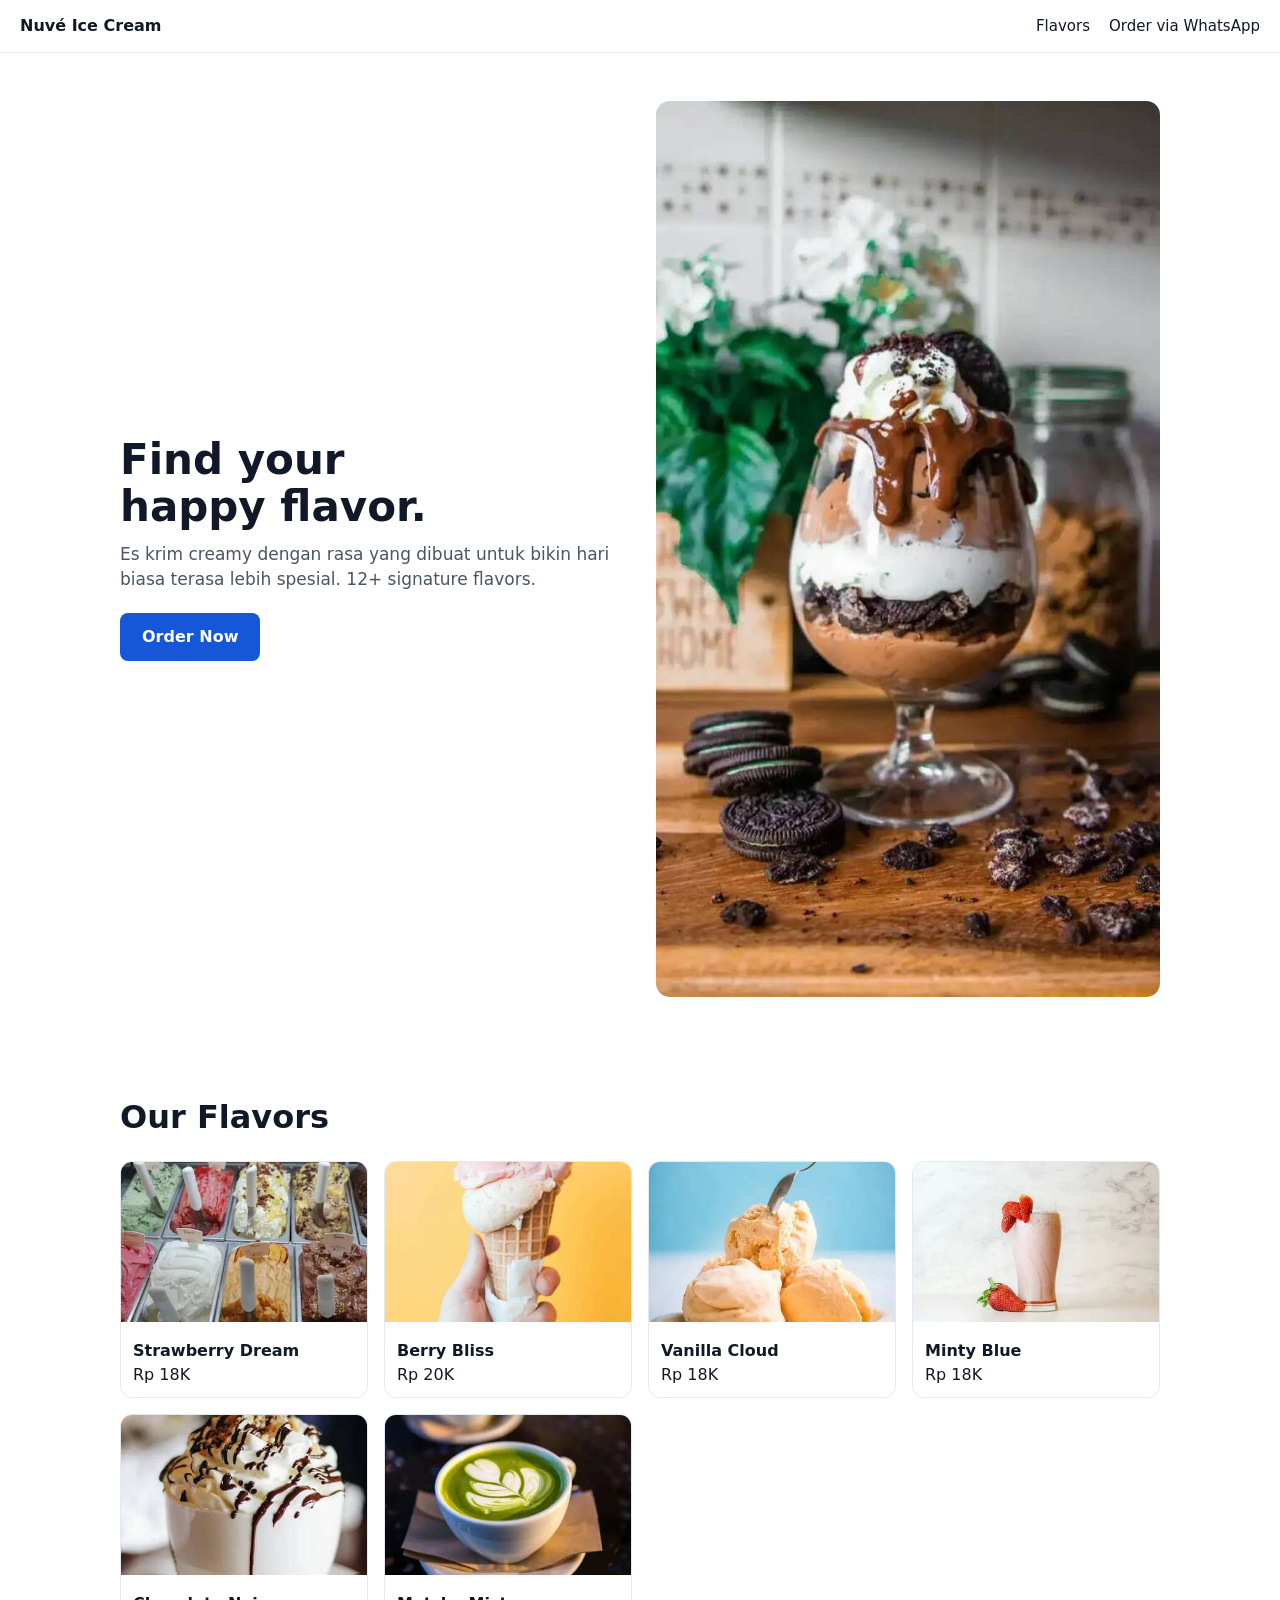
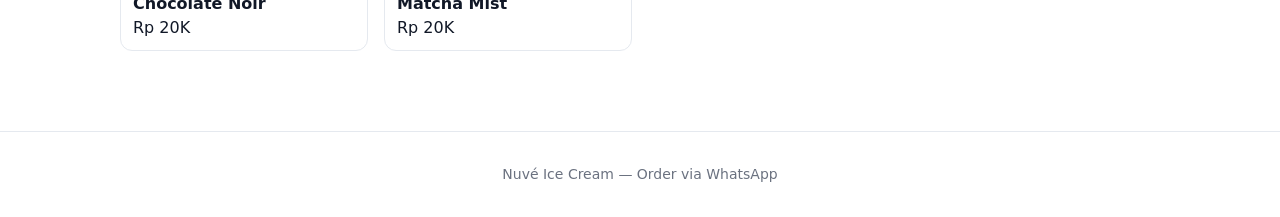
==== index.html @ fbc1fc48 "Add files via upload" ====
<!DOCTYPE html>
<html lang="id">
<head>
  <meta charset="UTF-8">
  <meta name="viewport" content="width=device-width, initial-scale=1.0">
  <title>Nuvé Ice Cream — Es Krim Creamy Segar | Order via WhatsApp</title>
  <meta name="description" content="Nuvé Ice Cream — es krim creamy segar dengan 12+ rasa favorit. Order mudah via WhatsApp. Berry Bliss, Matcha Mist & lainnya.">
  <meta name="google-site-verification" content="kQtLYntbi9b5xg6tQoUX534G31EocvKJ2fSrcaqmLH4" />
  <meta name="msvalidate.01" content="A0274D92A002ECB6A89487C2C5C74A9D" />
  <link rel="canonical" href="https://rnduu.my.id/">
  <link rel="icon" href="/favicon.ico">
  <style>
    *{box-sizing:border-box;margin:0;padding:0}
    body{font-family:system-ui,-apple-system,BlinkMacSystemFont,"Segoe UI",Roboto,sans-serif;color:#111827;background:#fff;line-height:1.5}
    header{padding:14px 20px;display:flex;justify-content:space-between;align-items:center;border-bottom:1px solid #e5e9ef;position:sticky;top:0;background:#fff;z-index:20}
    nav a{margin-left:14px;text-decoration:none;color:#111827;font-weight:500;font-size:15px}
    .hero{display:grid;grid-template-columns:1fr 1fr;gap:32px;padding:48px 20px;max-width:1080px;margin:0 auto;align-items:center}
    .hero h1{font-size:42px;line-height:1.1;margin-bottom:12px}
    .hero p{font-size:17px;color:#4b5563;margin-bottom:20px}
    .btn{display:inline-block;background:#1557d6;color:#fff;padding:12px 22px;border-radius:8px;text-decoration:none;font-weight:600}
    .hero img{width:100%;height:auto;border-radius:14px}
    .flavors{padding:48px 20px;max-width:1080px;margin:0 auto}
    .flavors h2{font-size:32px;margin-bottom:20px}
    .grid{display:grid;grid-template-columns:repeat(auto-fit,minmax(200px,1fr));gap:16px}
    .card{border:1px solid #e5e9ef;border-radius:12px;overflow:hidden;background:#fff}
    .card img{width:100%;height:160px;object-fit:cover}
    .card div{padding:10px 12px}
    footer{text-align:center;padding:32px 16px;color:#6b7280;border-top:1px solid #e5e9ef;margin-top:32px;font-size:14px}
    @media(max-width:680px){.hero{grid-template-columns:1fr;padding:32px 16px}.hero h1{font-size:32px}}
  </style>
</head>
<body>
  <header>
    <strong>Nuvé Ice Cream</strong>
    <nav>
      <a href="#flavors">Flavors</a>
      <a href="https://wa.me/6281234567890" target="_blank" rel="noopener">Order via WhatsApp</a>
    </nav>
  </header>

  <section class="hero">
    <div>
      <h1>Find your<br>happy flavor.</h1>
      <p>Es krim creamy dengan rasa yang dibuat untuk bikin hari biasa terasa lebih spesial. 12+ signature flavors.</p>
      <a class="btn" href="https://wa.me/6281234567890" target="_blank" rel="noopener">Order Now</a>
    </div>
    <img src="/images/hero.jpg" alt="Nuvé Ice Cream" width="600" height="800" fetchpriority="high">
  </section>

  <section class="flavors" id="flavors">
    <h2>Our Flavors</h2>
    <div class="grid">
      <div class="card"><img src="/images/flavor1.jpg" alt="Strawberry Dream" width="400" height="300" loading="lazy"><div><strong>Strawberry Dream</strong><br>Rp 18K</div></div>
      <div class="card"><img src="/images/flavor2.jpg" alt="Berry Bliss" width="400" height="300" loading="lazy"><div><strong>Berry Bliss</strong><br>Rp 20K</div></div>
      <div class="card"><img src="/images/flavor3.jpg" alt="Vanilla Cloud" width="400" height="300" loading="lazy"><div><strong>Vanilla Cloud</strong><br>Rp 18K</div></div>
      <div class="card"><img src="/images/flavor4.jpg" alt="Minty Blue" width="400" height="300" loading="lazy"><div><strong>Minty Blue</strong><br>Rp 18K</div></div>
      <div class="card"><img src="/images/flavor5.jpg" alt="Chocolate Noir" width="400" height="300" loading="lazy"><div><strong>Chocolate Noir</strong><br>Rp 20K</div></div>
      <div class="card"><img src="/images/flavor6.jpg" alt="Matcha Mist" width="400" height="300" loading="lazy"><div><strong>Matcha Mist</strong><br>Rp 20K</div></div>
    </div>
  </section>

  <footer>
    <p>Nuvé Ice Cream — Order via WhatsApp</p>
  </footer>
</body>
</html>
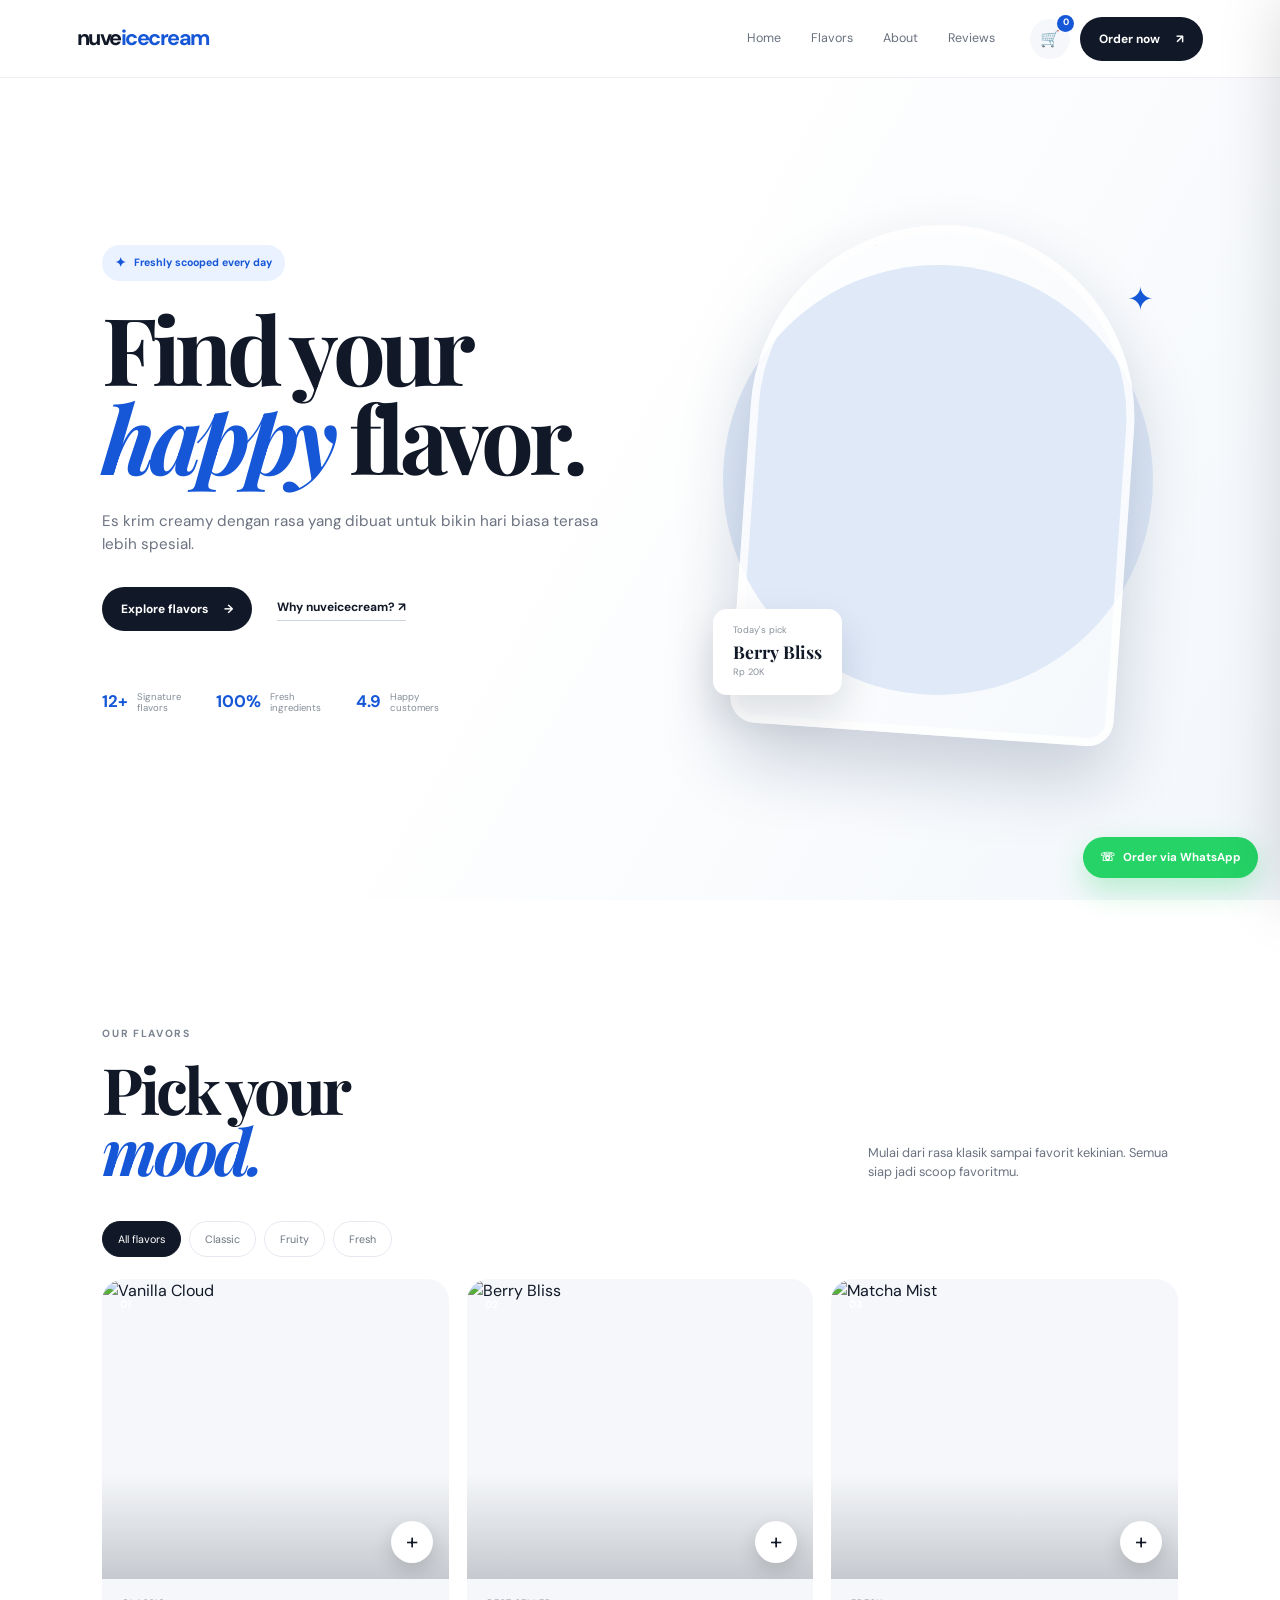
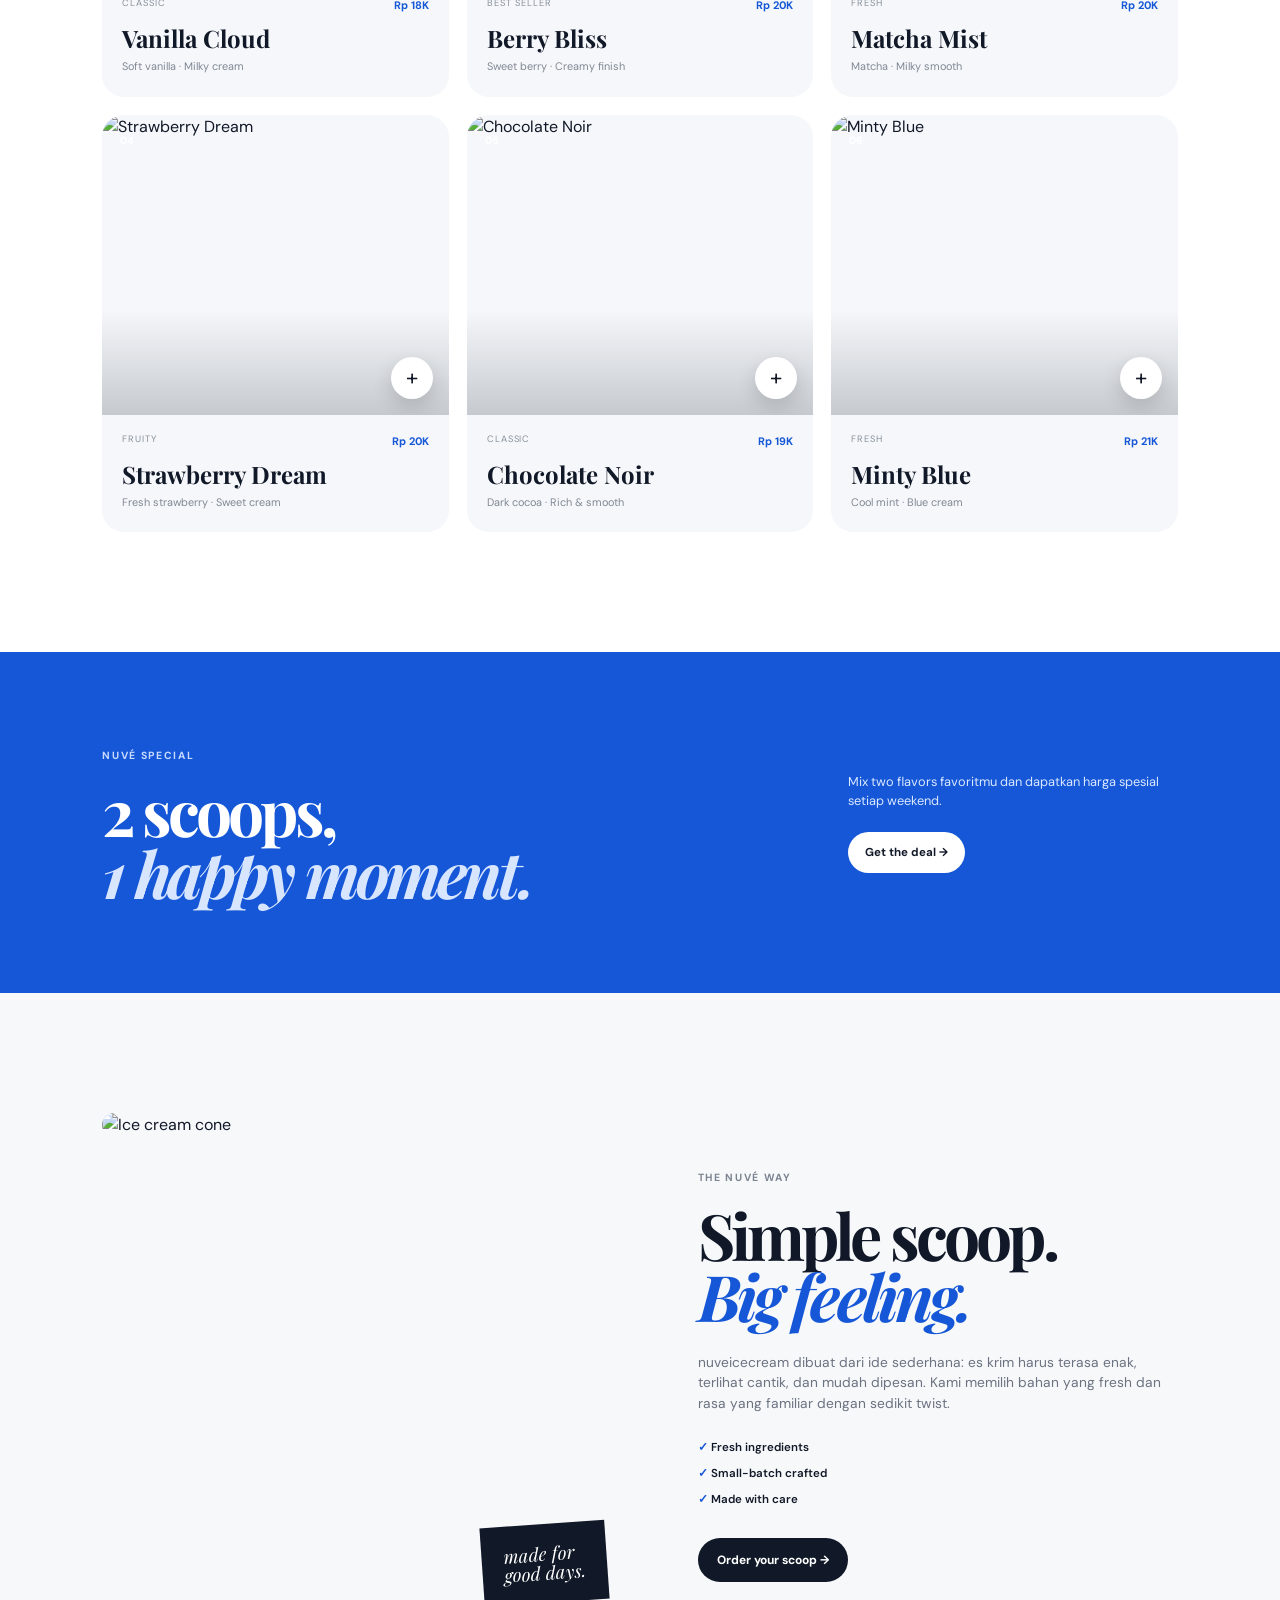
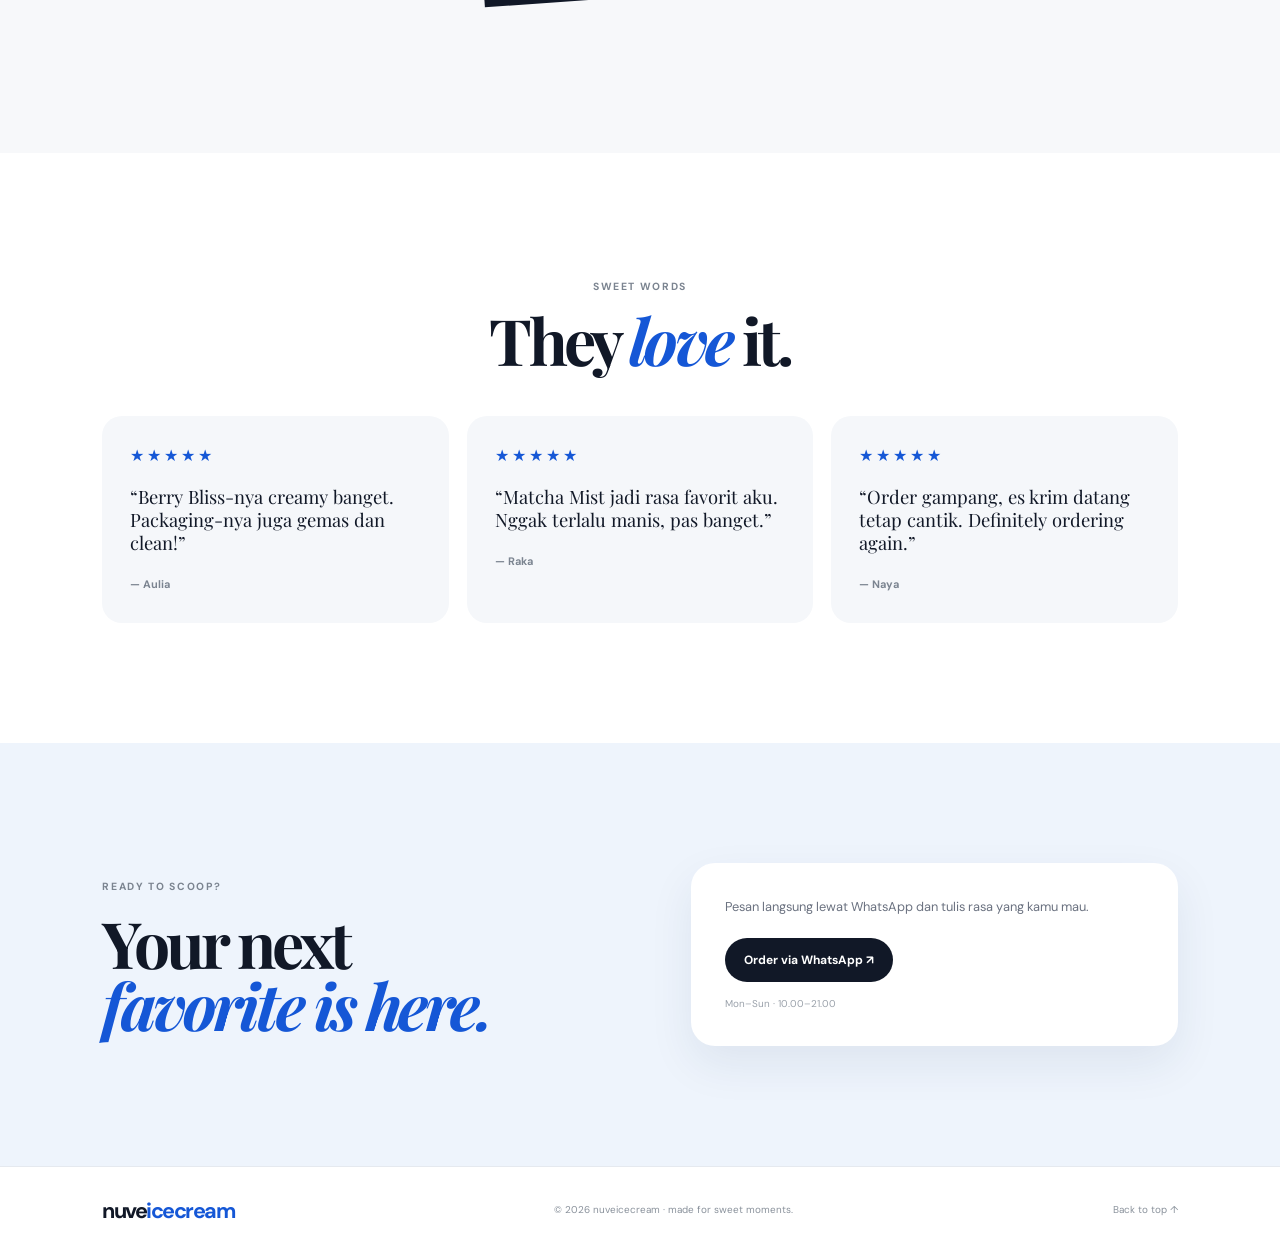
==== commit 2192dbc4: "Add files via upload" ====
--- a/index.html
+++ b/index.html
@@ -3,64 +3,153 @@
 <head>
   <meta charset="UTF-8">
   <meta name="viewport" content="width=device-width, initial-scale=1.0">
-  <title>Nuvé Ice Cream — Es Krim Creamy Segar | Order via WhatsApp</title>
-  <meta name="description" content="Nuvé Ice Cream — es krim creamy segar dengan 12+ rasa favorit. Order mudah via WhatsApp. Berry Bliss, Matcha Mist & lainnya.">
-  <meta name="google-site-verification" content="kQtLYntbi9b5xg6tQoUX534G31EocvKJ2fSrcaqmLH4" />
-  <meta name="msvalidate.01" content="A0274D92A002ECB6A89487C2C5C74A9D" />
-  <link rel="canonical" href="https://rnduu.my.id/">
-  <link rel="icon" href="/favicon.ico">
-  <style>
-    *{box-sizing:border-box;margin:0;padding:0}
-    body{font-family:system-ui,-apple-system,BlinkMacSystemFont,"Segoe UI",Roboto,sans-serif;color:#111827;background:#fff;line-height:1.5}
-    header{padding:14px 20px;display:flex;justify-content:space-between;align-items:center;border-bottom:1px solid #e5e9ef;position:sticky;top:0;background:#fff;z-index:20}
-    nav a{margin-left:14px;text-decoration:none;color:#111827;font-weight:500;font-size:15px}
-    .hero{display:grid;grid-template-columns:1fr 1fr;gap:32px;padding:48px 20px;max-width:1080px;margin:0 auto;align-items:center}
-    .hero h1{font-size:42px;line-height:1.1;margin-bottom:12px}
-    .hero p{font-size:17px;color:#4b5563;margin-bottom:20px}
-    .btn{display:inline-block;background:#1557d6;color:#fff;padding:12px 22px;border-radius:8px;text-decoration:none;font-weight:600}
-    .hero img{width:100%;height:auto;border-radius:14px}
-    .flavors{padding:48px 20px;max-width:1080px;margin:0 auto}
-    .flavors h2{font-size:32px;margin-bottom:20px}
-    .grid{display:grid;grid-template-columns:repeat(auto-fit,minmax(200px,1fr));gap:16px}
-    .card{border:1px solid #e5e9ef;border-radius:12px;overflow:hidden;background:#fff}
-    .card img{width:100%;height:160px;object-fit:cover}
-    .card div{padding:10px 12px}
-    footer{text-align:center;padding:32px 16px;color:#6b7280;border-top:1px solid #e5e9ef;margin-top:32px;font-size:14px}
-    @media(max-width:680px){.hero{grid-template-columns:1fr;padding:32px 16px}.hero h1{font-size:32px}}
-  </style>
+  <meta name="description" content="Nuvé Ice Cream — temukan rasa es krim favoritmu. Es krim creamy dengan rasa yang bikin hari biasa terasa lebih spesial.">
+    <!-- Social sharing / Open Graph -->
+  <meta property="og:type" content="website">
+  <meta property="og:site_name" content="Nuvé Ice Cream">
+  <meta property="og:title" content="Nuvé Ice Cream — Find Your Happy Flavor">
+  <meta property="og:description" content="Temukan rasa es krim favoritmu. Creamy, fresh, dan dibuat untuk bikin hari biasa terasa lebih spesial.">
+  <meta property="og:url" content="https://rnduu.my.id/">
+  <meta property="og:image" content="https://rnduu.my.id/og-image.png">
+  <meta property="og:image:secure_url" content="https://rnduu.my.id/og-image.png">
+  <meta property="og:image:type" content="image/png">
+  <meta property="og:image:width" content="1200">
+  <meta property="og:image:height" content="630">
+  <meta property="og:image:alt" content="Nuvé Ice Cream — Find Your Happy Flavor">
+  <!-- Twitter / X card -->
+  <meta name="twitter:card" content="summary_large_image">
+  <meta name="twitter:title" content="Nuvé Ice Cream — Find Your Happy Flavor">
+  <meta name="twitter:description" content="Temukan rasa es krim favoritmu. Creamy, fresh, dan dibuat untuk bikin hari biasa terasa lebih spesial.">
+  <meta name="twitter:image" content="https://rnduu.my.id/og-image.png">
+<title>nuveicecream — Find Your Flavor</title>
+  <link rel="preconnect" href="https://fonts.googleapis.com">
+  <link rel="preconnect" href="https://fonts.gstatic.com" crossorigin>
+  <link href="https://fonts.googleapis.com/css2?family=DM+Sans:wght@400;500;600;700&family=Playfair+Display:ital,wght@0,600;0,700;1,600&display=swap" rel="stylesheet">
+  <link rel="stylesheet" href="style.css">
 </head>
 <body>
-  <header>
-    <strong>Nuvé Ice Cream</strong>
-    <nav>
-      <a href="#flavors">Flavors</a>
-      <a href="https://wa.me/6281234567890" target="_blank" rel="noopener">Order via WhatsApp</a>
-    </nav>
-  </header>
+<header class="navbar">
+  <a href="#home" class="brand">nuve<span>icecream</span></a>
+  <nav id="nav">
+    <a href="#home">Home</a>
+    <a href="#flavors">Flavors</a>
+    <a href="#about">About</a>
+    <a href="#reviews">Reviews</a>
+  </nav>
+  <div class="nav-actions">
+    <button class="cart-btn" id="cartBtn" aria-label="Keranjang">🛒 <b id="cartCount">0</b></button>
+    <a href="#order" class="order-btn">Order now <span>↗</span></a>
+  </div>
+  <button class="menu-btn" id="menuBtn">☰</button>
+</header>
 
-  <section class="hero">
+<main>
+<section class="hero" id="home">
+  <div class="hero-copy">
+    <div class="pill"><span>✦</span> Freshly scooped every day</div>
+    <h1>Find your<br><em>happy</em> flavor.</h1>
+    <p>Es krim creamy dengan rasa yang dibuat untuk bikin hari biasa terasa lebih spesial.</p>
+    <div class="hero-buttons">
+      <a class="primary-btn" href="#flavors">Explore flavors <span>→</span></a>
+      <a class="secondary-link" href="#about">Why nuveicecream? ↗</a>
+    </div>
+    <div class="stats">
+      <div><strong>12+</strong><small>Signature<br>flavors</small></div>
+      <div><strong>100%</strong><small>Fresh<br>ingredients</small></div>
+      <div><strong>4.9</strong><small>Happy<br>customers</small></div>
+    </div>
+  </div>
+  <div class="hero-photo">
+    <div class="photo-orb"></div>
+    <img src="https://images.unsplash.com/photo-1563805042-7684c019e1cb?auto=format&fit=crop&w=1100&q=85" alt="Es krim cone" fetchpriority="high">
+    <div class="floating-note"><span>Today's pick</span><b>Berry Bliss</b><small>Rp 20K</small></div>
+    <div class="mini-star">✦</div>
+  </div>
+</section>
+
+<section class="flavors section" id="flavors">
+  <div class="section-title">
     <div>
-      <h1>Find your<br>happy flavor.</h1>
-      <p>Es krim creamy dengan rasa yang dibuat untuk bikin hari biasa terasa lebih spesial. 12+ signature flavors.</p>
-      <a class="btn" href="https://wa.me/6281234567890" target="_blank" rel="noopener">Order Now</a>
+      <span class="kicker">OUR FLAVORS</span>
+      <h2>Pick your<br><em>mood.</em></h2>
     </div>
-    <img src="/images/hero.jpg" alt="Nuvé Ice Cream" width="600" height="800" fetchpriority="high">
-  </section>
+    <p>Mulai dari rasa klasik sampai favorit kekinian. Semua siap jadi scoop favoritmu.</p>
+  </div>
+  <div class="filter-row" id="filters">
+    <button class="filter active" data-filter="all">All flavors</button>
+    <button class="filter" data-filter="classic">Classic</button>
+    <button class="filter" data-filter="fruity">Fruity</button>
+    <button class="filter" data-filter="fresh">Fresh</button>
+  </div>
+  <div class="flavor-grid" id="flavorGrid">
+    <article class="flavor-card" data-category="classic">
+      <div class="flavor-image"><img src="https://images.unsplash.com/photo-1570197788417-0e82375c9371?auto=format&fit=crop&w=900&q=85" alt="Vanilla Cloud" loading="lazy"><span>01</span><button class="quick-add" data-name="Vanilla Cloud">+</button></div>
+      <div class="flavor-info"><div><small>CLASSIC</small><b>Rp 18K</b></div><h3>Vanilla Cloud</h3><p>Soft vanilla · Milky cream</p></div>
+    </article>
+    <article class="flavor-card" data-category="fruity">
+      <div class="flavor-image"><img src="https://images.unsplash.com/photo-1497034825429-c343d7c6a68f?auto=format&fit=crop&w=900&q=85" alt="Berry Bliss" loading="lazy"><span>02</span><button class="quick-add" data-name="Berry Bliss">+</button></div>
+      <div class="flavor-info"><div><small>BEST SELLER</small><b>Rp 20K</b></div><h3>Berry Bliss</h3><p>Sweet berry · Creamy finish</p></div>
+    </article>
+    <article class="flavor-card" data-category="fresh">
+      <div class="flavor-image"><img src="https://images.unsplash.com/photo-1515823064-d6e0c04616a7?auto=format&fit=crop&w=900&q=85" alt="Matcha Mist" loading="lazy"><span>03</span><button class="quick-add" data-name="Matcha Mist">+</button></div>
+      <div class="flavor-info"><div><small>FRESH</small><b>Rp 20K</b></div><h3>Matcha Mist</h3><p>Matcha · Milky smooth</p></div>
+    </article>
+    <article class="flavor-card" data-category="fruity">
+      <div class="flavor-image"><img src="https://images.unsplash.com/photo-1567206563064-6f60f40a2b57?auto=format&fit=crop&w=900&q=85" alt="Strawberry Dream" loading="lazy"><span>04</span><button class="quick-add" data-name="Strawberry Dream">+</button></div>
+      <div class="flavor-info"><div><small>FRUITY</small><b>Rp 20K</b></div><h3>Strawberry Dream</h3><p>Fresh strawberry · Sweet cream</p></div>
+    </article>
+    <article class="flavor-card" data-category="classic">
+      <div class="flavor-image"><img src="https://images.unsplash.com/photo-1557142046-c704a3adf364?auto=format&fit=crop&w=900&q=85" alt="Chocolate Noir" loading="lazy"><span>05</span><button class="quick-add" data-name="Chocolate Noir">+</button></div>
+      <div class="flavor-info"><div><small>CLASSIC</small><b>Rp 19K</b></div><h3>Chocolate Noir</h3><p>Dark cocoa · Rich & smooth</p></div>
+    </article>
+    <article class="flavor-card" data-category="fresh">
+      <div class="flavor-image"><img src="https://images.unsplash.com/photo-1579954115545-a95591f28bfc?auto=format&fit=crop&w=900&q=85" alt="Minty Blue" loading="lazy"><span>06</span><button class="quick-add" data-name="Minty Blue">+</button></div>
+      <div class="flavor-info"><div><small>FRESH</small><b>Rp 21K</b></div><h3>Minty Blue</h3><p>Cool mint · Blue cream</p></div>
+    </article>
+  </div>
+</section>
 
-  <section class="flavors" id="flavors">
-    <h2>Our Flavors</h2>
-    <div class="grid">
-      <div class="card"><img src="/images/flavor1.jpg" alt="Strawberry Dream" width="400" height="300" loading="lazy"><div><strong>Strawberry Dream</strong><br>Rp 18K</div></div>
-      <div class="card"><img src="/images/flavor2.jpg" alt="Berry Bliss" width="400" height="300" loading="lazy"><div><strong>Berry Bliss</strong><br>Rp 20K</div></div>
-      <div class="card"><img src="/images/flavor3.jpg" alt="Vanilla Cloud" width="400" height="300" loading="lazy"><div><strong>Vanilla Cloud</strong><br>Rp 18K</div></div>
-      <div class="card"><img src="/images/flavor4.jpg" alt="Minty Blue" width="400" height="300" loading="lazy"><div><strong>Minty Blue</strong><br>Rp 18K</div></div>
-      <div class="card"><img src="/images/flavor5.jpg" alt="Chocolate Noir" width="400" height="300" loading="lazy"><div><strong>Chocolate Noir</strong><br>Rp 20K</div></div>
-      <div class="card"><img src="/images/flavor6.jpg" alt="Matcha Mist" width="400" height="300" loading="lazy"><div><strong>Matcha Mist</strong><br>Rp 20K</div></div>
-    </div>
-  </section>
+<section class="banner">
+  <div><span class="kicker light">NUVÉ SPECIAL</span><h2>2 scoops,<br><em>1 happy moment.</em></h2></div>
+  <div class="banner-right"><p>Mix two flavors favoritmu dan dapatkan harga spesial setiap weekend.</p><a href="#order" class="light-btn">Get the deal →</a></div>
+</section>
 
-  <footer>
-    <p>Nuvé Ice Cream — Order via WhatsApp</p>
-  </footer>
+<section class="about section" id="about">
+  <div class="about-photo"><img src="https://images.unsplash.com/photo-1501443762994-82bd5dace89a?auto=format&fit=crop&w=1100&q=85" alt="Ice cream cone" loading="lazy"><span>made for<br>good days.</span></div>
+  <div class="about-copy">
+    <span class="kicker">THE NUVÉ WAY</span>
+    <h2>Simple scoop.<br><em>Big feeling.</em></h2>
+    <p>nuveicecream dibuat dari ide sederhana: es krim harus terasa enak, terlihat cantik, dan mudah dipesan. Kami memilih bahan yang fresh dan rasa yang familiar dengan sedikit twist.</p>
+    <div class="checks"><span>✓ Fresh ingredients</span><span>✓ Small-batch crafted</span><span>✓ Made with care</span></div>
+    <a href="#order" class="primary-btn">Order your scoop →</a>
+  </div>
+</section>
+
+<section class="reviews section" id="reviews">
+  <div class="center-title"><span class="kicker">SWEET WORDS</span><h2>They <em>love</em> it.</h2></div>
+  <div class="review-grid">
+    <article><div>★★★★★</div><p>“Berry Bliss-nya creamy banget. Packaging-nya juga gemas dan clean!”</p><b>— Aulia</b></article>
+    <article><div>★★★★★</div><p>“Matcha Mist jadi rasa favorit aku. Nggak terlalu manis, pas banget.”</p><b>— Raka</b></article>
+    <article><div>★★★★★</div><p>“Order gampang, es krim datang tetap cantik. Definitely ordering again.”</p><b>— Naya</b></article>
+  </div>
+</section>
+
+<section class="order section" id="order">
+  <div><span class="kicker">READY TO SCOOP?</span><h2>Your next<br><em>favorite is here.</em></h2></div>
+  <div class="order-box"><p>Pesan langsung lewat WhatsApp dan tulis rasa yang kamu mau.</p><a class="primary-btn" href="https://wa.me/6281210719902?text=Halo%20kak%20rindu%20aku%20cek%20di%20website%20kamu%20keren%2C%20mau%20dong%20pesan%20menu%20........." target="_blank" rel="noopener">Order via WhatsApp ↗</a><small>Mon–Sun · 10.00–21.00</small></div>
+</section>
+</main>
+
+<footer><a class="brand" href="#home">nuve<span>icecream</span></a><p>© 2026 nuveicecream · made for sweet moments.</p><a href="#home">Back to top ↑</a></footer>
+
+<div class="cart-drawer" id="cartDrawer">
+  <div class="drawer-head"><h3>Your scoops</h3><button id="closeCart">×</button></div>
+  <div id="cartItems" class="cart-items"><p class="empty">Belum ada scoop. Pilih rasa favoritmu 🍦</p></div>
+  <div class="cart-bottom"><div><span>Total</span><b id="cartTotal">Rp 0</b></div><a id="checkout" class="primary-btn" target="_blank" rel="noopener">Checkout WhatsApp →</a></div>
+</div>
+<div class="drawer-backdrop" id="backdrop"></div>
+<a class="wa-float" href="https://wa.me/6281210719902?text=Halo%20kak%20rindu%20aku%20cek%20di%20website%20kamu%20keren%2C%20mau%20dong%20pesan%20menu%20........." target="_blank" rel="noopener" aria-label="WhatsApp">☏ <span>Order via WhatsApp</span></a>
+
+<script src="script.js"></script>
 </body>
-</html>
+</html>
--- a/style.css
+++ b/style.css
@@ -0,0 +1,25 @@
+:root{--blue:#1557d6;--blue2:#eaf1ff;--ink:#111827;--muted:#6b7280;--soft:#f5f7fa;--line:#e5e9ef;--white:#fff;--green:#25d366}
+*{box-sizing:border-box;margin:0;padding:0}html{scroll-behavior:smooth}body{font-family:"DM Sans",sans-serif;color:var(--ink);background:#fff;line-height:1.5}a{text-decoration:none;color:inherit}button{font:inherit;border:0;cursor:pointer}
+.navbar{height:78px;position:fixed;z-index:90;top:0;left:0;right:0;padding:0 6vw;display:flex;align-items:center;background:rgba(255,255,255,.88);backdrop-filter:blur(16px);border-bottom:1px solid rgba(229,233,239,.7)}
+.brand{font-size:1.35rem;font-weight:700;letter-spacing:-.07em}.brand span{color:var(--blue)}
+nav{display:flex;gap:30px;margin-left:auto;margin-right:35px}nav a{font-size:.78rem;color:#68717e}nav a:hover{color:var(--blue)}
+.nav-actions{display:flex;gap:10px;align-items:center}.cart-btn{background:var(--soft);border-radius:50%;width:40px;height:40px;position:relative}.cart-btn b{position:absolute;top:-4px;right:-4px;background:var(--blue);color:#fff;border-radius:50%;font-size:.58rem;min-width:17px;height:17px;display:grid;place-items:center}
+.order-btn,.primary-btn{display:inline-flex;align-items:center;gap:16px;background:var(--ink);color:#fff;border-radius:999px;padding:13px 19px;font-size:.75rem;font-weight:700;transition:.25s}.order-btn:hover,.primary-btn:hover{background:var(--blue);transform:translateY(-2px)}
+.menu-btn{display:none;background:none;font-size:1.4rem}
+.hero{min-height:100vh;padding:130px 8vw 70px;display:grid;grid-template-columns:1fr .9fr;gap:5vw;align-items:center;background:linear-gradient(120deg,#fff 45%,#f2f6fb)}
+.pill{display:inline-flex;gap:8px;align-items:center;background:var(--blue2);color:var(--blue);padding:8px 13px;border-radius:999px;font-size:.66rem;font-weight:700}.pill span{font-size:.8rem}
+h1,h2{font-family:"Playfair Display",serif;letter-spacing:-.06em;line-height:.96}h1{font-size:clamp(4rem,7.3vw,7.2rem);margin:22px 0 28px}h1 em,h2 em{color:var(--blue);font-style:italic}h2{font-size:clamp(3rem,5vw,5rem)}
+.hero-copy>p:not(.pill){max-width:500px;color:var(--muted);font-size:.95rem}.hero-buttons{display:flex;align-items:center;gap:25px;margin-top:32px}.secondary-link{font-size:.75rem;font-weight:700;border-bottom:1px solid #cfd5dc;padding-bottom:4px}.stats{display:flex;gap:35px;margin-top:58px}.stats div{display:flex;align-items:center;gap:9px}.stats strong{color:var(--blue);font-size:1.05rem}.stats small{font-size:.6rem;line-height:1.2;color:#858e99}
+.hero-photo{height:570px;position:relative;display:grid;place-items:center}.photo-orb{position:absolute;width:430px;height:430px;background:#dfe9f8;border-radius:50%}.hero-photo img{position:relative;width:min(30vw,390px);height:510px;object-fit:cover;border-radius:210px 210px 28px 28px;box-shadow:0 35px 70px rgba(17,40,80,.2);border:8px solid rgba(255,255,255,.8);transform:rotate(4deg)}.floating-note{position:absolute;z-index:3;left:3%;bottom:70px;background:#fff;padding:15px 20px;border-radius:14px;box-shadow:0 18px 40px rgba(17,24,39,.13);display:grid;gap:1px}.floating-note span,.floating-note small{font-size:.58rem;color:#89919b}.floating-note b{font-family:"Playfair Display";font-size:1.1rem}.mini-star{position:absolute;right:5%;top:80px;color:var(--blue);font-size:2rem}
+.section{padding:120px 8vw}.section-title{display:flex;justify-content:space-between;align-items:end;margin-bottom:40px}.section-title>p{max-width:310px;color:var(--muted);font-size:.8rem}.kicker{font-size:.65rem;letter-spacing:.16em;font-weight:700;color:#7b8490}.kicker.light{color:#c9dcff}.section-title h2{margin-top:14px}
+.filter-row{display:flex;gap:8px;margin-bottom:22px}.filter{padding:9px 15px;border:1px solid var(--line);border-radius:999px;background:#fff;color:#6d7580;font-size:.67rem}.filter.active,.filter:hover{background:var(--ink);color:#fff;border-color:var(--ink)}
+.flavor-grid{display:grid;grid-template-columns:repeat(3,1fr);gap:18px}.flavor-card{background:var(--soft);border-radius:22px;overflow:hidden;transition:.3s}.flavor-card:hover{transform:translateY(-7px);box-shadow:0 22px 50px rgba(17,35,60,.1)}.flavor-card.hidden{display:none}.flavor-image{height:300px;position:relative;overflow:hidden}.flavor-image img{width:100%;height:100%;object-fit:cover;display:block;transition:.5s}.flavor-card:hover .flavor-image img{transform:scale(1.06)}.flavor-image:after{content:"";position:absolute;inset:0;background:linear-gradient(180deg,transparent 65%,rgba(10,20,35,.2))}.flavor-image>span{position:absolute;z-index:2;left:18px;top:18px;color:#fff;font-size:.65rem;font-weight:700}.quick-add{position:absolute;z-index:4;right:16px;bottom:16px;width:42px;height:42px;border-radius:50%;background:#fff;color:var(--ink);font-size:1.4rem;box-shadow:0 8px 20px rgba(0,0,0,.15);transition:.2s}.quick-add:hover{background:var(--blue);color:#fff}.flavor-info{padding:18px 20px 22px}.flavor-info>div{display:flex;justify-content:space-between}.flavor-info small{font-size:.58rem;letter-spacing:.1em;color:#87909b}.flavor-info b{font-size:.68rem;color:var(--blue)}.flavor-info h3{font-family:"Playfair Display";font-size:1.5rem;margin:7px 0 2px}.flavor-info p{font-size:.68rem;color:#808894}
+.banner{padding:90px 8vw;display:flex;justify-content:space-between;align-items:center;background:var(--blue);color:#fff}.banner h2{margin-top:14px}.banner h2 em{color:#d7e5ff}.banner-right{max-width:330px}.banner-right p{font-size:.8rem;color:#dce8ff;margin-bottom:22px}.light-btn{display:inline-flex;padding:12px 17px;background:#fff;color:var(--ink);border-radius:999px;font-size:.72rem;font-weight:700}
+.about{display:grid;grid-template-columns:1fr 1fr;gap:9vw;align-items:center;background:#f7f8fa}.about-photo{height:520px;position:relative}.about-photo img{width:100%;height:100%;object-fit:cover;border-radius:28px}.about-photo span{position:absolute;right:-25px;bottom:30px;background:var(--ink);color:#fff;padding:20px 22px;font-family:"Playfair Display";font-style:italic;font-size:1.15rem;line-height:1.05;transform:rotate(-4deg)}.about-copy h2{margin:16px 0 25px}.about-copy>p{max-width:480px;color:var(--muted);font-size:.86rem}.checks{display:grid;gap:9px;margin:25px 0 30px}.checks span{font-size:.72rem;font-weight:600}.checks span::first-letter{color:var(--blue)}
+.center-title{text-align:center}.center-title h2{margin-top:12px}.review-grid{display:grid;grid-template-columns:repeat(3,1fr);gap:18px;margin-top:45px}.review-grid article{padding:28px;background:var(--soft);border-radius:20px}.review-grid article div{color:var(--blue);letter-spacing:3px}.review-grid p{font-family:"Playfair Display";font-size:1.15rem;line-height:1.25;margin:17px 0}.review-grid b{font-size:.68rem;color:#7b8490}
+.order{display:grid;grid-template-columns:1fr 1fr;gap:8vw;align-items:center;background:#eef4fc}.order h2{margin-top:15px}.order-box{background:#fff;padding:34px;border-radius:24px;box-shadow:0 18px 45px rgba(20,50,90,.08)}.order-box p{color:var(--muted);font-size:.8rem;margin-bottom:22px}.order-box small{display:block;color:#9aa1aa;font-size:.62rem;margin-top:15px}
+footer{padding:28px 8vw;border-top:1px solid var(--line);display:flex;justify-content:space-between;align-items:center}footer p,footer>a:last-child{font-size:.62rem;color:#89919b}
+.cart-drawer{position:fixed;z-index:120;top:0;right:-420px;width:min(400px,92vw);height:100vh;background:#fff;padding:25px;box-shadow:-20px 0 60px rgba(0,0,0,.15);transition:.35s;display:flex;flex-direction:column}.cart-drawer.open{right:0}.drawer-head{display:flex;justify-content:space-between;align-items:center}.drawer-head h3{font-family:"Playfair Display";font-size:1.5rem}.drawer-head button{background:var(--soft);width:35px;height:35px;border-radius:50%;font-size:1.3rem}.cart-items{flex:1;padding:25px 0}.empty{color:#89919b;font-size:.78rem;text-align:center;padding-top:50px}.cart-item{display:flex;justify-content:space-between;padding:14px 0;border-bottom:1px solid var(--line);font-size:.78rem}.cart-item b{color:var(--blue)}.cart-bottom{border-top:1px solid var(--line);padding-top:20px}.cart-bottom>div{display:flex;justify-content:space-between;margin-bottom:15px;font-size:.8rem}.cart-bottom .primary-btn{width:100%;justify-content:center}.drawer-backdrop{position:fixed;inset:0;background:rgba(10,20,35,.35);z-index:110;opacity:0;visibility:hidden;transition:.3s}.drawer-backdrop.open{opacity:1;visibility:visible}
+.wa-float{position:fixed;right:22px;bottom:22px;z-index:100;display:flex;align-items:center;gap:8px;background:#25d366;color:#fff;border-radius:999px;padding:12px 17px;font-size:.72rem;font-weight:700;box-shadow:0 12px 30px rgba(37,211,102,.3);transition:.25s}.wa-float:hover{transform:translateY(-4px)}
+@media(max-width:850px){nav{position:absolute;top:78px;left:0;right:0;background:#fff;padding:22px 6vw;display:none;flex-direction:column;margin:0;gap:18px;border-bottom:1px solid var(--line)}nav.open{display:flex}.menu-btn{display:block;margin-left:8px}.nav-actions .order-btn{display:none}.hero{grid-template-columns:1fr;padding-top:115px}.hero-photo{height:470px}.hero-photo img{width:310px;height:430px}.photo-orb{width:350px;height:350px}.flavor-grid,.review-grid{grid-template-columns:repeat(2,1fr)}.about,.order{grid-template-columns:1fr}.about-photo{height:430px}.banner{gap:35px}.section{padding:90px 6vw}}
+@media(max-width:560px){.navbar{padding:0 5vw}.hero{padding-left:6vw;padding-right:6vw}h1{font-size:3.8rem}.hero-buttons{flex-wrap:wrap}.stats{gap:17px}.hero-photo{transform:scale(.9);margin:-20px -7%}.section-title,.banner{display:block}.section-title>p,.banner-right{margin-top:22px}.flavor-grid,.review-grid{grid-template-columns:1fr}.flavor-image{height:290px}.banner{padding:75px 6vw}.about-photo span{right:10px}.order-box{margin-top:25px}footer{flex-wrap:wrap;gap:12px}.wa-float{right:15px;bottom:15px;width:52px;height:52px;padding:0;justify-content:center}.wa-float span{display:none}}
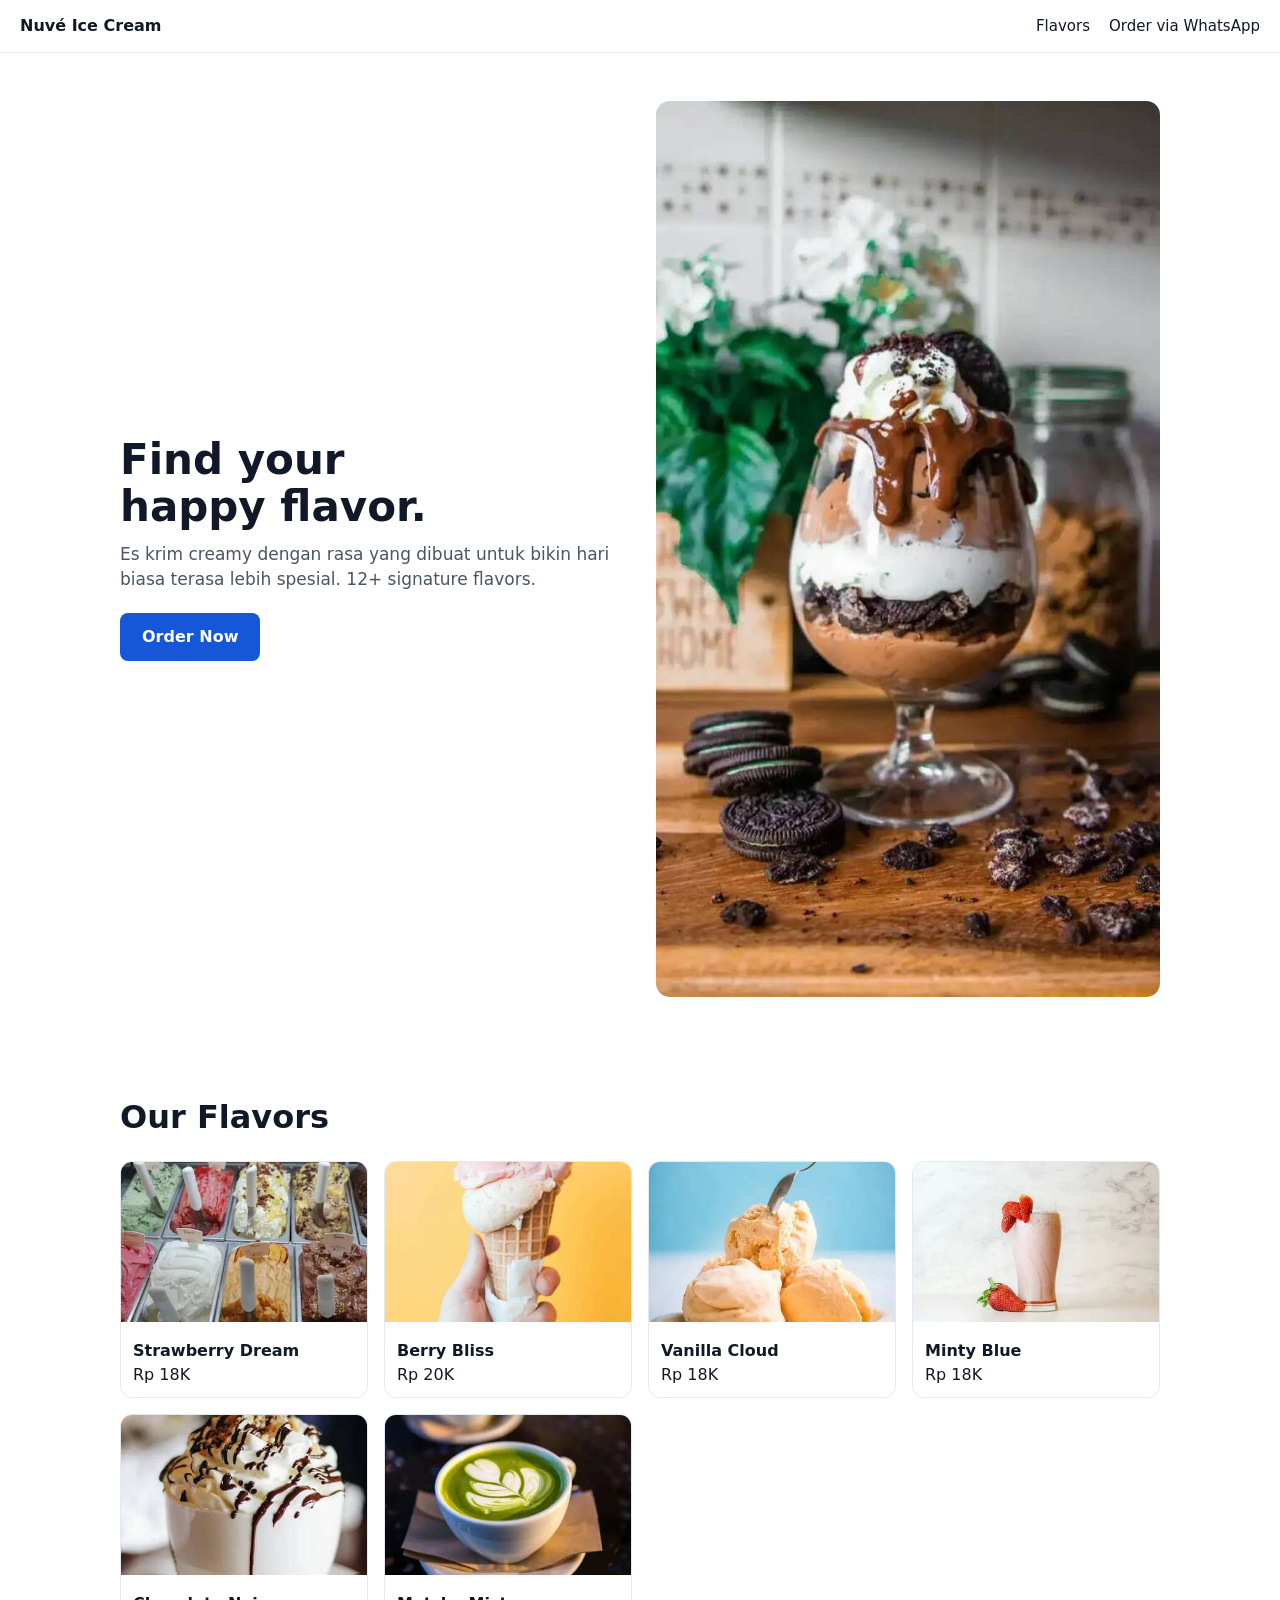
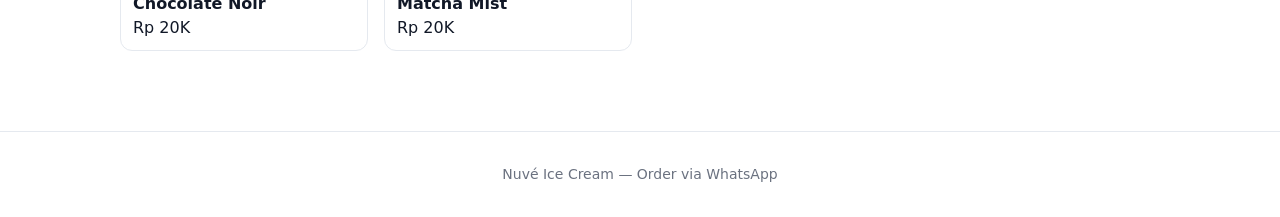
==== commit 9edcf6b3: "Add files via upload" ====
--- a/index.html
+++ b/index.html
@@ -3,153 +3,64 @@
 <head>
   <meta charset="UTF-8">
   <meta name="viewport" content="width=device-width, initial-scale=1.0">
-  <meta name="description" content="Nuvé Ice Cream — temukan rasa es krim favoritmu. Es krim creamy dengan rasa yang bikin hari biasa terasa lebih spesial.">
-    <!-- Social sharing / Open Graph -->
-  <meta property="og:type" content="website">
-  <meta property="og:site_name" content="Nuvé Ice Cream">
-  <meta property="og:title" content="Nuvé Ice Cream — Find Your Happy Flavor">
-  <meta property="og:description" content="Temukan rasa es krim favoritmu. Creamy, fresh, dan dibuat untuk bikin hari biasa terasa lebih spesial.">
-  <meta property="og:url" content="https://rnduu.my.id/">
-  <meta property="og:image" content="https://rnduu.my.id/og-image.png">
-  <meta property="og:image:secure_url" content="https://rnduu.my.id/og-image.png">
-  <meta property="og:image:type" content="image/png">
-  <meta property="og:image:width" content="1200">
-  <meta property="og:image:height" content="630">
-  <meta property="og:image:alt" content="Nuvé Ice Cream — Find Your Happy Flavor">
-  <!-- Twitter / X card -->
-  <meta name="twitter:card" content="summary_large_image">
-  <meta name="twitter:title" content="Nuvé Ice Cream — Find Your Happy Flavor">
-  <meta name="twitter:description" content="Temukan rasa es krim favoritmu. Creamy, fresh, dan dibuat untuk bikin hari biasa terasa lebih spesial.">
-  <meta name="twitter:image" content="https://rnduu.my.id/og-image.png">
-<title>nuveicecream — Find Your Flavor</title>
-  <link rel="preconnect" href="https://fonts.googleapis.com">
-  <link rel="preconnect" href="https://fonts.gstatic.com" crossorigin>
-  <link href="https://fonts.googleapis.com/css2?family=DM+Sans:wght@400;500;600;700&family=Playfair+Display:ital,wght@0,600;0,700;1,600&display=swap" rel="stylesheet">
-  <link rel="stylesheet" href="style.css">
+  <title>Nuvé Ice Cream — Es Krim Creamy Segar | Order via WhatsApp</title>
+  <meta name="description" content="Nuvé Ice Cream — es krim creamy segar dengan 12+ rasa favorit. Order mudah via WhatsApp. Berry Bliss, Matcha Mist & lainnya.">
+  <meta name="google-site-verification" content="kQtLYntbi9b5xg6tQoUX534G31EocvKJ2fSrcaqmLH4" />
+  <meta name="msvalidate.01" content="A0274D92A002ECB6A89487C2C5C74A9D" />
+  <link rel="canonical" href="https://rnduu.my.id/">
+  <link rel="icon" href="/favicon.ico">
+  <style>
+    *{box-sizing:border-box;margin:0;padding:0}
+    body{font-family:system-ui,-apple-system,BlinkMacSystemFont,"Segoe UI",Roboto,sans-serif;color:#111827;background:#fff;line-height:1.5}
+    header{padding:14px 20px;display:flex;justify-content:space-between;align-items:center;border-bottom:1px solid #e5e9ef;position:sticky;top:0;background:#fff;z-index:20}
+    nav a{margin-left:14px;text-decoration:none;color:#111827;font-weight:500;font-size:15px}
+    .hero{display:grid;grid-template-columns:1fr 1fr;gap:32px;padding:48px 20px;max-width:1080px;margin:0 auto;align-items:center}
+    .hero h1{font-size:42px;line-height:1.1;margin-bottom:12px}
+    .hero p{font-size:17px;color:#4b5563;margin-bottom:20px}
+    .btn{display:inline-block;background:#1557d6;color:#fff;padding:12px 22px;border-radius:8px;text-decoration:none;font-weight:600}
+    .hero img{width:100%;height:auto;border-radius:14px}
+    .flavors{padding:48px 20px;max-width:1080px;margin:0 auto}
+    .flavors h2{font-size:32px;margin-bottom:20px}
+    .grid{display:grid;grid-template-columns:repeat(auto-fit,minmax(200px,1fr));gap:16px}
+    .card{border:1px solid #e5e9ef;border-radius:12px;overflow:hidden;background:#fff}
+    .card img{width:100%;height:160px;object-fit:cover}
+    .card div{padding:10px 12px}
+    footer{text-align:center;padding:32px 16px;color:#6b7280;border-top:1px solid #e5e9ef;margin-top:32px;font-size:14px}
+    @media(max-width:680px){.hero{grid-template-columns:1fr;padding:32px 16px}.hero h1{font-size:32px}}
+  </style>
 </head>
 <body>
-<header class="navbar">
-  <a href="#home" class="brand">nuve<span>icecream</span></a>
-  <nav id="nav">
-    <a href="#home">Home</a>
-    <a href="#flavors">Flavors</a>
-    <a href="#about">About</a>
-    <a href="#reviews">Reviews</a>
-  </nav>
-  <div class="nav-actions">
-    <button class="cart-btn" id="cartBtn" aria-label="Keranjang">🛒 <b id="cartCount">0</b></button>
-    <a href="#order" class="order-btn">Order now <span>↗</span></a>
-  </div>
-  <button class="menu-btn" id="menuBtn">☰</button>
-</header>
+  <header>
+    <strong>Nuvé Ice Cream</strong>
+    <nav>
+      <a href="#flavors">Flavors</a>
+      <a href="https://wa.me/6281234567890" target="_blank" rel="noopener">Order via WhatsApp</a>
+    </nav>
+  </header>
 
-<main>
-<section class="hero" id="home">
-  <div class="hero-copy">
-    <div class="pill"><span>✦</span> Freshly scooped every day</div>
-    <h1>Find your<br><em>happy</em> flavor.</h1>
-    <p>Es krim creamy dengan rasa yang dibuat untuk bikin hari biasa terasa lebih spesial.</p>
-    <div class="hero-buttons">
-      <a class="primary-btn" href="#flavors">Explore flavors <span>→</span></a>
-      <a class="secondary-link" href="#about">Why nuveicecream? ↗</a>
+  <section class="hero">
+    <div>
+      <h1>Find your<br>happy flavor.</h1>
+      <p>Es krim creamy dengan rasa yang dibuat untuk bikin hari biasa terasa lebih spesial. 12+ signature flavors.</p>
+      <a class="btn" href="https://wa.me/6281234567890" target="_blank" rel="noopener">Order Now</a>
     </div>
-    <div class="stats">
-      <div><strong>12+</strong><small>Signature<br>flavors</small></div>
-      <div><strong>100%</strong><small>Fresh<br>ingredients</small></div>
-      <div><strong>4.9</strong><small>Happy<br>customers</small></div>
+    <img src="/images/hero.jpg" alt="Nuvé Ice Cream" width="600" height="800" fetchpriority="high">
+  </section>
+
+  <section class="flavors" id="flavors">
+    <h2>Our Flavors</h2>
+    <div class="grid">
+      <div class="card"><img src="/images/flavor1.jpg" alt="Strawberry Dream" width="400" height="300" loading="lazy"><div><strong>Strawberry Dream</strong><br>Rp 18K</div></div>
+      <div class="card"><img src="/images/flavor2.jpg" alt="Berry Bliss" width="400" height="300" loading="lazy"><div><strong>Berry Bliss</strong><br>Rp 20K</div></div>
+      <div class="card"><img src="/images/flavor3.jpg" alt="Vanilla Cloud" width="400" height="300" loading="lazy"><div><strong>Vanilla Cloud</strong><br>Rp 18K</div></div>
+      <div class="card"><img src="/images/flavor4.jpg" alt="Minty Blue" width="400" height="300" loading="lazy"><div><strong>Minty Blue</strong><br>Rp 18K</div></div>
+      <div class="card"><img src="/images/flavor5.jpg" alt="Chocolate Noir" width="400" height="300" loading="lazy"><div><strong>Chocolate Noir</strong><br>Rp 20K</div></div>
+      <div class="card"><img src="/images/flavor6.jpg" alt="Matcha Mist" width="400" height="300" loading="lazy"><div><strong>Matcha Mist</strong><br>Rp 20K</div></div>
     </div>
-  </div>
-  <div class="hero-photo">
-    <div class="photo-orb"></div>
-    <img src="https://images.unsplash.com/photo-1563805042-7684c019e1cb?auto=format&fit=crop&w=1100&q=85" alt="Es krim cone" fetchpriority="high">
-    <div class="floating-note"><span>Today's pick</span><b>Berry Bliss</b><small>Rp 20K</small></div>
-    <div class="mini-star">✦</div>
-  </div>
-</section>
+  </section>
 
-<section class="flavors section" id="flavors">
-  <div class="section-title">
-    <div>
-      <span class="kicker">OUR FLAVORS</span>
-      <h2>Pick your<br><em>mood.</em></h2>
-    </div>
-    <p>Mulai dari rasa klasik sampai favorit kekinian. Semua siap jadi scoop favoritmu.</p>
-  </div>
-  <div class="filter-row" id="filters">
-    <button class="filter active" data-filter="all">All flavors</button>
-    <button class="filter" data-filter="classic">Classic</button>
-    <button class="filter" data-filter="fruity">Fruity</button>
-    <button class="filter" data-filter="fresh">Fresh</button>
-  </div>
-  <div class="flavor-grid" id="flavorGrid">
-    <article class="flavor-card" data-category="classic">
-      <div class="flavor-image"><img src="https://images.unsplash.com/photo-1570197788417-0e82375c9371?auto=format&fit=crop&w=900&q=85" alt="Vanilla Cloud" loading="lazy"><span>01</span><button class="quick-add" data-name="Vanilla Cloud">+</button></div>
-      <div class="flavor-info"><div><small>CLASSIC</small><b>Rp 18K</b></div><h3>Vanilla Cloud</h3><p>Soft vanilla · Milky cream</p></div>
-    </article>
-    <article class="flavor-card" data-category="fruity">
-      <div class="flavor-image"><img src="https://images.unsplash.com/photo-1497034825429-c343d7c6a68f?auto=format&fit=crop&w=900&q=85" alt="Berry Bliss" loading="lazy"><span>02</span><button class="quick-add" data-name="Berry Bliss">+</button></div>
-      <div class="flavor-info"><div><small>BEST SELLER</small><b>Rp 20K</b></div><h3>Berry Bliss</h3><p>Sweet berry · Creamy finish</p></div>
-    </article>
-    <article class="flavor-card" data-category="fresh">
-      <div class="flavor-image"><img src="https://images.unsplash.com/photo-1515823064-d6e0c04616a7?auto=format&fit=crop&w=900&q=85" alt="Matcha Mist" loading="lazy"><span>03</span><button class="quick-add" data-name="Matcha Mist">+</button></div>
-      <div class="flavor-info"><div><small>FRESH</small><b>Rp 20K</b></div><h3>Matcha Mist</h3><p>Matcha · Milky smooth</p></div>
-    </article>
-    <article class="flavor-card" data-category="fruity">
-      <div class="flavor-image"><img src="https://images.unsplash.com/photo-1567206563064-6f60f40a2b57?auto=format&fit=crop&w=900&q=85" alt="Strawberry Dream" loading="lazy"><span>04</span><button class="quick-add" data-name="Strawberry Dream">+</button></div>
-      <div class="flavor-info"><div><small>FRUITY</small><b>Rp 20K</b></div><h3>Strawberry Dream</h3><p>Fresh strawberry · Sweet cream</p></div>
-    </article>
-    <article class="flavor-card" data-category="classic">
-      <div class="flavor-image"><img src="https://images.unsplash.com/photo-1557142046-c704a3adf364?auto=format&fit=crop&w=900&q=85" alt="Chocolate Noir" loading="lazy"><span>05</span><button class="quick-add" data-name="Chocolate Noir">+</button></div>
-      <div class="flavor-info"><div><small>CLASSIC</small><b>Rp 19K</b></div><h3>Chocolate Noir</h3><p>Dark cocoa · Rich & smooth</p></div>
-    </article>
-    <article class="flavor-card" data-category="fresh">
-      <div class="flavor-image"><img src="https://images.unsplash.com/photo-1579954115545-a95591f28bfc?auto=format&fit=crop&w=900&q=85" alt="Minty Blue" loading="lazy"><span>06</span><button class="quick-add" data-name="Minty Blue">+</button></div>
-      <div class="flavor-info"><div><small>FRESH</small><b>Rp 21K</b></div><h3>Minty Blue</h3><p>Cool mint · Blue cream</p></div>
-    </article>
-  </div>
-</section>
-
-<section class="banner">
-  <div><span class="kicker light">NUVÉ SPECIAL</span><h2>2 scoops,<br><em>1 happy moment.</em></h2></div>
-  <div class="banner-right"><p>Mix two flavors favoritmu dan dapatkan harga spesial setiap weekend.</p><a href="#order" class="light-btn">Get the deal →</a></div>
-</section>
-
-<section class="about section" id="about">
-  <div class="about-photo"><img src="https://images.unsplash.com/photo-1501443762994-82bd5dace89a?auto=format&fit=crop&w=1100&q=85" alt="Ice cream cone" loading="lazy"><span>made for<br>good days.</span></div>
-  <div class="about-copy">
-    <span class="kicker">THE NUVÉ WAY</span>
-    <h2>Simple scoop.<br><em>Big feeling.</em></h2>
-    <p>nuveicecream dibuat dari ide sederhana: es krim harus terasa enak, terlihat cantik, dan mudah dipesan. Kami memilih bahan yang fresh dan rasa yang familiar dengan sedikit twist.</p>
-    <div class="checks"><span>✓ Fresh ingredients</span><span>✓ Small-batch crafted</span><span>✓ Made with care</span></div>
-    <a href="#order" class="primary-btn">Order your scoop →</a>
-  </div>
-</section>
-
-<section class="reviews section" id="reviews">
-  <div class="center-title"><span class="kicker">SWEET WORDS</span><h2>They <em>love</em> it.</h2></div>
-  <div class="review-grid">
-    <article><div>★★★★★</div><p>“Berry Bliss-nya creamy banget. Packaging-nya juga gemas dan clean!”</p><b>— Aulia</b></article>
-    <article><div>★★★★★</div><p>“Matcha Mist jadi rasa favorit aku. Nggak terlalu manis, pas banget.”</p><b>— Raka</b></article>
-    <article><div>★★★★★</div><p>“Order gampang, es krim datang tetap cantik. Definitely ordering again.”</p><b>— Naya</b></article>
-  </div>
-</section>
-
-<section class="order section" id="order">
-  <div><span class="kicker">READY TO SCOOP?</span><h2>Your next<br><em>favorite is here.</em></h2></div>
-  <div class="order-box"><p>Pesan langsung lewat WhatsApp dan tulis rasa yang kamu mau.</p><a class="primary-btn" href="https://wa.me/6281210719902?text=Halo%20kak%20rindu%20aku%20cek%20di%20website%20kamu%20keren%2C%20mau%20dong%20pesan%20menu%20........." target="_blank" rel="noopener">Order via WhatsApp ↗</a><small>Mon–Sun · 10.00–21.00</small></div>
-</section>
-</main>
-
-<footer><a class="brand" href="#home">nuve<span>icecream</span></a><p>© 2026 nuveicecream · made for sweet moments.</p><a href="#home">Back to top ↑</a></footer>
-
-<div class="cart-drawer" id="cartDrawer">
-  <div class="drawer-head"><h3>Your scoops</h3><button id="closeCart">×</button></div>
-  <div id="cartItems" class="cart-items"><p class="empty">Belum ada scoop. Pilih rasa favoritmu 🍦</p></div>
-  <div class="cart-bottom"><div><span>Total</span><b id="cartTotal">Rp 0</b></div><a id="checkout" class="primary-btn" target="_blank" rel="noopener">Checkout WhatsApp →</a></div>
-</div>
-<div class="drawer-backdrop" id="backdrop"></div>
-<a class="wa-float" href="https://wa.me/6281210719902?text=Halo%20kak%20rindu%20aku%20cek%20di%20website%20kamu%20keren%2C%20mau%20dong%20pesan%20menu%20........." target="_blank" rel="noopener" aria-label="WhatsApp">☏ <span>Order via WhatsApp</span></a>
-
-<script src="script.js"></script>
+  <footer>
+    <p>Nuvé Ice Cream — Order via WhatsApp</p>
+  </footer>
 </body>
-</html>+</html>
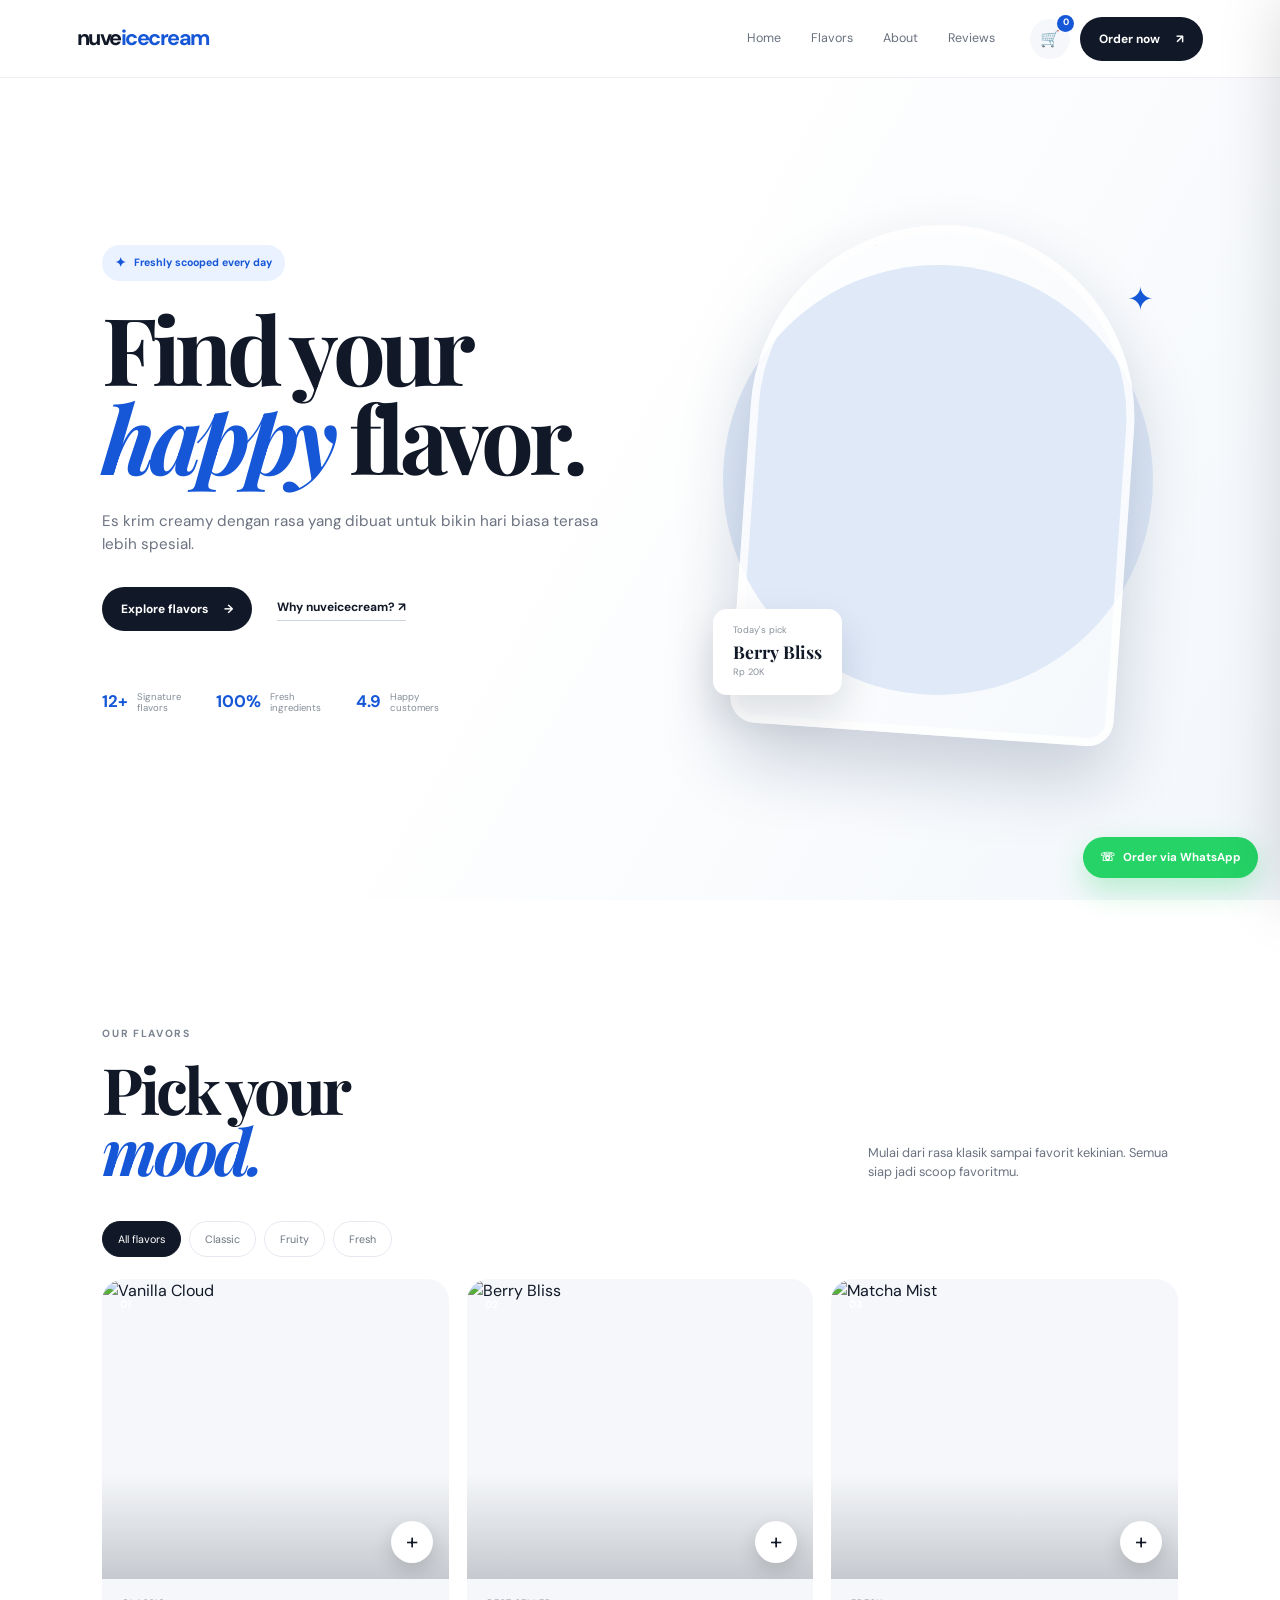
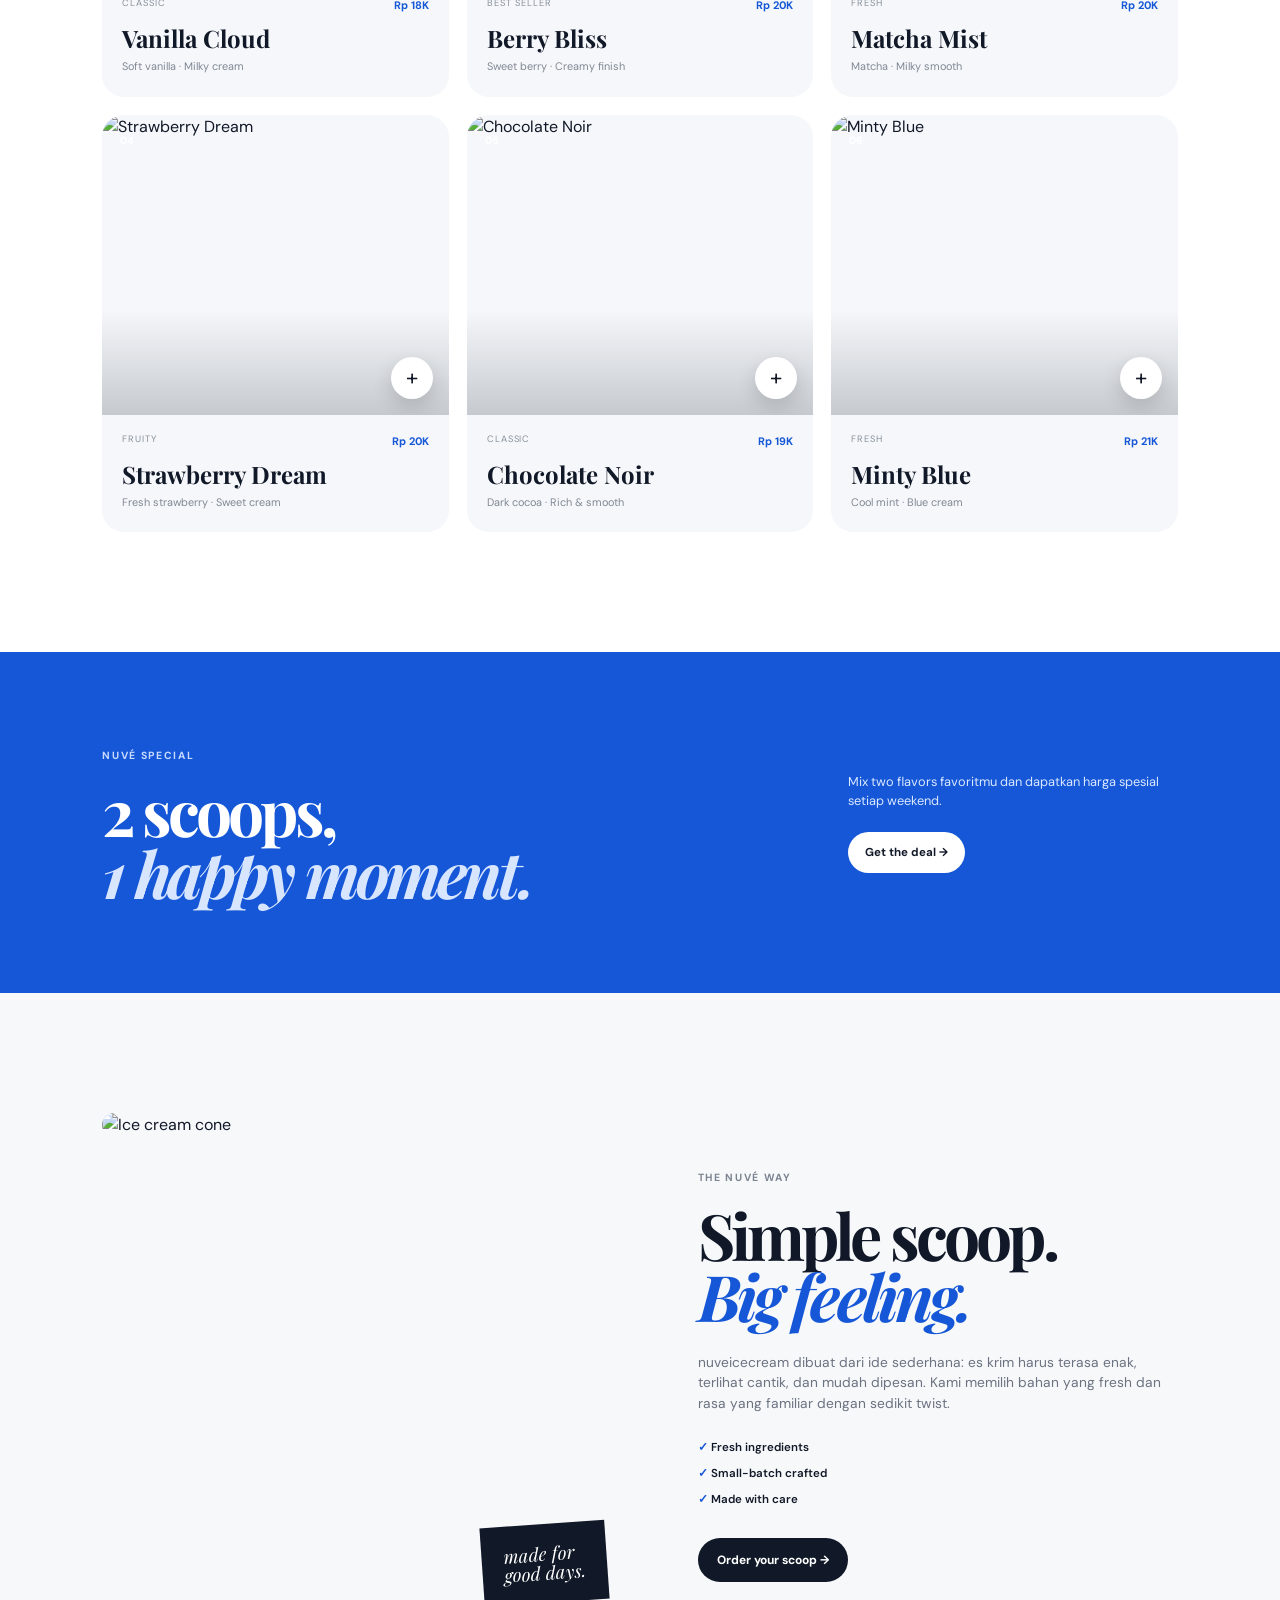
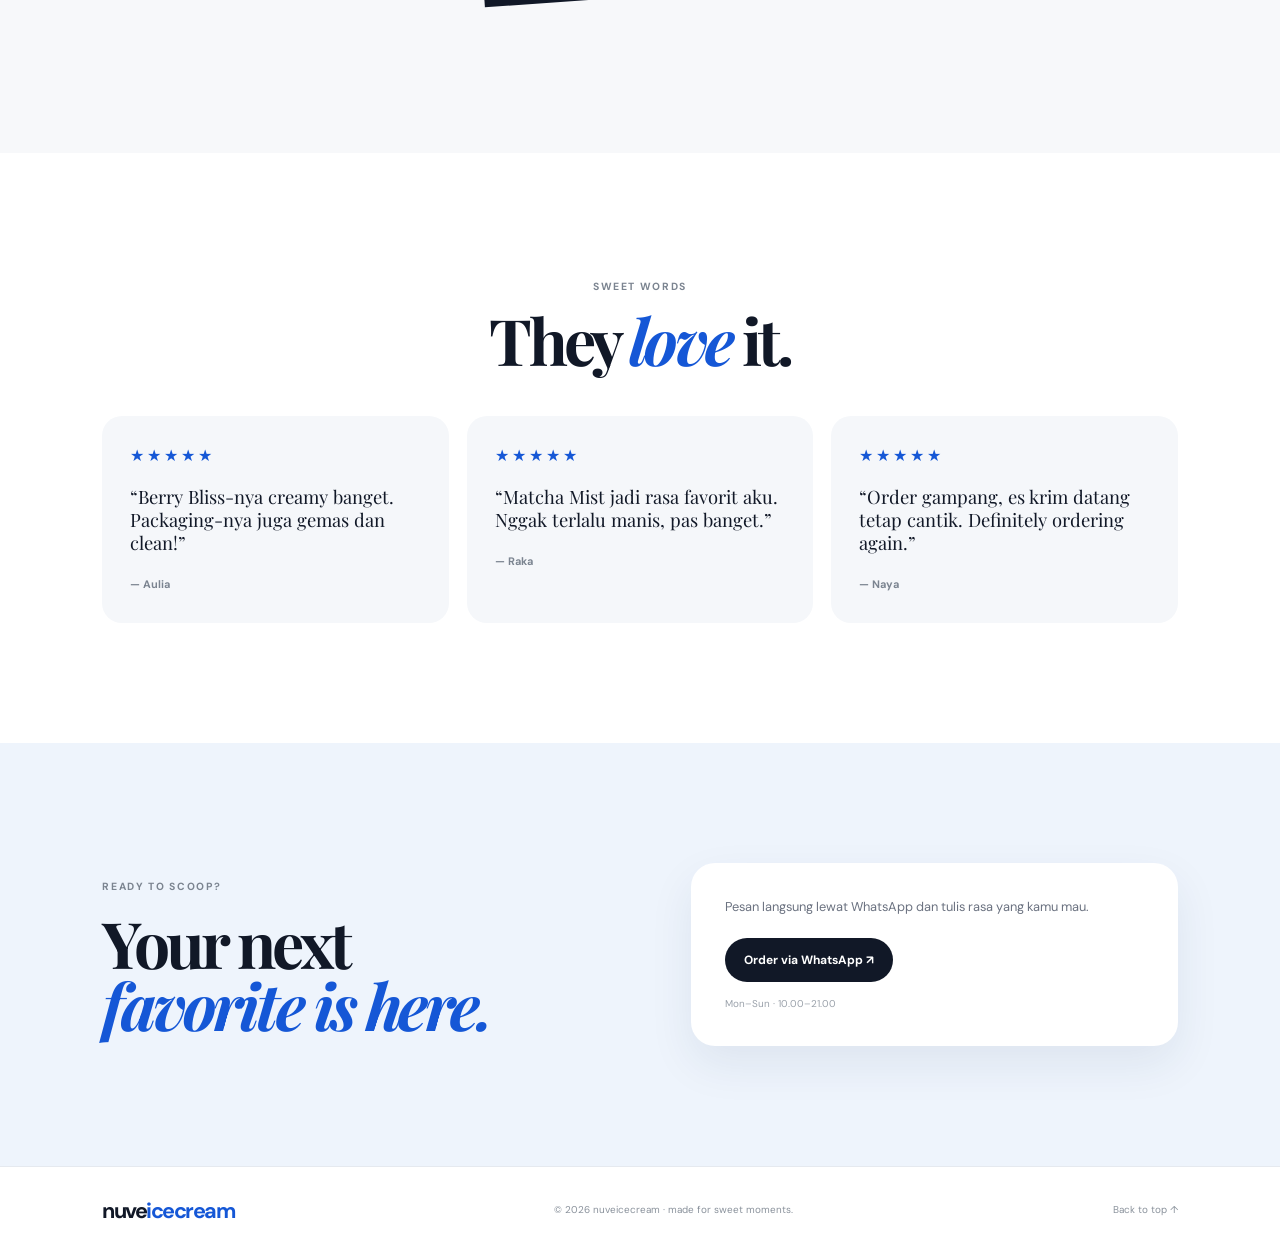
==== commit dbf4546d: "Add files via upload" ====
--- a/index.html
+++ b/index.html
@@ -3,64 +3,164 @@
 <head>
   <meta charset="UTF-8">
   <meta name="viewport" content="width=device-width, initial-scale=1.0">
-  <title>Nuvé Ice Cream — Es Krim Creamy Segar | Order via WhatsApp</title>
-  <meta name="description" content="Nuvé Ice Cream — es krim creamy segar dengan 12+ rasa favorit. Order mudah via WhatsApp. Berry Bliss, Matcha Mist & lainnya.">
-  <meta name="google-site-verification" content="kQtLYntbi9b5xg6tQoUX534G31EocvKJ2fSrcaqmLH4" />
-  <meta name="msvalidate.01" content="A0274D92A002ECB6A89487C2C5C74A9D" />
-  <link rel="canonical" href="https://rnduu.my.id/">
-  <link rel="icon" href="/favicon.ico">
-  <style>
-    *{box-sizing:border-box;margin:0;padding:0}
-    body{font-family:system-ui,-apple-system,BlinkMacSystemFont,"Segoe UI",Roboto,sans-serif;color:#111827;background:#fff;line-height:1.5}
-    header{padding:14px 20px;display:flex;justify-content:space-between;align-items:center;border-bottom:1px solid #e5e9ef;position:sticky;top:0;background:#fff;z-index:20}
-    nav a{margin-left:14px;text-decoration:none;color:#111827;font-weight:500;font-size:15px}
-    .hero{display:grid;grid-template-columns:1fr 1fr;gap:32px;padding:48px 20px;max-width:1080px;margin:0 auto;align-items:center}
-    .hero h1{font-size:42px;line-height:1.1;margin-bottom:12px}
-    .hero p{font-size:17px;color:#4b5563;margin-bottom:20px}
-    .btn{display:inline-block;background:#1557d6;color:#fff;padding:12px 22px;border-radius:8px;text-decoration:none;font-weight:600}
-    .hero img{width:100%;height:auto;border-radius:14px}
-    .flavors{padding:48px 20px;max-width:1080px;margin:0 auto}
-    .flavors h2{font-size:32px;margin-bottom:20px}
-    .grid{display:grid;grid-template-columns:repeat(auto-fit,minmax(200px,1fr));gap:16px}
-    .card{border:1px solid #e5e9ef;border-radius:12px;overflow:hidden;background:#fff}
-    .card img{width:100%;height:160px;object-fit:cover}
-    .card div{padding:10px 12px}
-    footer{text-align:center;padding:32px 16px;color:#6b7280;border-top:1px solid #e5e9ef;margin-top:32px;font-size:14px}
-    @media(max-width:680px){.hero{grid-template-columns:1fr;padding:32px 16px}.hero h1{font-size:32px}}
-  </style>
+  <meta name="description" content="Nuvé Ice Cream — temukan rasa es krim favoritmu. Es krim creamy dengan rasa yang bikin hari biasa terasa lebih spesial.">
+    <!-- Social sharing / Open Graph -->
+  <meta property="og:type" content="website">
+  <meta property="og:site_name" content="Nuvé Ice Cream">
+  <meta property="og:title" content="Nuvé Ice Cream — Find Your Happy Flavor">
+  <meta property="og:description" content="Temukan rasa es krim favoritmu. Creamy, fresh, dan dibuat untuk bikin hari biasa terasa lebih spesial.">
+  <meta property="og:url" content="https://rnduu.my.id/">
+  <meta property="og:image" content="https://rnduu.my.id/og-image.png">
+  <meta property="og:image:secure_url" content="https://rnduu.my.id/og-image.png">
+  <meta property="og:image:type" content="image/png">
+  <meta property="og:image:width" content="1200">
+  <meta property="og:image:height" content="630">
+  <meta property="og:image:alt" content="Nuvé Ice Cream — Find Your Happy Flavor">
+  <!-- Twitter / X card -->
+  <meta name="twitter:card" content="summary_large_image">
+  <meta name="twitter:title" content="Nuvé Ice Cream — Find Your Happy Flavor">
+  <meta name="twitter:description" content="Temukan rasa es krim favoritmu. Creamy, fresh, dan dibuat untuk bikin hari biasa terasa lebih spesial.">
+  <meta name="twitter:image" content="https://rnduu.my.id/og-image.png">
+<title>nuveicecream — Find Your Flavor</title>
+  <link rel="preconnect" href="https://fonts.googleapis.com">
+  <link rel="preconnect" href="https://fonts.gstatic.com" crossorigin>
+  <link href="https://fonts.googleapis.com/css2?family=DM+Sans:wght@400;500;600;700&family=Playfair+Display:ital,wght@0,600;0,700;1,600&display=swap" rel="stylesheet">
+  <link rel="stylesheet" href="style.css">
 </head>
 <body>
-  <header>
-    <strong>Nuvé Ice Cream</strong>
-    <nav>
-      <a href="#flavors">Flavors</a>
-      <a href="https://wa.me/6281234567890" target="_blank" rel="noopener">Order via WhatsApp</a>
-    </nav>
-  </header>
+<header class="navbar">
+  <a href="#home" class="brand">nuve<span>icecream</span></a>
+  <nav id="nav">
+    <a href="#home">Home</a>
+    <a href="#flavors">Flavors</a>
+    <a href="#about">About</a>
+    <a href="#reviews">Reviews</a>
+  </nav>
+  <div class="nav-actions">
+    <button class="cart-btn" id="cartBtn" aria-label="Keranjang">🛒 <b id="cartCount">0</b></button>
+    <a href="#order" class="order-btn">Order now <span>↗</span></a>
+  </div>
+  <button class="menu-btn" id="menuBtn">☰</button>
+</header>
 
-  <section class="hero">
+<main>
+<section class="hero" id="home">
+  <div class="hero-copy">
+    <div class="pill"><span>✦</span> Freshly scooped every day</div>
+    <h1>Find your<br><em>happy</em> flavor.</h1>
+    <p>Es krim creamy dengan rasa yang dibuat untuk bikin hari biasa terasa lebih spesial.</p>
+    <div class="hero-buttons">
+      <a class="primary-btn" href="#flavors">Explore flavors <span>→</span></a>
+      <a class="secondary-link" href="#about">Why nuveicecream? ↗</a>
+    </div>
+    <div class="stats">
+      <div><strong>12+</strong><small>Signature<br>flavors</small></div>
+      <div><strong>100%</strong><small>Fresh<br>ingredients</small></div>
+      <div><strong>4.9</strong><small>Happy<br>customers</small></div>
+    </div>
+  </div>
+  <div class="hero-photo">
+    <div class="photo-orb"></div>
+    <img src="https://images.unsplash.com/photo-1563805042-7684c019e1cb?auto=format&fit=crop&w=1100&q=85" alt="Es krim cone" fetchpriority="high">
+    <div class="floating-note"><span>Today's pick</span><b>Berry Bliss</b><small>Rp 20K</small></div>
+    <div class="mini-star">✦</div>
+  </div>
+</section>
+
+<section class="flavors section" id="flavors">
+  <div class="section-title">
     <div>
-      <h1>Find your<br>happy flavor.</h1>
-      <p>Es krim creamy dengan rasa yang dibuat untuk bikin hari biasa terasa lebih spesial. 12+ signature flavors.</p>
-      <a class="btn" href="https://wa.me/6281234567890" target="_blank" rel="noopener">Order Now</a>
+      <span class="kicker">OUR FLAVORS</span>
+      <h2>Pick your<br><em>mood.</em></h2>
     </div>
-    <img src="/images/hero.jpg" alt="Nuvé Ice Cream" width="600" height="800" fetchpriority="high">
-  </section>
+    <p>Mulai dari rasa klasik sampai favorit kekinian. Semua siap jadi scoop favoritmu.</p>
+  </div>
+  <div class="filter-row" id="filters">
+    <button class="filter active" data-filter="all">All flavors</button>
+    <button class="filter" data-filter="classic">Classic</button>
+    <button class="filter" data-filter="fruity">Fruity</button>
+    <button class="filter" data-filter="fresh">Fresh</button>
+  </div>
+  <div class="flavor-grid" id="flavorGrid">
+    <article class="flavor-card" data-category="classic">
+      <div class="flavor-image"><img src="https://images.unsplash.com/photo-1570197788417-0e82375c9371?auto=format&fit=crop&w=900&q=85" alt="Vanilla Cloud" loading="lazy"><span>01</span><button class="quick-add" data-name="Vanilla Cloud">+</button></div>
+      <div class="flavor-info"><div><small>CLASSIC</small><b>Rp 18K</b></div><h3>Vanilla Cloud</h3><p>Soft vanilla · Milky cream</p></div>
+    </article>
+    <article class="flavor-card" data-category="fruity">
+      <div class="flavor-image"><img src="https://images.unsplash.com/photo-1497034825429-c343d7c6a68f?auto=format&fit=crop&w=900&q=85" alt="Berry Bliss" loading="lazy"><span>02</span><button class="quick-add" data-name="Berry Bliss">+</button></div>
+      <div class="flavor-info"><div><small>BEST SELLER</small><b>Rp 20K</b></div><h3>Berry Bliss</h3><p>Sweet berry · Creamy finish</p></div>
+    </article>
+    <article class="flavor-card" data-category="fresh">
+      <div class="flavor-image"><img src="https://images.unsplash.com/photo-1515823064-d6e0c04616a7?auto=format&fit=crop&w=900&q=85" alt="Matcha Mist" loading="lazy"><span>03</span><button class="quick-add" data-name="Matcha Mist">+</button></div>
+      <div class="flavor-info"><div><small>FRESH</small><b>Rp 20K</b></div><h3>Matcha Mist</h3><p>Matcha · Milky smooth</p></div>
+    </article>
+    <article class="flavor-card" data-category="fruity">
+      <div class="flavor-image"><img src="https://images.unsplash.com/photo-1567206563064-6f60f40a2b57?auto=format&fit=crop&w=900&q=85" alt="Strawberry Dream" loading="lazy"><span>04</span><button class="quick-add" data-name="Strawberry Dream">+</button></div>
+      <div class="flavor-info"><div><small>FRUITY</small><b>Rp 20K</b></div><h3>Strawberry Dream</h3><p>Fresh strawberry · Sweet cream</p></div>
+    </article>
+    <article class="flavor-card" data-category="classic">
+      <div class="flavor-image"><img src="https://images.unsplash.com/photo-1557142046-c704a3adf364?auto=format&fit=crop&w=900&q=85" alt="Chocolate Noir" loading="lazy"><span>05</span><button class="quick-add" data-name="Chocolate Noir">+</button></div>
+      <div class="flavor-info"><div><small>CLASSIC</small><b>Rp 19K</b></div><h3>Chocolate Noir</h3><p>Dark cocoa · Rich & smooth</p></div>
+    </article>
+    <article class="flavor-card" data-category="fresh">
+      <div class="flavor-image"><img src="https://images.unsplash.com/photo-1579954115545-a95591f28bfc?auto=format&fit=crop&w=900&q=85" alt="Minty Blue" loading="lazy"><span>06</span><button class="quick-add" data-name="Minty Blue">+</button></div>
+      <div class="flavor-info"><div><small>FRESH</small><b>Rp 21K</b></div><h3>Minty Blue</h3><p>Cool mint · Blue cream</p></div>
+    </article>
+  </div>
+</section>
 
-  <section class="flavors" id="flavors">
-    <h2>Our Flavors</h2>
-    <div class="grid">
-      <div class="card"><img src="/images/flavor1.jpg" alt="Strawberry Dream" width="400" height="300" loading="lazy"><div><strong>Strawberry Dream</strong><br>Rp 18K</div></div>
-      <div class="card"><img src="/images/flavor2.jpg" alt="Berry Bliss" width="400" height="300" loading="lazy"><div><strong>Berry Bliss</strong><br>Rp 20K</div></div>
-      <div class="card"><img src="/images/flavor3.jpg" alt="Vanilla Cloud" width="400" height="300" loading="lazy"><div><strong>Vanilla Cloud</strong><br>Rp 18K</div></div>
-      <div class="card"><img src="/images/flavor4.jpg" alt="Minty Blue" width="400" height="300" loading="lazy"><div><strong>Minty Blue</strong><br>Rp 18K</div></div>
-      <div class="card"><img src="/images/flavor5.jpg" alt="Chocolate Noir" width="400" height="300" loading="lazy"><div><strong>Chocolate Noir</strong><br>Rp 20K</div></div>
-      <div class="card"><img src="/images/flavor6.jpg" alt="Matcha Mist" width="400" height="300" loading="lazy"><div><strong>Matcha Mist</strong><br>Rp 20K</div></div>
-    </div>
-  </section>
+<section class="banner">
+  <div><span class="kicker light">NUVÉ SPECIAL</span><h2>2 scoops,<br><em>1 happy moment.</em></h2></div>
+  <div class="banner-right"><p>Mix two flavors favoritmu dan dapatkan harga spesial setiap weekend.</p><a href="#order" class="light-btn">Get the deal →</a></div>
+</section>
 
-  <footer>
-    <p>Nuvé Ice Cream — Order via WhatsApp</p>
-  </footer>
+<section class="about section" id="about">
+  <div class="about-photo"><img src="https://images.unsplash.com/photo-1501443762994-82bd5dace89a?auto=format&fit=crop&w=1100&q=85" alt="Ice cream cone" loading="lazy"><span>made for<br>good days.</span></div>
+  <div class="about-copy">
+    <span class="kicker">THE NUVÉ WAY</span>
+    <h2>Simple scoop.<br><em>Big feeling.</em></h2>
+    <p>nuveicecream dibuat dari ide sederhana: es krim harus terasa enak, terlihat cantik, dan mudah dipesan. Kami memilih bahan yang fresh dan rasa yang familiar dengan sedikit twist.</p>
+    <div class="checks"><span>✓ Fresh ingredients</span><span>✓ Small-batch crafted</span><span>✓ Made with care</span></div>
+    <a href="#order" class="primary-btn">Order your scoop →</a>
+  </div>
+</section>
+
+<section class="reviews section" id="reviews">
+  <div class="center-title"><span class="kicker">SWEET WORDS</span><h2>They <em>love</em> it.</h2></div>
+  <div class="review-grid">
+    <article><div>★★★★★</div><p>“Berry Bliss-nya creamy banget. Packaging-nya juga gemas dan clean!”</p><b>— Aulia</b></article>
+    <article><div>★★★★★</div><p>“Matcha Mist jadi rasa favorit aku. Nggak terlalu manis, pas banget.”</p><b>— Raka</b></article>
+    <article><div>★★★★★</div><p>“Order gampang, es krim datang tetap cantik. Definitely ordering again.”</p><b>— Naya</b></article>
+  </div>
+</section>
+
+<section class="order section" id="order">
+  <div><span class="kicker">READY TO SCOOP?</span><h2>Your next<br><em>favorite is here.</em></h2></div>
+  <div class="order-box"><p>Pesan langsung lewat WhatsApp dan tulis rasa yang kamu mau.</p><a class="primary-btn" href="https://wa.me/6281210719902?text=Halo%20kak%20rindu%20aku%20cek%20di%20website%20kamu%20keren%2C%20mau%20dong%20pesan%20menu%20........." target="_blank" rel="noopener">Order via WhatsApp ↗</a><small>Mon–Sun · 10.00–21.00</small></div>
+</section>
+</main>
+
+<footer><a class="brand" href="#home">nuve<span>icecream</span></a><p>© 2026 nuveicecream · made for sweet moments.</p><a href="#home">Back to top ↑</a></footer>
+
+<div class="cart-drawer" id="cartDrawer">
+  <div class="drawer-head"><h3>Your scoops</h3><button id="closeCart">×</button></div>
+  <div id="cartItems" class="cart-items"><p class="empty">Belum ada scoop. Pilih rasa favoritmu 🍦</p></div>
+  <form id="orderForm" class="drawer-order-form" hidden>
+    <label for="customerName">Nama pelanggan</label>
+    <input id="customerName" name="customerName" type="text" maxlength="80" placeholder="Nama kamu" required>
+    <label for="customerWhatsApp">Nomor WhatsApp</label>
+    <input id="customerWhatsApp" name="customerWhatsApp" type="tel" maxlength="20" placeholder="Contoh: 081234567890" required>
+    <label for="orderNotes">Catatan (opsional)</label>
+    <textarea id="orderNotes" name="notes" rows="2" maxlength="300" placeholder="Catatan pesanan"></textarea>
+    <p id="orderMessage" class="order-message" role="status" aria-live="polite"></p>
+    <button class="primary-btn order-submit" type="submit" id="submitOrder">Kirim pesanan →</button>
+  </form>
+  <div class="cart-bottom"><div><span>Total</span><b id="cartTotal">Rp 0</b></div><button id="checkout" class="primary-btn" type="button">Lanjut checkout →</button></div>
+</div>
+<div class="drawer-backdrop" id="backdrop"></div>
+<a class="wa-float" href="https://wa.me/6281210719902?text=Halo%20kak%20rindu%20aku%20cek%20di%20website%20kamu%20keren%2C%20mau%20dong%20pesan%20menu%20........." target="_blank" rel="noopener" aria-label="WhatsApp">☏ <span>Order via WhatsApp</span></a>
+
+<script src="config.js"></script>
+<script src="script.js"></script>
 </body>
-</html>
+</html>
--- a/style.css
+++ b/style.css
@@ -0,0 +1,40 @@
+:root{--blue:#1557d6;--blue2:#eaf1ff;--ink:#111827;--muted:#6b7280;--soft:#f5f7fa;--line:#e5e9ef;--white:#fff;--green:#25d366}
+*{box-sizing:border-box;margin:0;padding:0}html{scroll-behavior:smooth}body{font-family:"DM Sans",sans-serif;color:var(--ink);background:#fff;line-height:1.5}a{text-decoration:none;color:inherit}button{font:inherit;border:0;cursor:pointer}
+.navbar{height:78px;position:fixed;z-index:90;top:0;left:0;right:0;padding:0 6vw;display:flex;align-items:center;background:rgba(255,255,255,.88);backdrop-filter:blur(16px);border-bottom:1px solid rgba(229,233,239,.7)}
+.brand{font-size:1.35rem;font-weight:700;letter-spacing:-.07em}.brand span{color:var(--blue)}
+nav{display:flex;gap:30px;margin-left:auto;margin-right:35px}nav a{font-size:.78rem;color:#68717e}nav a:hover{color:var(--blue)}
+.nav-actions{display:flex;gap:10px;align-items:center}.cart-btn{background:var(--soft);border-radius:50%;width:40px;height:40px;position:relative}.cart-btn b{position:absolute;top:-4px;right:-4px;background:var(--blue);color:#fff;border-radius:50%;font-size:.58rem;min-width:17px;height:17px;display:grid;place-items:center}
+.order-btn,.primary-btn{display:inline-flex;align-items:center;gap:16px;background:var(--ink);color:#fff;border-radius:999px;padding:13px 19px;font-size:.75rem;font-weight:700;transition:.25s}.order-btn:hover,.primary-btn:hover{background:var(--blue);transform:translateY(-2px)}
+.menu-btn{display:none;background:none;font-size:1.4rem}
+.hero{min-height:100vh;padding:130px 8vw 70px;display:grid;grid-template-columns:1fr .9fr;gap:5vw;align-items:center;background:linear-gradient(120deg,#fff 45%,#f2f6fb)}
+.pill{display:inline-flex;gap:8px;align-items:center;background:var(--blue2);color:var(--blue);padding:8px 13px;border-radius:999px;font-size:.66rem;font-weight:700}.pill span{font-size:.8rem}
+h1,h2{font-family:"Playfair Display",serif;letter-spacing:-.06em;line-height:.96}h1{font-size:clamp(4rem,7.3vw,7.2rem);margin:22px 0 28px}h1 em,h2 em{color:var(--blue);font-style:italic}h2{font-size:clamp(3rem,5vw,5rem)}
+.hero-copy>p:not(.pill){max-width:500px;color:var(--muted);font-size:.95rem}.hero-buttons{display:flex;align-items:center;gap:25px;margin-top:32px}.secondary-link{font-size:.75rem;font-weight:700;border-bottom:1px solid #cfd5dc;padding-bottom:4px}.stats{display:flex;gap:35px;margin-top:58px}.stats div{display:flex;align-items:center;gap:9px}.stats strong{color:var(--blue);font-size:1.05rem}.stats small{font-size:.6rem;line-height:1.2;color:#858e99}
+.hero-photo{height:570px;position:relative;display:grid;place-items:center}.photo-orb{position:absolute;width:430px;height:430px;background:#dfe9f8;border-radius:50%}.hero-photo img{position:relative;width:min(30vw,390px);height:510px;object-fit:cover;border-radius:210px 210px 28px 28px;box-shadow:0 35px 70px rgba(17,40,80,.2);border:8px solid rgba(255,255,255,.8);transform:rotate(4deg)}.floating-note{position:absolute;z-index:3;left:3%;bottom:70px;background:#fff;padding:15px 20px;border-radius:14px;box-shadow:0 18px 40px rgba(17,24,39,.13);display:grid;gap:1px}.floating-note span,.floating-note small{font-size:.58rem;color:#89919b}.floating-note b{font-family:"Playfair Display";font-size:1.1rem}.mini-star{position:absolute;right:5%;top:80px;color:var(--blue);font-size:2rem}
+.section{padding:120px 8vw}.section-title{display:flex;justify-content:space-between;align-items:end;margin-bottom:40px}.section-title>p{max-width:310px;color:var(--muted);font-size:.8rem}.kicker{font-size:.65rem;letter-spacing:.16em;font-weight:700;color:#7b8490}.kicker.light{color:#c9dcff}.section-title h2{margin-top:14px}
+.filter-row{display:flex;gap:8px;margin-bottom:22px}.filter{padding:9px 15px;border:1px solid var(--line);border-radius:999px;background:#fff;color:#6d7580;font-size:.67rem}.filter.active,.filter:hover{background:var(--ink);color:#fff;border-color:var(--ink)}
+.flavor-grid{display:grid;grid-template-columns:repeat(3,1fr);gap:18px}.flavor-card{background:var(--soft);border-radius:22px;overflow:hidden;transition:.3s}.flavor-card:hover{transform:translateY(-7px);box-shadow:0 22px 50px rgba(17,35,60,.1)}.flavor-card.hidden{display:none}.flavor-image{height:300px;position:relative;overflow:hidden}.flavor-image img{width:100%;height:100%;object-fit:cover;display:block;transition:.5s}.flavor-card:hover .flavor-image img{transform:scale(1.06)}.flavor-image:after{content:"";position:absolute;inset:0;background:linear-gradient(180deg,transparent 65%,rgba(10,20,35,.2))}.flavor-image>span{position:absolute;z-index:2;left:18px;top:18px;color:#fff;font-size:.65rem;font-weight:700}.quick-add{position:absolute;z-index:4;right:16px;bottom:16px;width:42px;height:42px;border-radius:50%;background:#fff;color:var(--ink);font-size:1.4rem;box-shadow:0 8px 20px rgba(0,0,0,.15);transition:.2s}.quick-add:hover{background:var(--blue);color:#fff}.flavor-info{padding:18px 20px 22px}.flavor-info>div{display:flex;justify-content:space-between}.flavor-info small{font-size:.58rem;letter-spacing:.1em;color:#87909b}.flavor-info b{font-size:.68rem;color:var(--blue)}.flavor-info h3{font-family:"Playfair Display";font-size:1.5rem;margin:7px 0 2px}.flavor-info p{font-size:.68rem;color:#808894}
+.banner{padding:90px 8vw;display:flex;justify-content:space-between;align-items:center;background:var(--blue);color:#fff}.banner h2{margin-top:14px}.banner h2 em{color:#d7e5ff}.banner-right{max-width:330px}.banner-right p{font-size:.8rem;color:#dce8ff;margin-bottom:22px}.light-btn{display:inline-flex;padding:12px 17px;background:#fff;color:var(--ink);border-radius:999px;font-size:.72rem;font-weight:700}
+.about{display:grid;grid-template-columns:1fr 1fr;gap:9vw;align-items:center;background:#f7f8fa}.about-photo{height:520px;position:relative}.about-photo img{width:100%;height:100%;object-fit:cover;border-radius:28px}.about-photo span{position:absolute;right:-25px;bottom:30px;background:var(--ink);color:#fff;padding:20px 22px;font-family:"Playfair Display";font-style:italic;font-size:1.15rem;line-height:1.05;transform:rotate(-4deg)}.about-copy h2{margin:16px 0 25px}.about-copy>p{max-width:480px;color:var(--muted);font-size:.86rem}.checks{display:grid;gap:9px;margin:25px 0 30px}.checks span{font-size:.72rem;font-weight:600}.checks span::first-letter{color:var(--blue)}
+.center-title{text-align:center}.center-title h2{margin-top:12px}.review-grid{display:grid;grid-template-columns:repeat(3,1fr);gap:18px;margin-top:45px}.review-grid article{padding:28px;background:var(--soft);border-radius:20px}.review-grid article div{color:var(--blue);letter-spacing:3px}.review-grid p{font-family:"Playfair Display";font-size:1.15rem;line-height:1.25;margin:17px 0}.review-grid b{font-size:.68rem;color:#7b8490}
+.order{display:grid;grid-template-columns:1fr 1fr;gap:8vw;align-items:center;background:#eef4fc}.order h2{margin-top:15px}.order-box{background:#fff;padding:34px;border-radius:24px;box-shadow:0 18px 45px rgba(20,50,90,.08)}.order-box p{color:var(--muted);font-size:.8rem;margin-bottom:22px}.order-box small{display:block;color:#9aa1aa;font-size:.62rem;margin-top:15px}
+footer{padding:28px 8vw;border-top:1px solid var(--line);display:flex;justify-content:space-between;align-items:center}footer p,footer>a:last-child{font-size:.62rem;color:#89919b}
+.cart-drawer{position:fixed;z-index:120;top:0;right:-420px;width:min(400px,92vw);height:100vh;background:#fff;padding:25px;box-shadow:-20px 0 60px rgba(0,0,0,.15);transition:.35s;display:flex;flex-direction:column}.cart-drawer.open{right:0}.drawer-head{display:flex;justify-content:space-between;align-items:center}.drawer-head h3{font-family:"Playfair Display";font-size:1.5rem}.drawer-head button{background:var(--soft);width:35px;height:35px;border-radius:50%;font-size:1.3rem}.cart-items{flex:1;padding:25px 0}.empty{color:#89919b;font-size:.78rem;text-align:center;padding-top:50px}.cart-item{display:flex;justify-content:space-between;padding:14px 0;border-bottom:1px solid var(--line);font-size:.78rem}.cart-item b{color:var(--blue)}.cart-bottom{border-top:1px solid var(--line);padding-top:20px}.cart-bottom>div{display:flex;justify-content:space-between;margin-bottom:15px;font-size:.8rem}.cart-bottom .primary-btn{width:100%;justify-content:center}.drawer-backdrop{position:fixed;inset:0;background:rgba(10,20,35,.35);z-index:110;opacity:0;visibility:hidden;transition:.3s}.drawer-backdrop.open{opacity:1;visibility:visible}
+.wa-float{position:fixed;right:22px;bottom:22px;z-index:100;display:flex;align-items:center;gap:8px;background:#25d366;color:#fff;border-radius:999px;padding:12px 17px;font-size:.72rem;font-weight:700;box-shadow:0 12px 30px rgba(37,211,102,.3);transition:.25s}.wa-float:hover{transform:translateY(-4px)}
+@media(max-width:850px){nav{position:absolute;top:78px;left:0;right:0;background:#fff;padding:22px 6vw;display:none;flex-direction:column;margin:0;gap:18px;border-bottom:1px solid var(--line)}nav.open{display:flex}.menu-btn{display:block;margin-left:8px}.nav-actions .order-btn{display:none}.hero{grid-template-columns:1fr;padding-top:115px}.hero-photo{height:470px}.hero-photo img{width:310px;height:430px}.photo-orb{width:350px;height:350px}.flavor-grid,.review-grid{grid-template-columns:repeat(2,1fr)}.about,.order{grid-template-columns:1fr}.about-photo{height:430px}.banner{gap:35px}.section{padding:90px 6vw}}
+@media(max-width:560px){.navbar{padding:0 5vw}.hero{padding-left:6vw;padding-right:6vw}h1{font-size:3.8rem}.hero-buttons{flex-wrap:wrap}.stats{gap:17px}.hero-photo{transform:scale(.9);margin:-20px -7%}.section-title,.banner{display:block}.section-title>p,.banner-right{margin-top:22px}.flavor-grid,.review-grid{grid-template-columns:1fr}.flavor-image{height:290px}.banner{padding:75px 6vw}.about-photo span{right:10px}.order-box{margin-top:25px}footer{flex-wrap:wrap;gap:12px}.wa-float{right:15px;bottom:15px;width:52px;height:52px;padding:0;justify-content:center}.wa-float span{display:none}}
+
+
+/* Form checkout dalam drawer — mempertahankan desain biru-putih Nuvé. */
+.drawer-order-form{border-top:1px solid var(--line);padding:16px 0;display:flex;flex-direction:column;gap:8px;max-height:42vh;overflow:auto}
+.drawer-order-form[hidden]{display:none}
+.drawer-order-form label{font-size:.75rem;font-weight:700;color:var(--ink);margin-top:4px}
+.drawer-order-form input,.drawer-order-form textarea{width:100%;border:1px solid var(--line);border-radius:10px;padding:11px 12px;font:inherit;font-size:.82rem;color:var(--ink);background:#fff;outline:none}
+.drawer-order-form input:focus,.drawer-order-form textarea:focus{border-color:var(--blue)}
+.drawer-order-form .primary-btn{width:100%;justify-content:center;cursor:pointer}
+.drawer-order-form button:disabled{opacity:.6;cursor:wait}
+.order-message{font-size:.75rem;line-height:1.5;margin:4px 0}
+.order-message.success{color:#16834a}
+.order-message.error{color:#c0392b}
+.cart-bottom #checkout{cursor:pointer}
+.cart-bottom #checkout:disabled{opacity:.55;cursor:not-allowed}
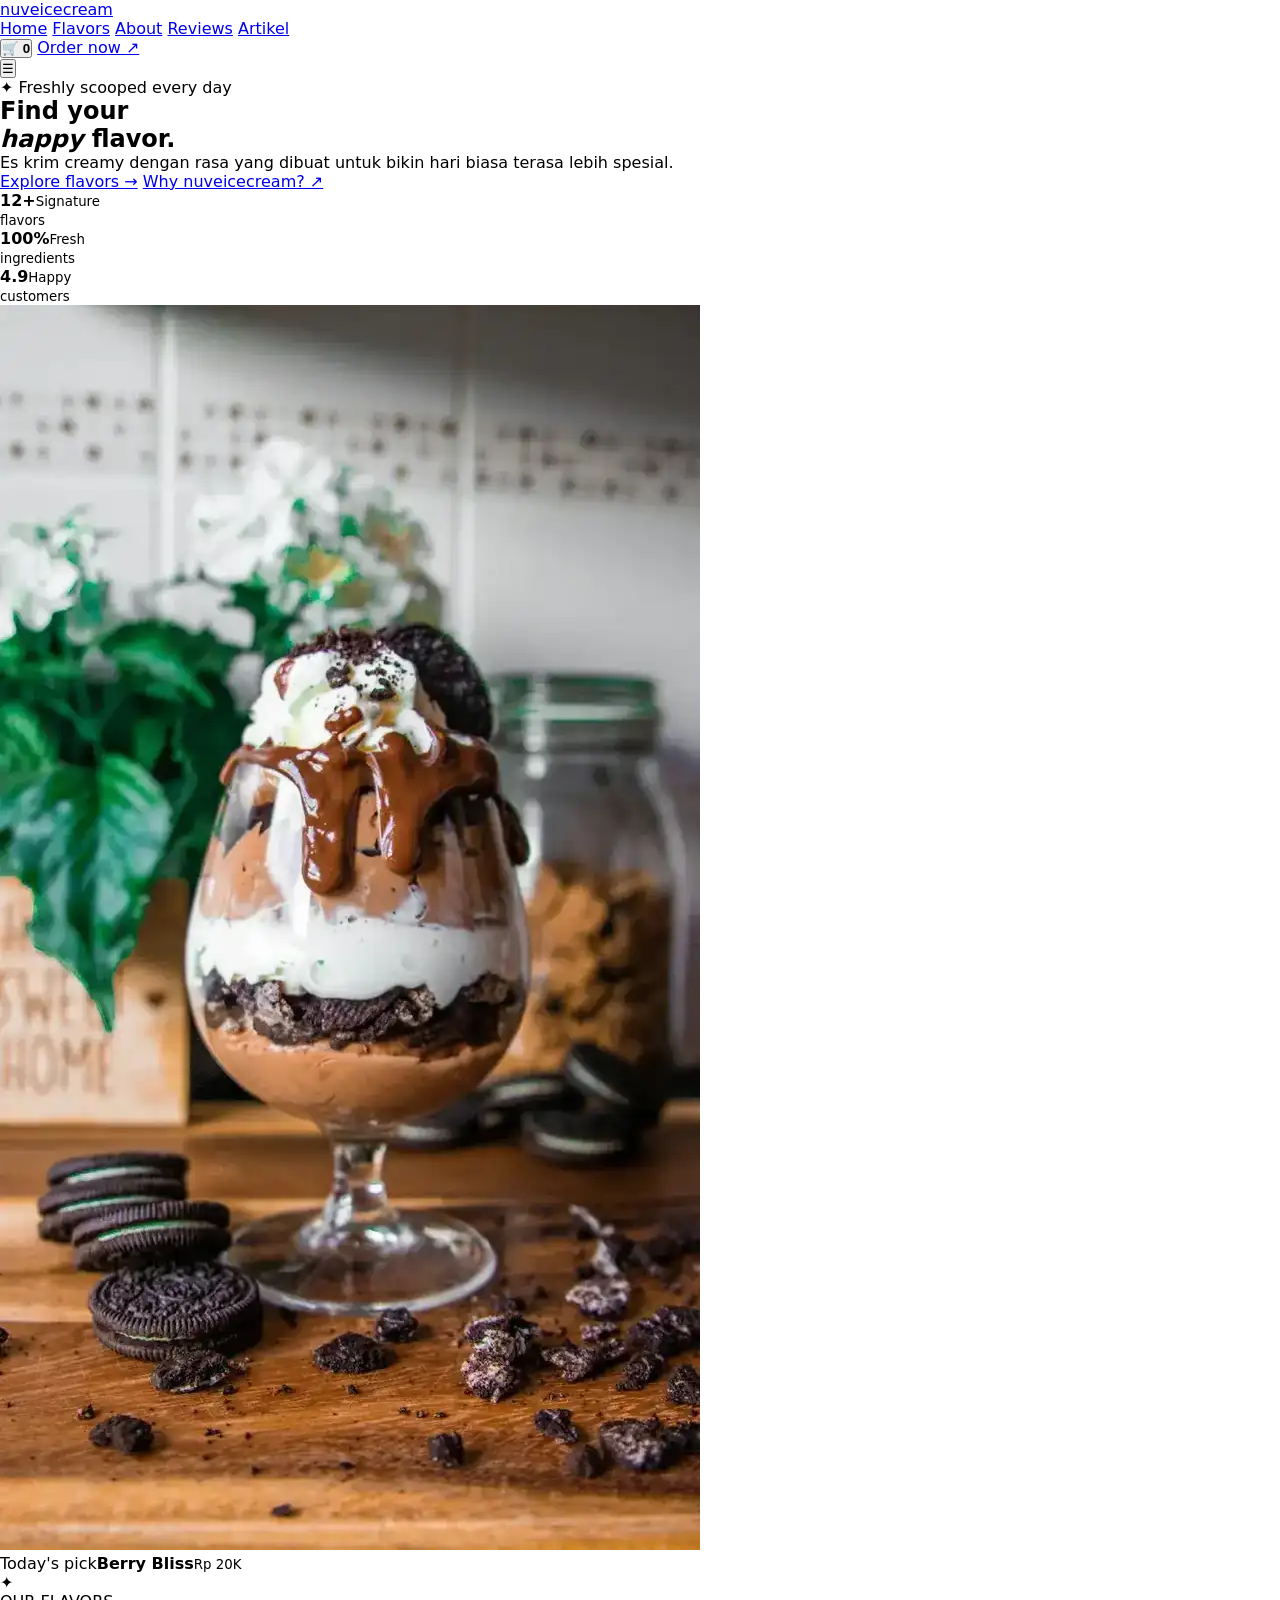
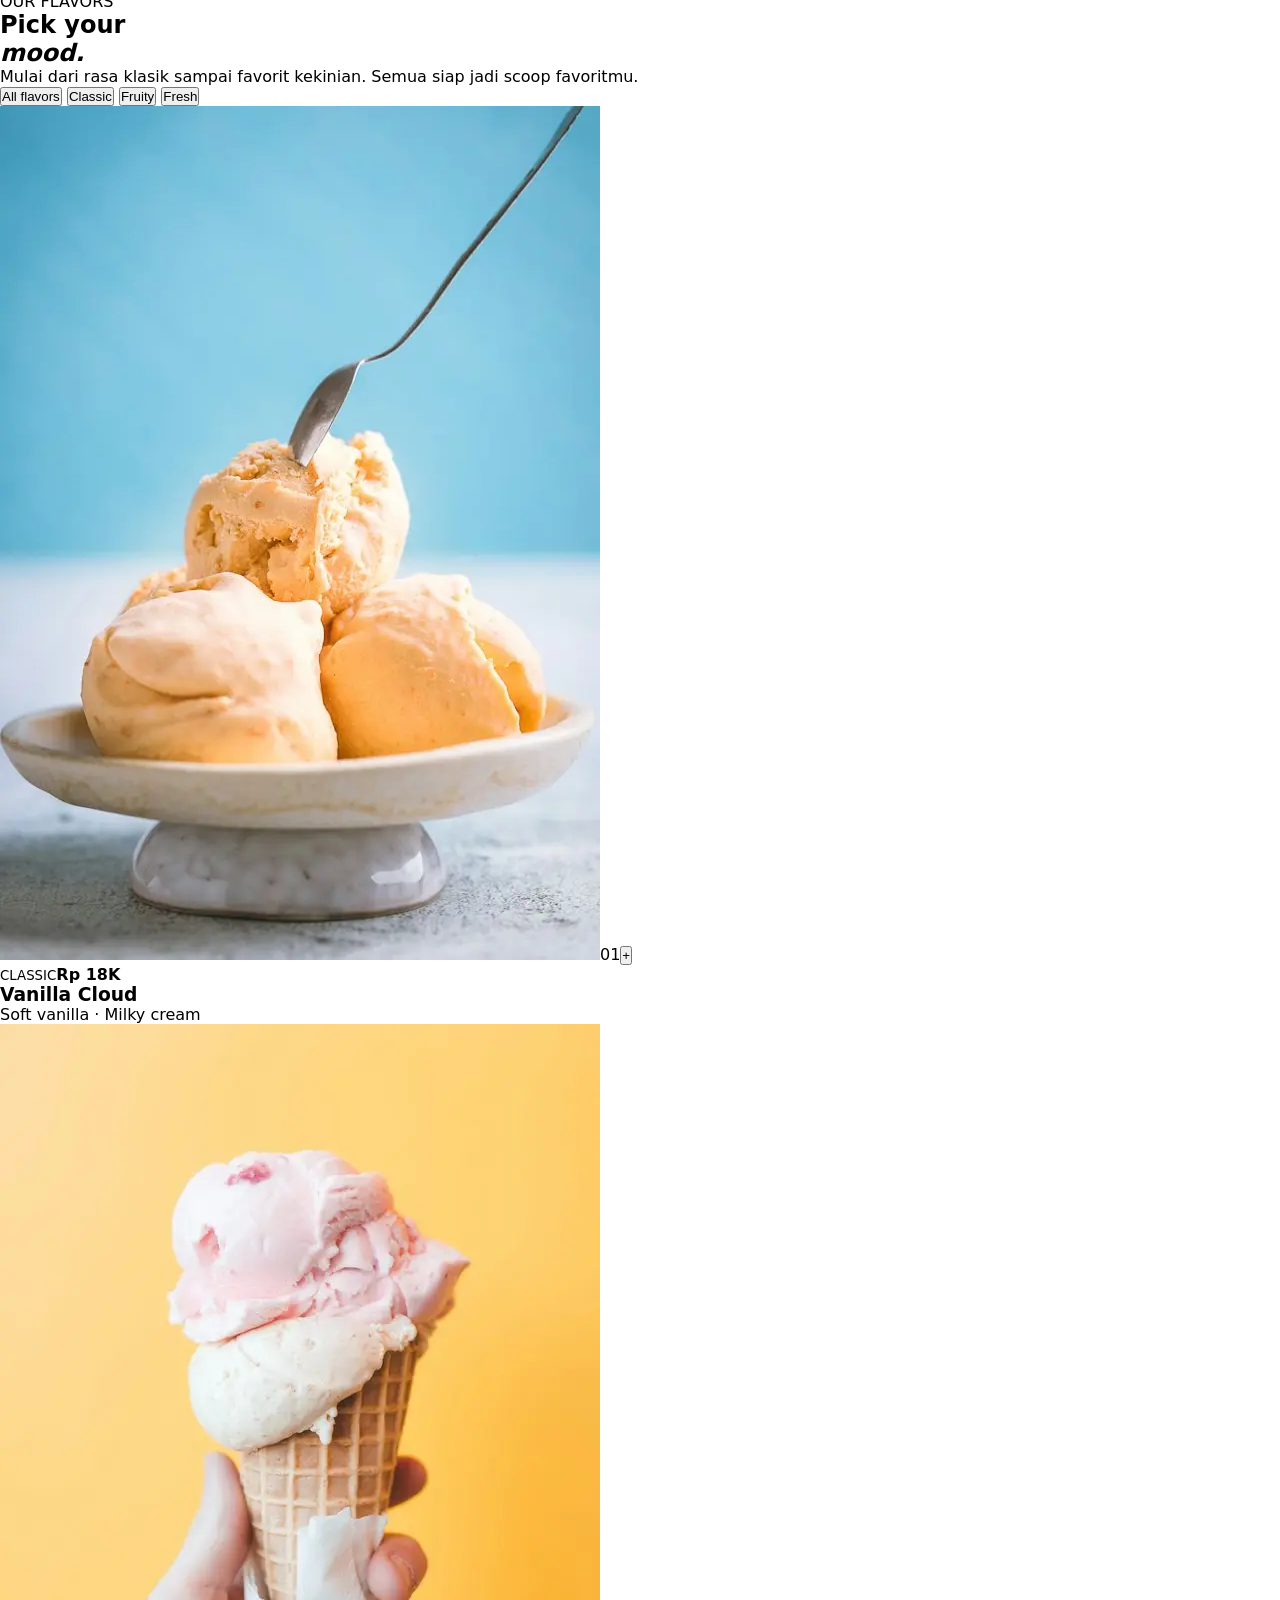
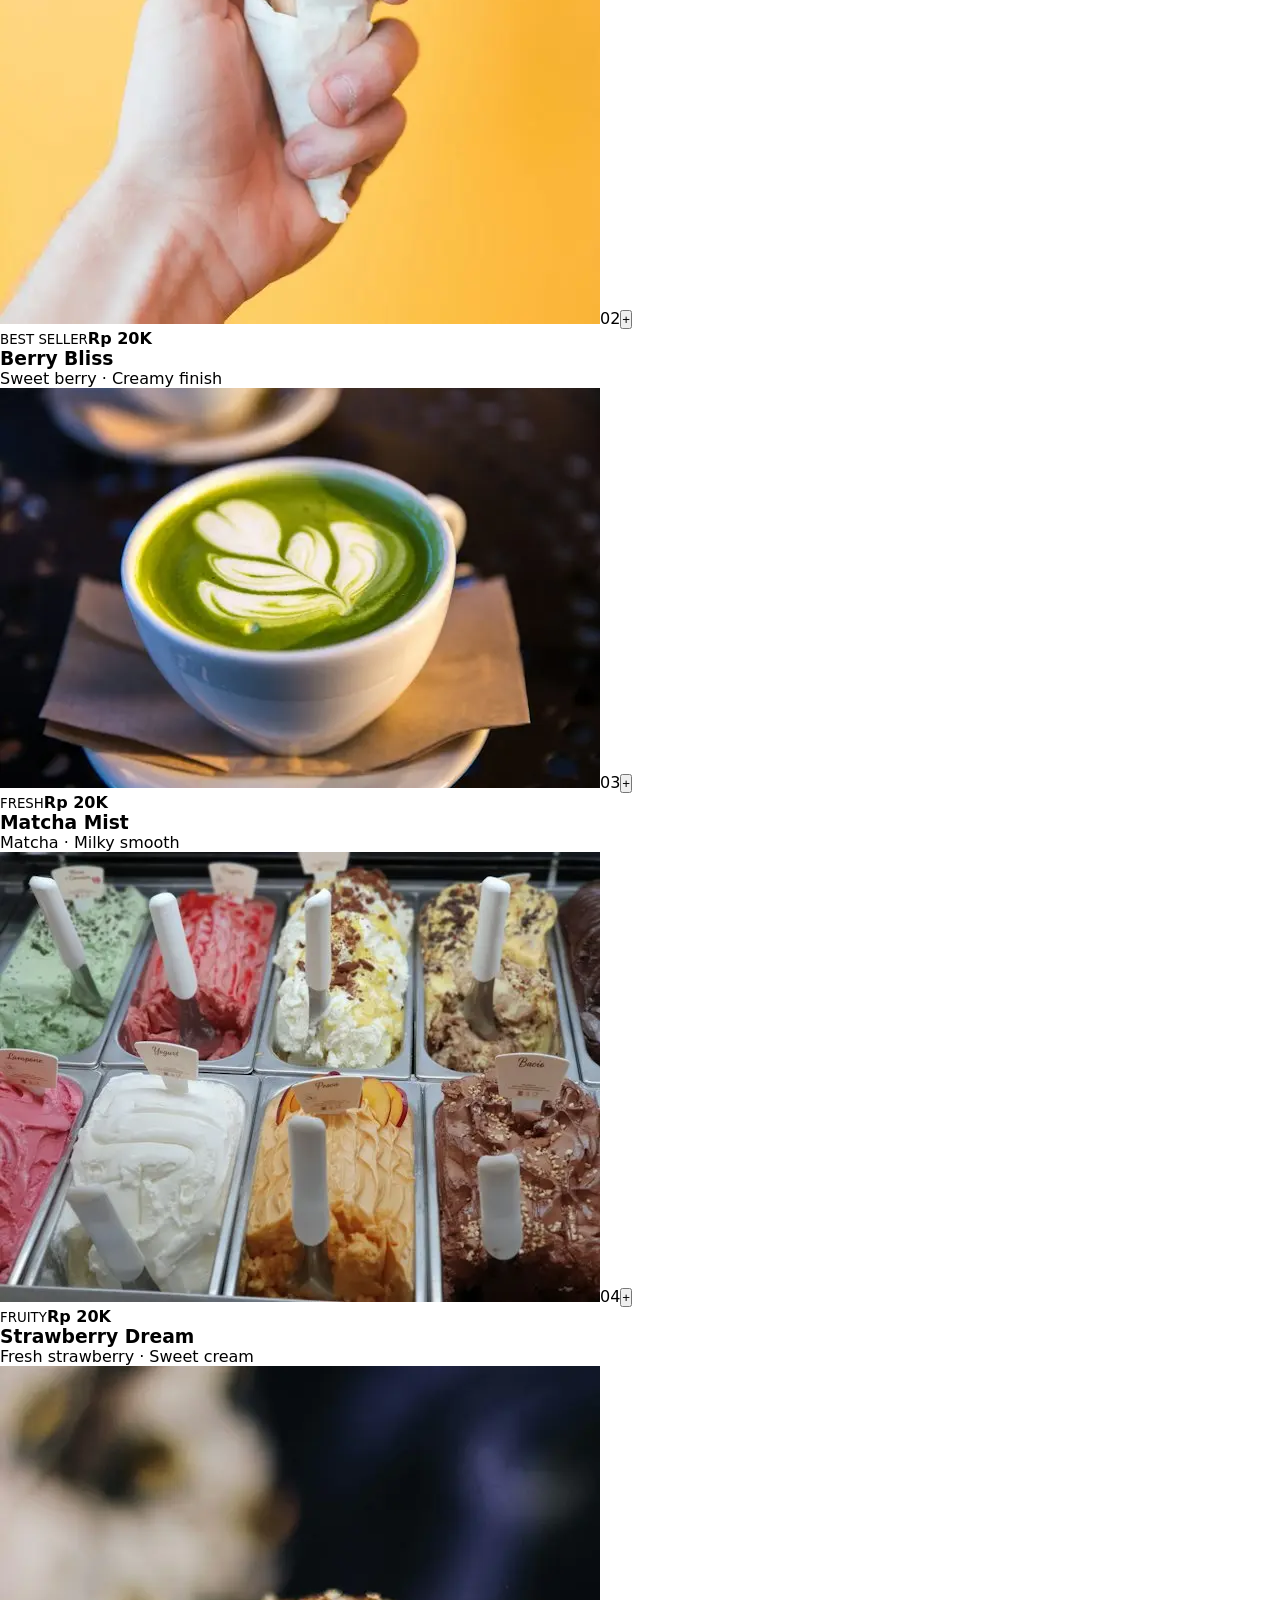
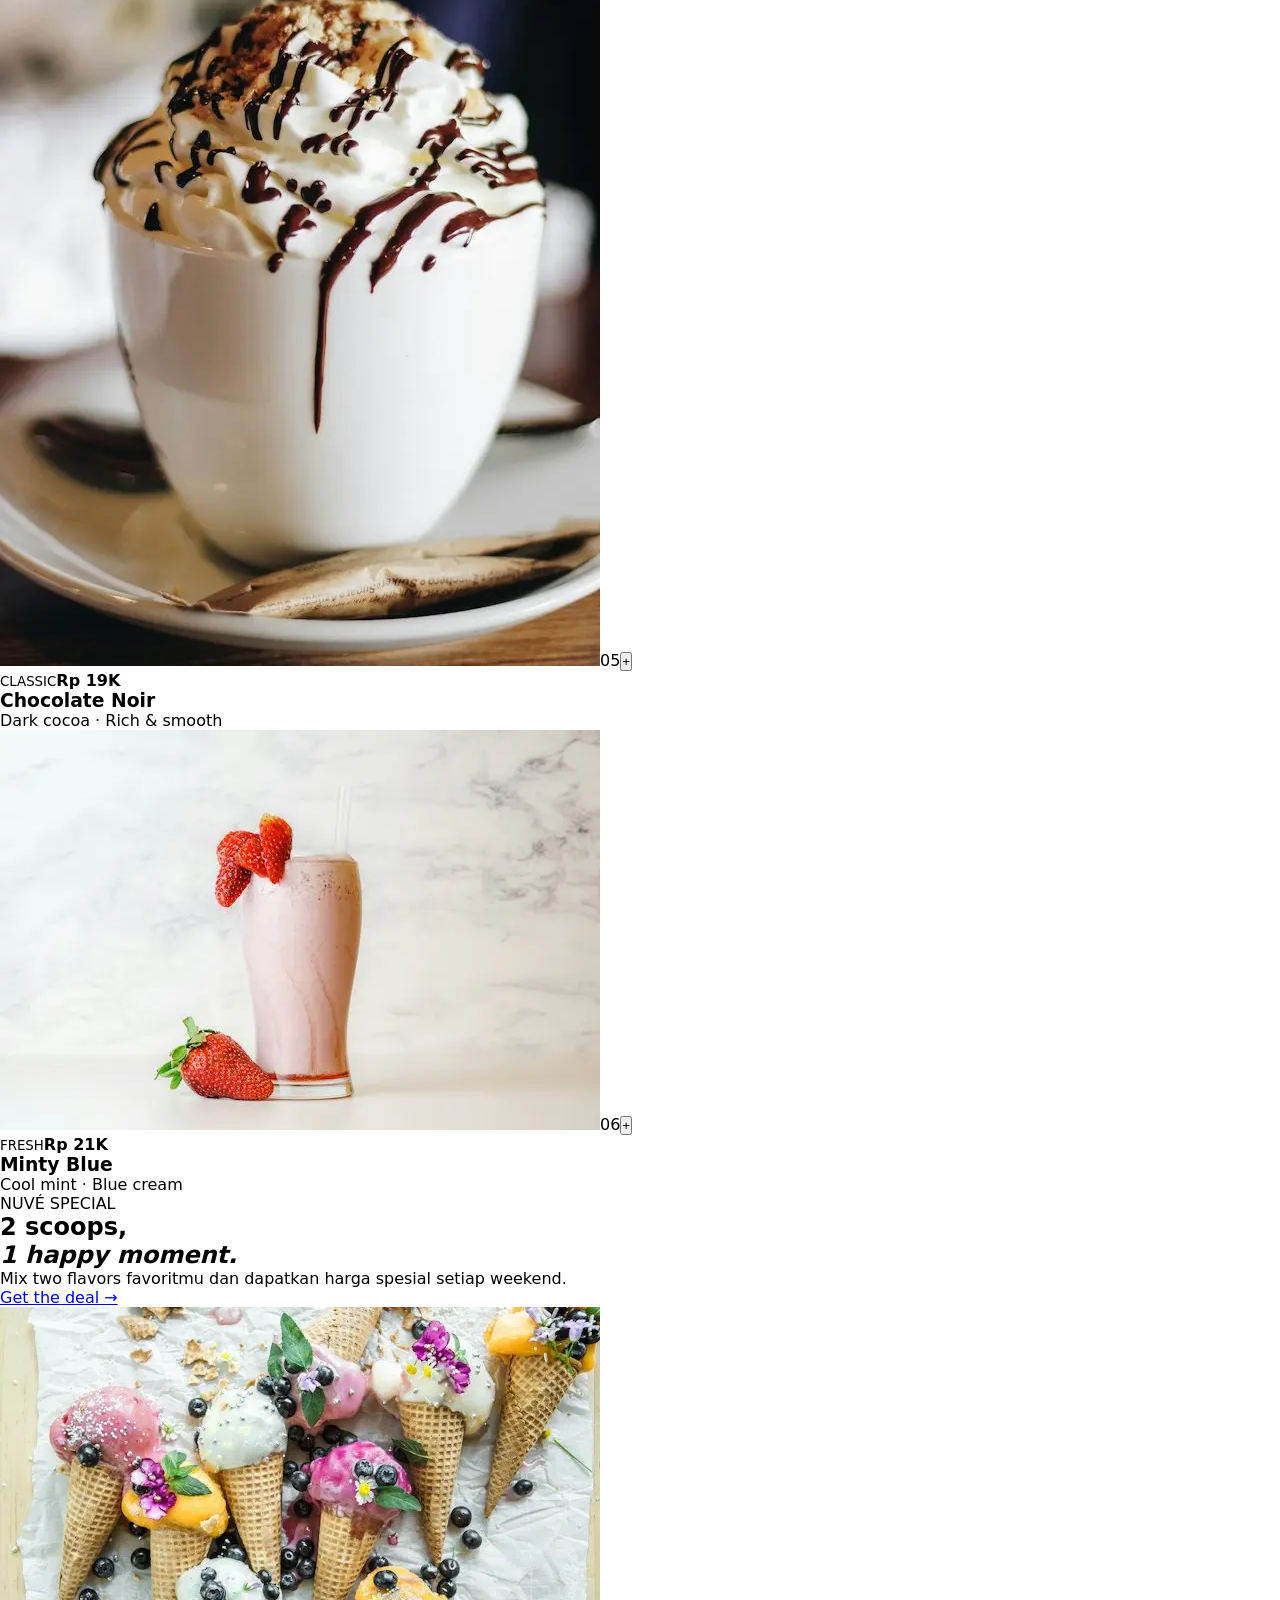
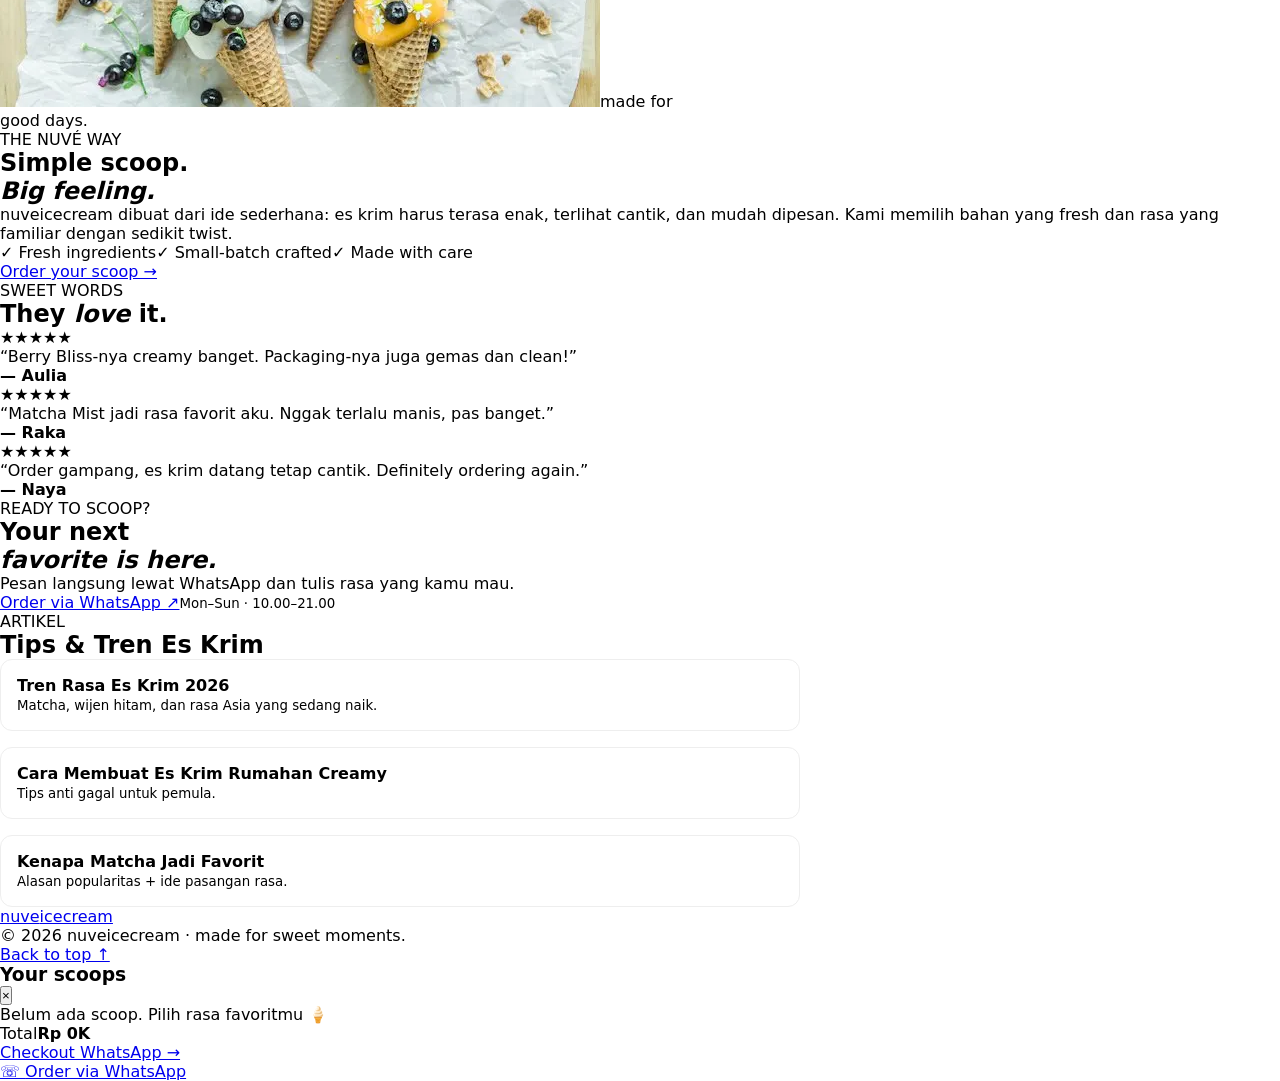
==== commit 117957c1: "Add files via upload" ====
--- a/index.html
+++ b/index.html
@@ -3,12 +3,32 @@
 <head>
   <meta charset="UTF-8">
   <meta name="viewport" content="width=device-width, initial-scale=1.0">
-  <meta name="description" content="Nuvé Ice Cream — temukan rasa es krim favoritmu. Es krim creamy dengan rasa yang bikin hari biasa terasa lebih spesial.">
-    <!-- Social sharing / Open Graph -->
+  
+  <!-- Primary Meta Tags -->
+  <title>Nuvé Ice Cream — Es Krim Creamy Segar | Order via WhatsApp</title>
+  <meta name="title" content="Nuvé Ice Cream — Es Krim Creamy Segar | Order via WhatsApp">
+  <meta name="description" content="Nuvé Ice Cream — es krim creamy segar dengan 12+ rasa favorit. Order mudah via WhatsApp. Coba Berry Bliss, Matcha Mist & lainnya.">
+  <meta name="keywords" content="es krim, ice cream, nuvé, nuve ice cream, es krim creamy, order es krim, es krim whatsapp, rasa es krim, berry bliss, matcha ice cream">
+  <meta name="robots" content="index, follow">
+  <meta name="google-site-verification" content="kQtLYntbi9b5xg6tQoUX534G31EocvKJ2fSrcaqmLH4" />
+  <meta name="msvalidate.01" content="A0274D92A002ECB6A89487C2C5C74A9D" />
+  <meta name="language" content="Indonesian">
+  <meta name="author" content="Nuvé Ice Cream">
+  <link rel="canonical" href="https://rnduu.my.id/">
+  
+  <!-- Favicon & Icons -->
+  <link rel="icon" type="image/x-icon" href="/favicon.ico">
+  <link rel="icon" type="image/png" sizes="32x32" href="/favicon.png">
+  <link rel="icon" type="image/png" sizes="192x192" href="/favicon-192.png">
+  <link rel="apple-touch-icon" sizes="180x180" href="/apple-touch-icon.png">
+  <link rel="manifest" href="/site.webmanifest">
+  <meta name="theme-color" content="#e8b4b8">
+  
+  <!-- Open Graph / Facebook -->
   <meta property="og:type" content="website">
   <meta property="og:site_name" content="Nuvé Ice Cream">
   <meta property="og:title" content="Nuvé Ice Cream — Find Your Happy Flavor">
-  <meta property="og:description" content="Temukan rasa es krim favoritmu. Creamy, fresh, dan dibuat untuk bikin hari biasa terasa lebih spesial.">
+  <meta property="og:description" content="Temukan rasa es krim favoritmu. Creamy, fresh, dan dibuat untuk bikin hari biasa terasa lebih spesial. Order via WhatsApp!">
   <meta property="og:url" content="https://rnduu.my.id/">
   <meta property="og:image" content="https://rnduu.my.id/og-image.png">
   <meta property="og:image:secure_url" content="https://rnduu.my.id/og-image.png">
@@ -16,16 +36,36 @@
   <meta property="og:image:width" content="1200">
   <meta property="og:image:height" content="630">
   <meta property="og:image:alt" content="Nuvé Ice Cream — Find Your Happy Flavor">
-  <!-- Twitter / X card -->
+  <meta property="og:locale" content="id_ID">
+  
+  <!-- Twitter / X -->
   <meta name="twitter:card" content="summary_large_image">
   <meta name="twitter:title" content="Nuvé Ice Cream — Find Your Happy Flavor">
   <meta name="twitter:description" content="Temukan rasa es krim favoritmu. Creamy, fresh, dan dibuat untuk bikin hari biasa terasa lebih spesial.">
   <meta name="twitter:image" content="https://rnduu.my.id/og-image.png">
-<title>nuveicecream — Find Your Flavor</title>
-  <link rel="preconnect" href="https://fonts.googleapis.com">
-  <link rel="preconnect" href="https://fonts.gstatic.com" crossorigin>
-  <link href="https://fonts.googleapis.com/css2?family=DM+Sans:wght@400;500;600;700&family=Playfair+Display:ital,wght@0,600;0,700;1,600&display=swap" rel="stylesheet">
-  <link rel="stylesheet" href="style.css">
+  
+  <!-- Structured Data -->
+  <script type="application/ld+json">
+  {
+    "@context": "https://schema.org",
+    "@type": "IceCreamShop",
+    "name": "Nuvé Ice Cream",
+    "description": "Es krim creamy dengan rasa yang bikin hari biasa terasa lebih spesial. 12+ signature flavors.",
+    "url": "https://rnduu.my.id/",
+    "image": "https://rnduu.my.id/og-image.png",
+    "telephone": "+6281210719902",
+    "servesCuisine": "Ice Cream",
+    "priceRange": "Rp 18.000 - Rp 25.000",
+    "openingHours": "Mo-Su 10:00-21:00",
+    "hasMenu": "https://rnduu.my.id/#flavors",
+    "potentialAction": {
+      "@type": "OrderAction",
+      "target": "https://wa.me/6281210719902"
+    }
+  }
+  </script>
+<link rel="preload" href="style.min.css" as="style" onload="this.onload=null;this.rel='stylesheet'">
+  <noscript><link rel="stylesheet" href="style.min.css"></noscript>
 </head>
 <body>
 <header class="navbar">
@@ -35,6 +75,7 @@
     <a href="#flavors">Flavors</a>
     <a href="#about">About</a>
     <a href="#reviews">Reviews</a>
+    <a href="/artikel/">Artikel</a>
   </nav>
   <div class="nav-actions">
     <button class="cart-btn" id="cartBtn" aria-label="Keranjang">🛒 <b id="cartCount">0</b></button>
@@ -61,7 +102,7 @@
   </div>
   <div class="hero-photo">
     <div class="photo-orb"></div>
-    <img src="https://images.unsplash.com/photo-1563805042-7684c019e1cb?auto=format&fit=crop&w=1100&q=85" alt="Es krim cone" fetchpriority="high">
+    <img src="/images/hero.webp" fetchpriority="high" alt="Es krim cone" fetchpriority="high">
     <div class="floating-note"><span>Today's pick</span><b>Berry Bliss</b><small>Rp 20K</small></div>
     <div class="mini-star">✦</div>
   </div>
@@ -83,27 +124,27 @@
   </div>
   <div class="flavor-grid" id="flavorGrid">
     <article class="flavor-card" data-category="classic">
-      <div class="flavor-image"><img src="https://images.unsplash.com/photo-1570197788417-0e82375c9371?auto=format&fit=crop&w=900&q=85" alt="Vanilla Cloud" loading="lazy"><span>01</span><button class="quick-add" data-name="Vanilla Cloud">+</button></div>
+      <div class="flavor-image"><img loading="lazy" src="/images/flavor3.webp" alt="Vanilla Cloud" loading="lazy"><span>01</span><button class="quick-add" data-name="Vanilla Cloud">+</button></div>
       <div class="flavor-info"><div><small>CLASSIC</small><b>Rp 18K</b></div><h3>Vanilla Cloud</h3><p>Soft vanilla · Milky cream</p></div>
     </article>
     <article class="flavor-card" data-category="fruity">
-      <div class="flavor-image"><img src="https://images.unsplash.com/photo-1497034825429-c343d7c6a68f?auto=format&fit=crop&w=900&q=85" alt="Berry Bliss" loading="lazy"><span>02</span><button class="quick-add" data-name="Berry Bliss">+</button></div>
+      <div class="flavor-image"><img loading="lazy" src="/images/flavor2.webp" alt="Berry Bliss" loading="lazy"><span>02</span><button class="quick-add" data-name="Berry Bliss">+</button></div>
       <div class="flavor-info"><div><small>BEST SELLER</small><b>Rp 20K</b></div><h3>Berry Bliss</h3><p>Sweet berry · Creamy finish</p></div>
     </article>
     <article class="flavor-card" data-category="fresh">
-      <div class="flavor-image"><img src="https://images.unsplash.com/photo-1515823064-d6e0c04616a7?auto=format&fit=crop&w=900&q=85" alt="Matcha Mist" loading="lazy"><span>03</span><button class="quick-add" data-name="Matcha Mist">+</button></div>
+      <div class="flavor-image"><img loading="lazy" src="/images/flavor6.webp" alt="Matcha Mist" loading="lazy"><span>03</span><button class="quick-add" data-name="Matcha Mist">+</button></div>
       <div class="flavor-info"><div><small>FRESH</small><b>Rp 20K</b></div><h3>Matcha Mist</h3><p>Matcha · Milky smooth</p></div>
     </article>
     <article class="flavor-card" data-category="fruity">
-      <div class="flavor-image"><img src="https://images.unsplash.com/photo-1567206563064-6f60f40a2b57?auto=format&fit=crop&w=900&q=85" alt="Strawberry Dream" loading="lazy"><span>04</span><button class="quick-add" data-name="Strawberry Dream">+</button></div>
+      <div class="flavor-image"><img loading="lazy" src="/images/flavor1.webp" alt="Strawberry Dream" loading="lazy"><span>04</span><button class="quick-add" data-name="Strawberry Dream">+</button></div>
       <div class="flavor-info"><div><small>FRUITY</small><b>Rp 20K</b></div><h3>Strawberry Dream</h3><p>Fresh strawberry · Sweet cream</p></div>
     </article>
     <article class="flavor-card" data-category="classic">
-      <div class="flavor-image"><img src="https://images.unsplash.com/photo-1557142046-c704a3adf364?auto=format&fit=crop&w=900&q=85" alt="Chocolate Noir" loading="lazy"><span>05</span><button class="quick-add" data-name="Chocolate Noir">+</button></div>
+      <div class="flavor-image"><img loading="lazy" src="/images/flavor5.webp" alt="Chocolate Noir" loading="lazy"><span>05</span><button class="quick-add" data-name="Chocolate Noir">+</button></div>
       <div class="flavor-info"><div><small>CLASSIC</small><b>Rp 19K</b></div><h3>Chocolate Noir</h3><p>Dark cocoa · Rich & smooth</p></div>
     </article>
     <article class="flavor-card" data-category="fresh">
-      <div class="flavor-image"><img src="https://images.unsplash.com/photo-1579954115545-a95591f28bfc?auto=format&fit=crop&w=900&q=85" alt="Minty Blue" loading="lazy"><span>06</span><button class="quick-add" data-name="Minty Blue">+</button></div>
+      <div class="flavor-image"><img loading="lazy" src="/images/flavor4.webp" alt="Minty Blue" loading="lazy"><span>06</span><button class="quick-add" data-name="Minty Blue">+</button></div>
       <div class="flavor-info"><div><small>FRESH</small><b>Rp 21K</b></div><h3>Minty Blue</h3><p>Cool mint · Blue cream</p></div>
     </article>
   </div>
@@ -115,7 +156,7 @@
 </section>
 
 <section class="about section" id="about">
-  <div class="about-photo"><img src="https://images.unsplash.com/photo-1501443762994-82bd5dace89a?auto=format&fit=crop&w=1100&q=85" alt="Ice cream cone" loading="lazy"><span>made for<br>good days.</span></div>
+  <div class="about-photo"><img loading="lazy" src="/images/flavor7.webp" alt="Ice cream cone" loading="lazy"><span>made for<br>good days.</span></div>
   <div class="about-copy">
     <span class="kicker">THE NUVÉ WAY</span>
     <h2>Simple scoop.<br><em>Big feeling.</em></h2>
@@ -138,6 +179,27 @@
   <div><span class="kicker">READY TO SCOOP?</span><h2>Your next<br><em>favorite is here.</em></h2></div>
   <div class="order-box"><p>Pesan langsung lewat WhatsApp dan tulis rasa yang kamu mau.</p><a class="primary-btn" href="https://wa.me/6281210719902?text=Halo%20kak%20rindu%20aku%20cek%20di%20website%20kamu%20keren%2C%20mau%20dong%20pesan%20menu%20........." target="_blank" rel="noopener">Order via WhatsApp ↗</a><small>Mon–Sun · 10.00–21.00</small></div>
 </section>
+
+<section class="section" id="artikel">
+  <div class="section-title">
+    <div>
+      <span class="kicker">ARTIKEL</span>
+      <h2>Tips & Tren Es Krim</h2>
+    </div>
+  </div>
+  <div style="display:grid; gap:16px; max-width:800px;">
+    <a href="/artikel/tren-rasa-es-krim-2026.html" style="text-decoration:none; color:inherit; padding:16px; border:1px solid #eee; border-radius:12px;">
+      <b>Tren Rasa Es Krim 2026</b><br><small>Matcha, wijen hitam, dan rasa Asia yang sedang naik.</small>
+    </a>
+    <a href="/artikel/cara-membuat-es-krim-rumahan.html" style="text-decoration:none; color:inherit; padding:16px; border:1px solid #eee; border-radius:12px;">
+      <b>Cara Membuat Es Krim Rumahan Creamy</b><br><small>Tips anti gagal untuk pemula.</small>
+    </a>
+    <a href="/artikel/es-krim-matcha-favorit.html" style="text-decoration:none; color:inherit; padding:16px; border:1px solid #eee; border-radius:12px;">
+      <b>Kenapa Matcha Jadi Favorit</b><br><small>Alasan popularitas + ide pasangan rasa.</small>
+    </a>
+  </div>
+</section>
+
 </main>
 
 <footer><a class="brand" href="#home">nuve<span>icecream</span></a><p>© 2026 nuveicecream · made for sweet moments.</p><a href="#home">Back to top ↑</a></footer>
@@ -145,22 +207,11 @@
 <div class="cart-drawer" id="cartDrawer">
   <div class="drawer-head"><h3>Your scoops</h3><button id="closeCart">×</button></div>
   <div id="cartItems" class="cart-items"><p class="empty">Belum ada scoop. Pilih rasa favoritmu 🍦</p></div>
-  <form id="orderForm" class="drawer-order-form" hidden>
-    <label for="customerName">Nama pelanggan</label>
-    <input id="customerName" name="customerName" type="text" maxlength="80" placeholder="Nama kamu" required>
-    <label for="customerWhatsApp">Nomor WhatsApp</label>
-    <input id="customerWhatsApp" name="customerWhatsApp" type="tel" maxlength="20" placeholder="Contoh: 081234567890" required>
-    <label for="orderNotes">Catatan (opsional)</label>
-    <textarea id="orderNotes" name="notes" rows="2" maxlength="300" placeholder="Catatan pesanan"></textarea>
-    <p id="orderMessage" class="order-message" role="status" aria-live="polite"></p>
-    <button class="primary-btn order-submit" type="submit" id="submitOrder">Kirim pesanan →</button>
-  </form>
-  <div class="cart-bottom"><div><span>Total</span><b id="cartTotal">Rp 0</b></div><button id="checkout" class="primary-btn" type="button">Lanjut checkout →</button></div>
+  <div class="cart-bottom"><div><span>Total</span><b id="cartTotal">Rp 0</b></div><a id="checkout" class="primary-btn" target="_blank" rel="noopener">Checkout WhatsApp →</a></div>
 </div>
 <div class="drawer-backdrop" id="backdrop"></div>
 <a class="wa-float" href="https://wa.me/6281210719902?text=Halo%20kak%20rindu%20aku%20cek%20di%20website%20kamu%20keren%2C%20mau%20dong%20pesan%20menu%20........." target="_blank" rel="noopener" aria-label="WhatsApp">☏ <span>Order via WhatsApp</span></a>
 
-<script src="config.js"></script>
-<script src="script.js"></script>
+<script defer src="script.js"></script>
 </body>
 </html>
--- a/style.min.css
+++ b/style.min.css
@@ -0,0 +1 @@
+:root{--blue:#1557d6;--blue2:#eaf1ff;--ink:#111827;--muted:#6b7280;--soft:#f5f7fa;--line:#e5e9ef;--white:#fff;--green:#25d366}*{box-sizing:border-box;margin:0;padding:0}html{scroll-behavior:smooth}body{font-family: system-ui, -apple-system, BlinkMacSystemFont, "Segoe UI", Roboto, sans-serif;
--- a/style.min.css
+++ b/style.min.css
@@ -0,0 +1 @@
+:root{--blue:#1557d6;--blue2:#eaf1ff;--ink:#111827;--muted:#6b7280;--soft:#f5f7fa;--line:#e5e9ef;--white:#fff;--green:#25d366}*{box-sizing:border-box;margin:0;padding:0}html{scroll-behavior:smooth}body{font-family: system-ui, -apple-system, BlinkMacSystemFont, "Segoe UI", Roboto, sans-serif;
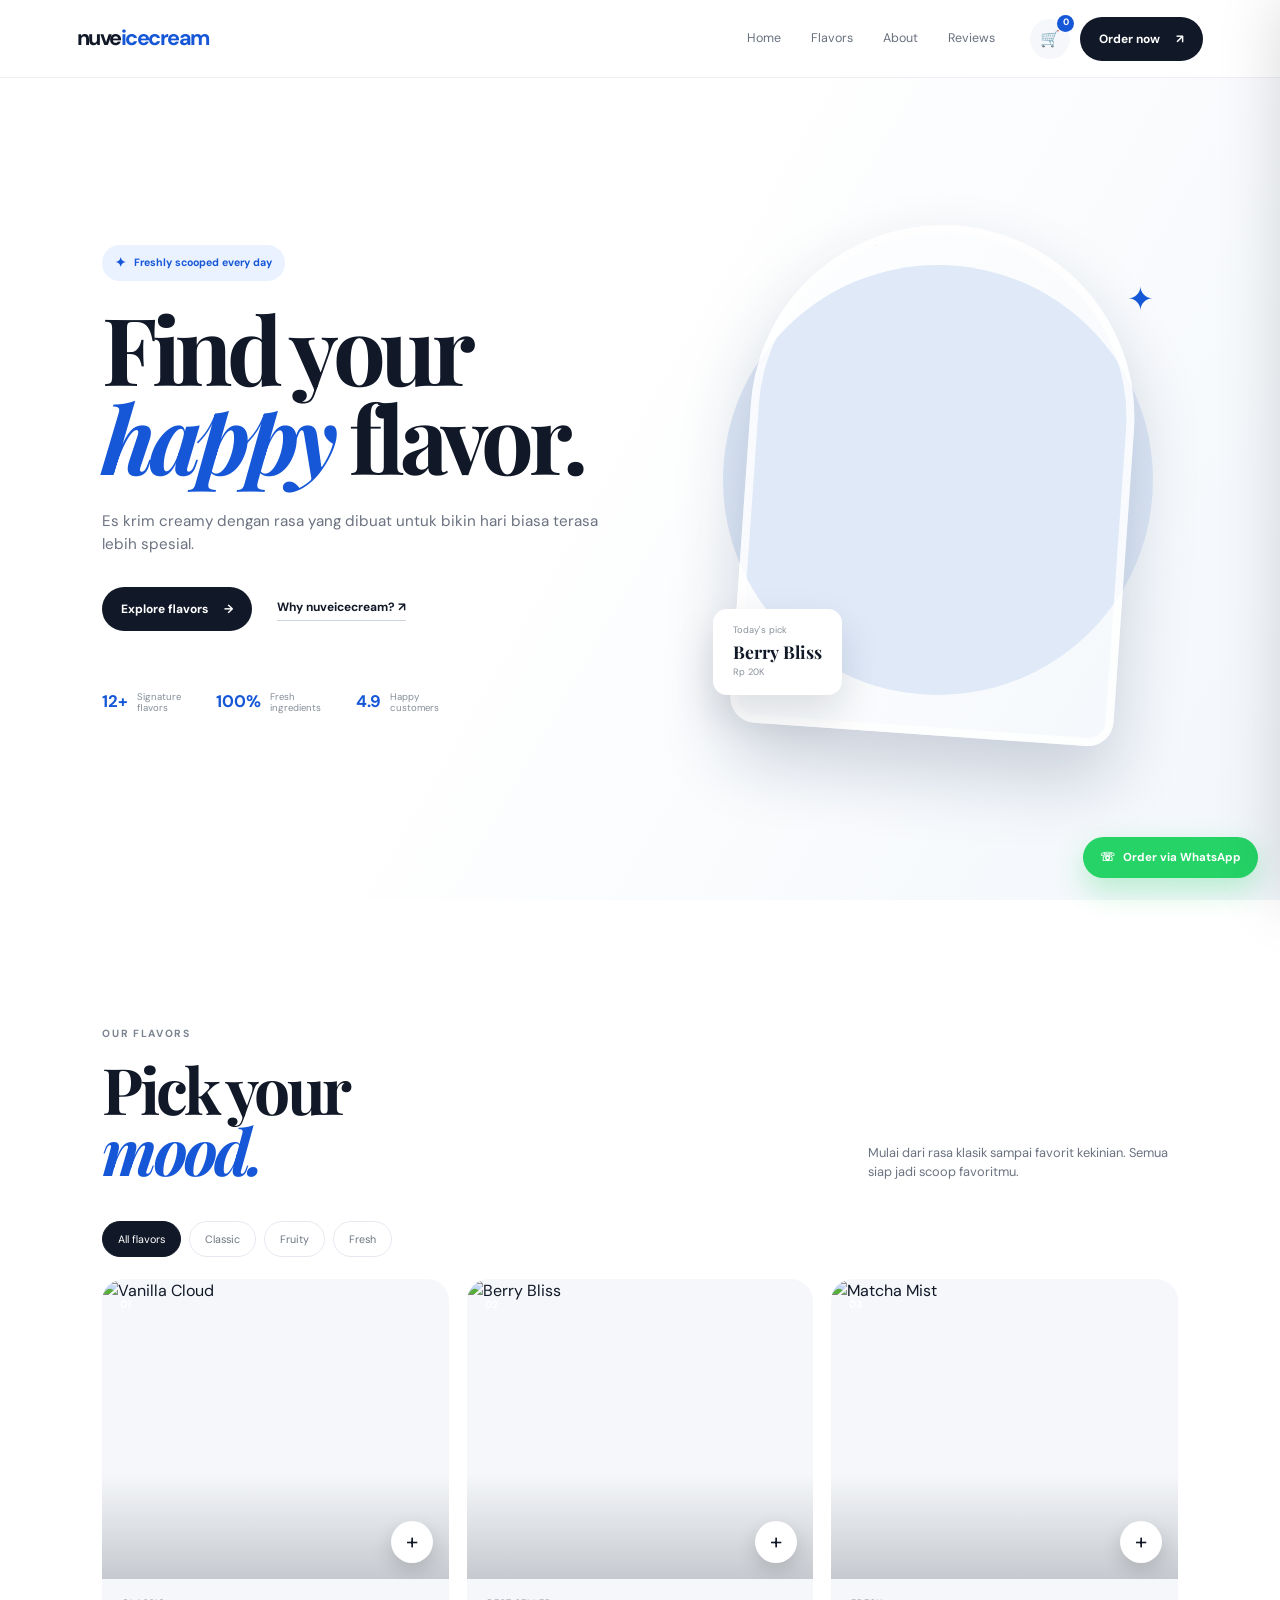
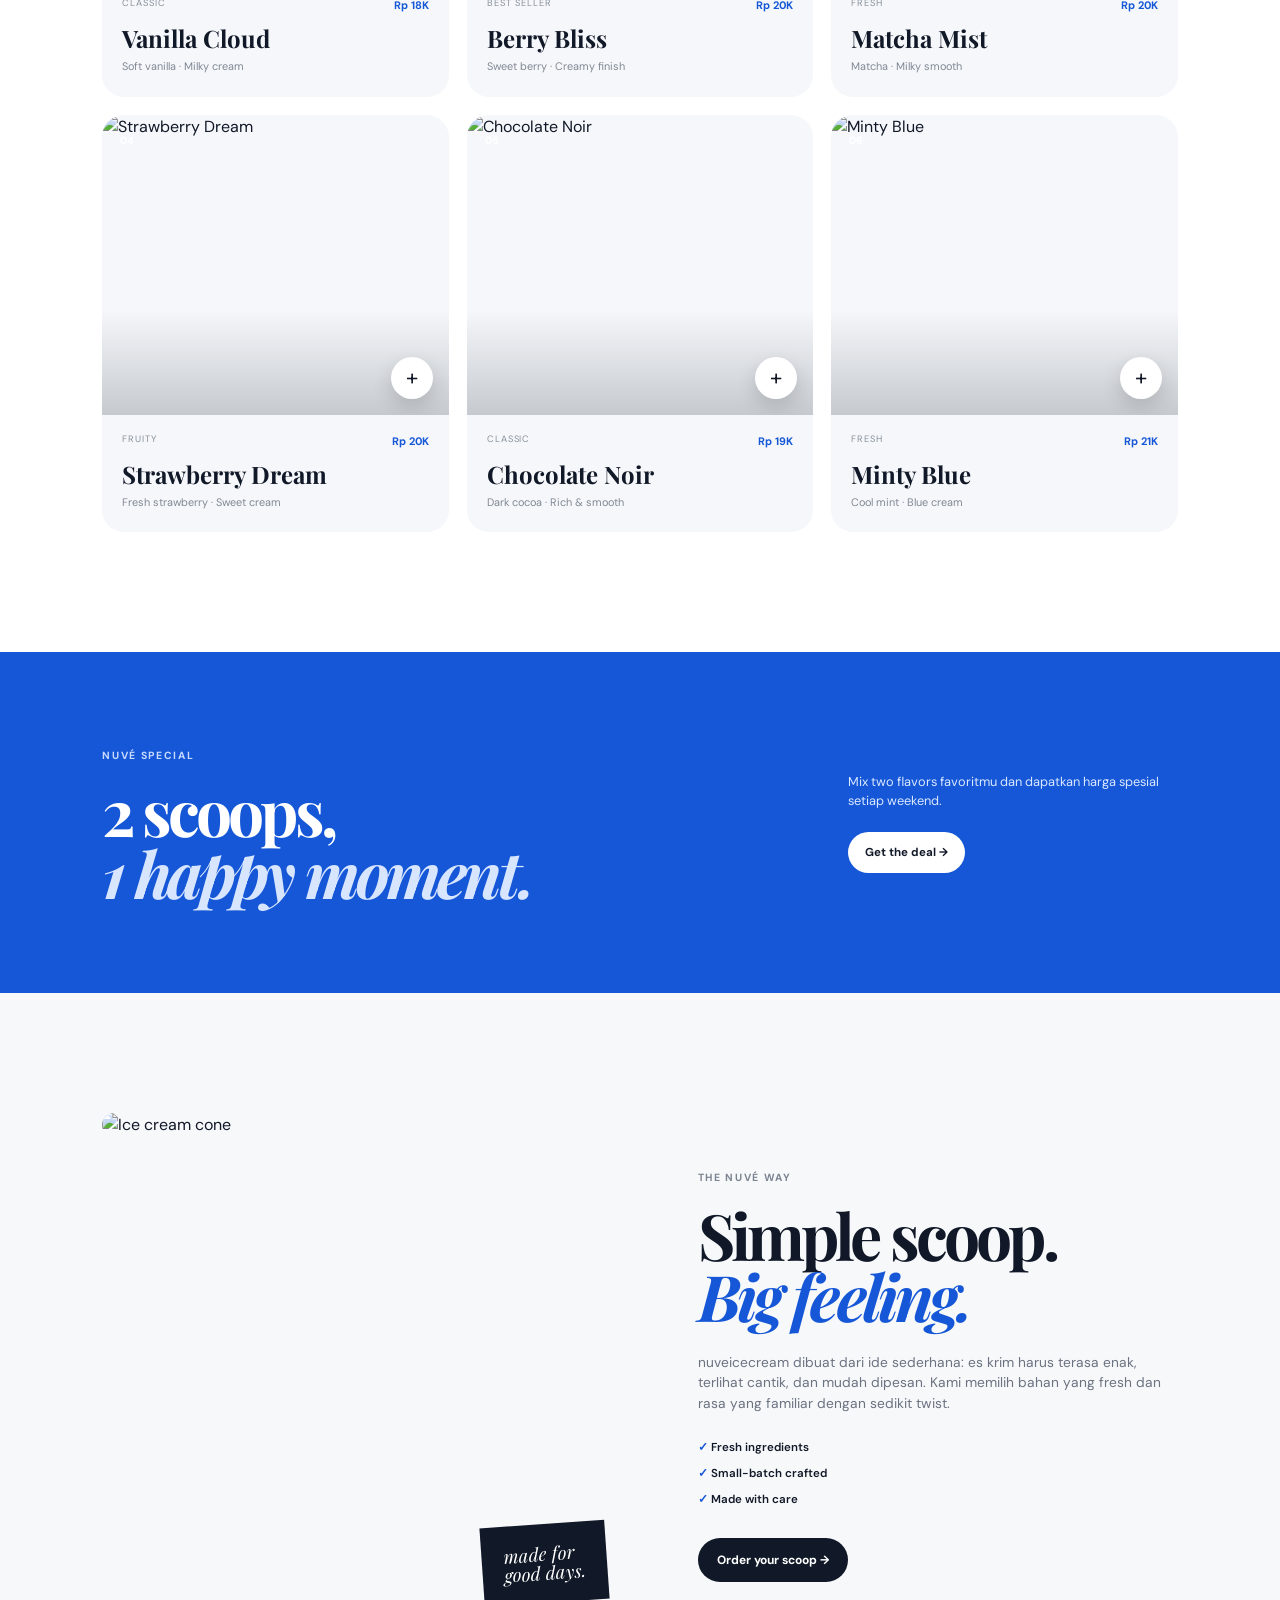
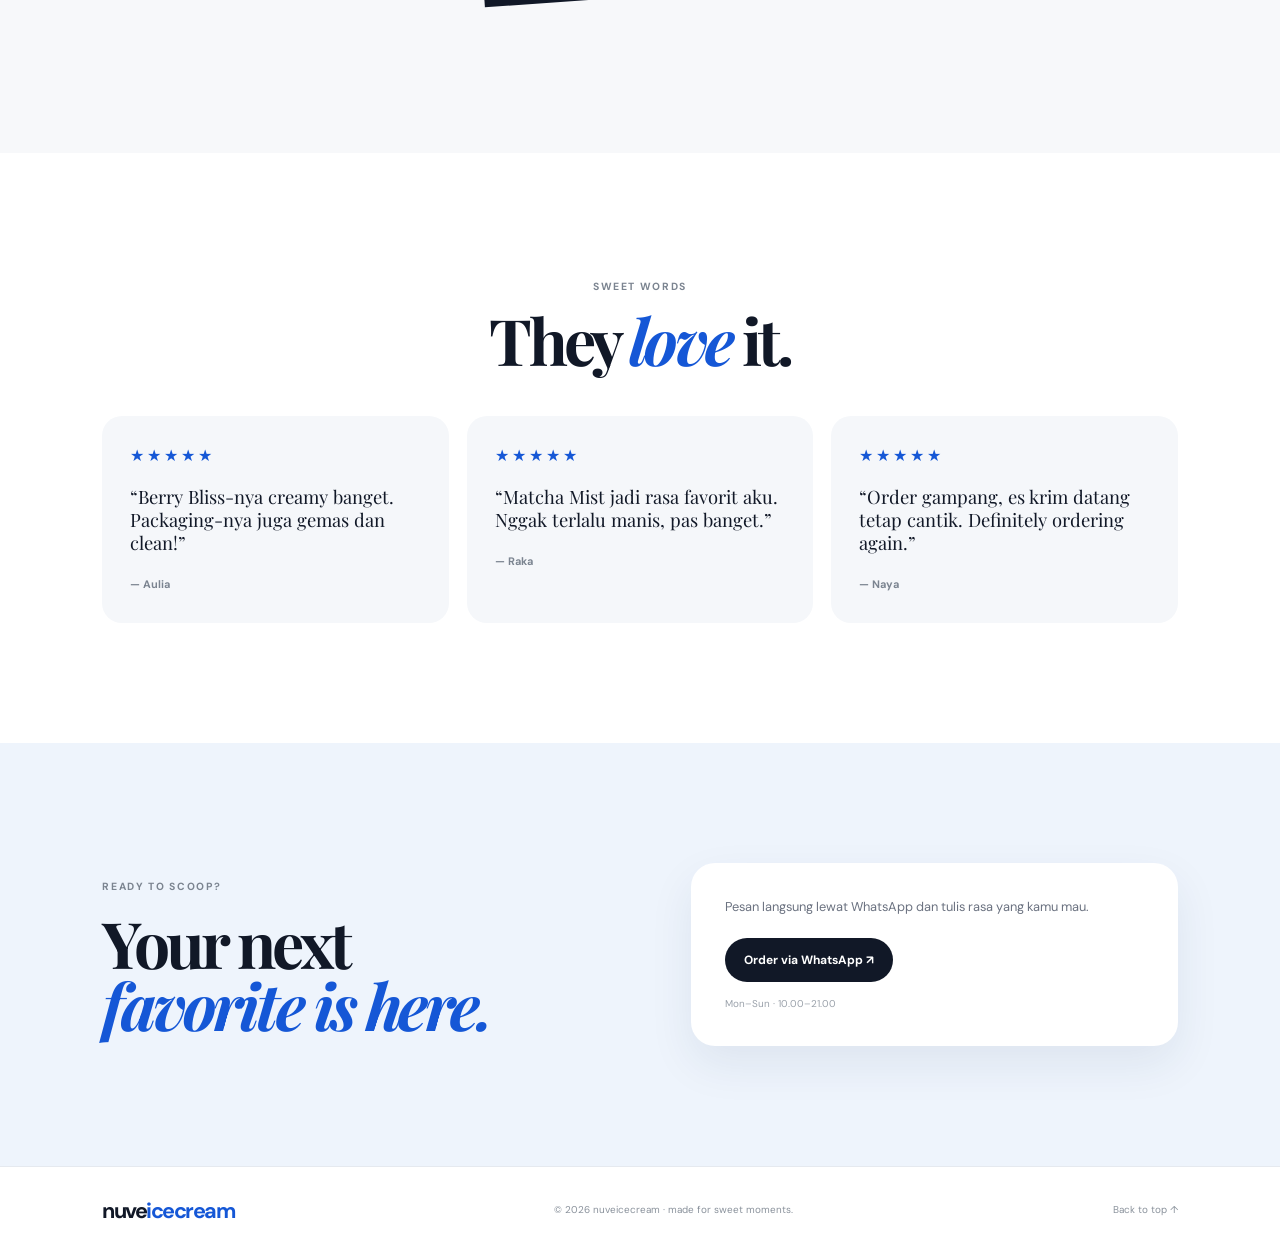
==== commit 6a40f4b8: "Add files via upload" ====
--- a/index.html
+++ b/index.html
@@ -3,69 +3,12 @@
 <head>
   <meta charset="UTF-8">
   <meta name="viewport" content="width=device-width, initial-scale=1.0">
-  
-  <!-- Primary Meta Tags -->
-  <title>Nuvé Ice Cream — Es Krim Creamy Segar | Order via WhatsApp</title>
-  <meta name="title" content="Nuvé Ice Cream — Es Krim Creamy Segar | Order via WhatsApp">
-  <meta name="description" content="Nuvé Ice Cream — es krim creamy segar dengan 12+ rasa favorit. Order mudah via WhatsApp. Coba Berry Bliss, Matcha Mist & lainnya.">
-  <meta name="keywords" content="es krim, ice cream, nuvé, nuve ice cream, es krim creamy, order es krim, es krim whatsapp, rasa es krim, berry bliss, matcha ice cream">
-  <meta name="robots" content="index, follow">
-  <meta name="google-site-verification" content="kQtLYntbi9b5xg6tQoUX534G31EocvKJ2fSrcaqmLH4" />
-  <meta name="msvalidate.01" content="A0274D92A002ECB6A89487C2C5C74A9D" />
-  <meta name="language" content="Indonesian">
-  <meta name="author" content="Nuvé Ice Cream">
-  <link rel="canonical" href="https://rnduu.my.id/">
-  
-  <!-- Favicon & Icons -->
-  <link rel="icon" type="image/x-icon" href="/favicon.ico">
-  <link rel="icon" type="image/png" sizes="32x32" href="/favicon.png">
-  <link rel="icon" type="image/png" sizes="192x192" href="/favicon-192.png">
-  <link rel="apple-touch-icon" sizes="180x180" href="/apple-touch-icon.png">
-  <link rel="manifest" href="/site.webmanifest">
-  <meta name="theme-color" content="#e8b4b8">
-  
-  <!-- Open Graph / Facebook -->
-  <meta property="og:type" content="website">
-  <meta property="og:site_name" content="Nuvé Ice Cream">
-  <meta property="og:title" content="Nuvé Ice Cream — Find Your Happy Flavor">
-  <meta property="og:description" content="Temukan rasa es krim favoritmu. Creamy, fresh, dan dibuat untuk bikin hari biasa terasa lebih spesial. Order via WhatsApp!">
-  <meta property="og:url" content="https://rnduu.my.id/">
-  <meta property="og:image" content="https://rnduu.my.id/og-image.png">
-  <meta property="og:image:secure_url" content="https://rnduu.my.id/og-image.png">
-  <meta property="og:image:type" content="image/png">
-  <meta property="og:image:width" content="1200">
-  <meta property="og:image:height" content="630">
-  <meta property="og:image:alt" content="Nuvé Ice Cream — Find Your Happy Flavor">
-  <meta property="og:locale" content="id_ID">
-  
-  <!-- Twitter / X -->
-  <meta name="twitter:card" content="summary_large_image">
-  <meta name="twitter:title" content="Nuvé Ice Cream — Find Your Happy Flavor">
-  <meta name="twitter:description" content="Temukan rasa es krim favoritmu. Creamy, fresh, dan dibuat untuk bikin hari biasa terasa lebih spesial.">
-  <meta name="twitter:image" content="https://rnduu.my.id/og-image.png">
-  
-  <!-- Structured Data -->
-  <script type="application/ld+json">
-  {
-    "@context": "https://schema.org",
-    "@type": "IceCreamShop",
-    "name": "Nuvé Ice Cream",
-    "description": "Es krim creamy dengan rasa yang bikin hari biasa terasa lebih spesial. 12+ signature flavors.",
-    "url": "https://rnduu.my.id/",
-    "image": "https://rnduu.my.id/og-image.png",
-    "telephone": "+6281210719902",
-    "servesCuisine": "Ice Cream",
-    "priceRange": "Rp 18.000 - Rp 25.000",
-    "openingHours": "Mo-Su 10:00-21:00",
-    "hasMenu": "https://rnduu.my.id/#flavors",
-    "potentialAction": {
-      "@type": "OrderAction",
-      "target": "https://wa.me/6281210719902"
-    }
-  }
-  </script>
-<link rel="preload" href="style.min.css" as="style" onload="this.onload=null;this.rel='stylesheet'">
-  <noscript><link rel="stylesheet" href="style.min.css"></noscript>
+  <meta name="description" content="nuveicecream — temukan rasa es krim favoritmu.">
+  <title>nuveicecream — Find Your Flavor</title>
+  <link rel="preconnect" href="https://fonts.googleapis.com">
+  <link rel="preconnect" href="https://fonts.gstatic.com" crossorigin>
+  <link href="https://fonts.googleapis.com/css2?family=DM+Sans:wght@400;500;600;700&family=Playfair+Display:ital,wght@0,600;0,700;1,600&display=swap" rel="stylesheet">
+  <link rel="stylesheet" href="style.css">
 </head>
 <body>
 <header class="navbar">
@@ -75,7 +18,6 @@
     <a href="#flavors">Flavors</a>
     <a href="#about">About</a>
     <a href="#reviews">Reviews</a>
-    <a href="/artikel/">Artikel</a>
   </nav>
   <div class="nav-actions">
     <button class="cart-btn" id="cartBtn" aria-label="Keranjang">🛒 <b id="cartCount">0</b></button>
@@ -102,7 +44,7 @@
   </div>
   <div class="hero-photo">
     <div class="photo-orb"></div>
-    <img src="/images/hero.webp" fetchpriority="high" alt="Es krim cone" fetchpriority="high">
+    <img src="https://images.unsplash.com/photo-1563805042-7684c019e1cb?auto=format&fit=crop&w=1100&q=85" alt="Es krim cone" fetchpriority="high">
     <div class="floating-note"><span>Today's pick</span><b>Berry Bliss</b><small>Rp 20K</small></div>
     <div class="mini-star">✦</div>
   </div>
@@ -124,27 +66,27 @@
   </div>
   <div class="flavor-grid" id="flavorGrid">
     <article class="flavor-card" data-category="classic">
-      <div class="flavor-image"><img loading="lazy" src="/images/flavor3.webp" alt="Vanilla Cloud" loading="lazy"><span>01</span><button class="quick-add" data-name="Vanilla Cloud">+</button></div>
+      <div class="flavor-image"><img src="https://images.unsplash.com/photo-1570197788417-0e82375c9371?auto=format&fit=crop&w=900&q=85" alt="Vanilla Cloud" loading="lazy"><span>01</span><button class="quick-add" data-name="Vanilla Cloud">+</button></div>
       <div class="flavor-info"><div><small>CLASSIC</small><b>Rp 18K</b></div><h3>Vanilla Cloud</h3><p>Soft vanilla · Milky cream</p></div>
     </article>
     <article class="flavor-card" data-category="fruity">
-      <div class="flavor-image"><img loading="lazy" src="/images/flavor2.webp" alt="Berry Bliss" loading="lazy"><span>02</span><button class="quick-add" data-name="Berry Bliss">+</button></div>
+      <div class="flavor-image"><img src="https://images.unsplash.com/photo-1497034825429-c343d7c6a68f?auto=format&fit=crop&w=900&q=85" alt="Berry Bliss" loading="lazy"><span>02</span><button class="quick-add" data-name="Berry Bliss">+</button></div>
       <div class="flavor-info"><div><small>BEST SELLER</small><b>Rp 20K</b></div><h3>Berry Bliss</h3><p>Sweet berry · Creamy finish</p></div>
     </article>
     <article class="flavor-card" data-category="fresh">
-      <div class="flavor-image"><img loading="lazy" src="/images/flavor6.webp" alt="Matcha Mist" loading="lazy"><span>03</span><button class="quick-add" data-name="Matcha Mist">+</button></div>
+      <div class="flavor-image"><img src="https://images.unsplash.com/photo-1515823064-d6e0c04616a7?auto=format&fit=crop&w=900&q=85" alt="Matcha Mist" loading="lazy"><span>03</span><button class="quick-add" data-name="Matcha Mist">+</button></div>
       <div class="flavor-info"><div><small>FRESH</small><b>Rp 20K</b></div><h3>Matcha Mist</h3><p>Matcha · Milky smooth</p></div>
     </article>
     <article class="flavor-card" data-category="fruity">
-      <div class="flavor-image"><img loading="lazy" src="/images/flavor1.webp" alt="Strawberry Dream" loading="lazy"><span>04</span><button class="quick-add" data-name="Strawberry Dream">+</button></div>
+      <div class="flavor-image"><img src="https://images.unsplash.com/photo-1567206563064-6f60f40a2b57?auto=format&fit=crop&w=900&q=85" alt="Strawberry Dream" loading="lazy"><span>04</span><button class="quick-add" data-name="Strawberry Dream">+</button></div>
       <div class="flavor-info"><div><small>FRUITY</small><b>Rp 20K</b></div><h3>Strawberry Dream</h3><p>Fresh strawberry · Sweet cream</p></div>
     </article>
     <article class="flavor-card" data-category="classic">
-      <div class="flavor-image"><img loading="lazy" src="/images/flavor5.webp" alt="Chocolate Noir" loading="lazy"><span>05</span><button class="quick-add" data-name="Chocolate Noir">+</button></div>
+      <div class="flavor-image"><img src="https://images.unsplash.com/photo-1557142046-c704a3adf364?auto=format&fit=crop&w=900&q=85" alt="Chocolate Noir" loading="lazy"><span>05</span><button class="quick-add" data-name="Chocolate Noir">+</button></div>
       <div class="flavor-info"><div><small>CLASSIC</small><b>Rp 19K</b></div><h3>Chocolate Noir</h3><p>Dark cocoa · Rich & smooth</p></div>
     </article>
     <article class="flavor-card" data-category="fresh">
-      <div class="flavor-image"><img loading="lazy" src="/images/flavor4.webp" alt="Minty Blue" loading="lazy"><span>06</span><button class="quick-add" data-name="Minty Blue">+</button></div>
+      <div class="flavor-image"><img src="https://images.unsplash.com/photo-1579954115545-a95591f28bfc?auto=format&fit=crop&w=900&q=85" alt="Minty Blue" loading="lazy"><span>06</span><button class="quick-add" data-name="Minty Blue">+</button></div>
       <div class="flavor-info"><div><small>FRESH</small><b>Rp 21K</b></div><h3>Minty Blue</h3><p>Cool mint · Blue cream</p></div>
     </article>
   </div>
@@ -156,7 +98,7 @@
 </section>
 
 <section class="about section" id="about">
-  <div class="about-photo"><img loading="lazy" src="/images/flavor7.webp" alt="Ice cream cone" loading="lazy"><span>made for<br>good days.</span></div>
+  <div class="about-photo"><img src="https://images.unsplash.com/photo-1501443762994-82bd5dace89a?auto=format&fit=crop&w=1100&q=85" alt="Ice cream cone" loading="lazy"><span>made for<br>good days.</span></div>
   <div class="about-copy">
     <span class="kicker">THE NUVÉ WAY</span>
     <h2>Simple scoop.<br><em>Big feeling.</em></h2>
@@ -179,27 +121,6 @@
   <div><span class="kicker">READY TO SCOOP?</span><h2>Your next<br><em>favorite is here.</em></h2></div>
   <div class="order-box"><p>Pesan langsung lewat WhatsApp dan tulis rasa yang kamu mau.</p><a class="primary-btn" href="https://wa.me/6281210719902?text=Halo%20kak%20rindu%20aku%20cek%20di%20website%20kamu%20keren%2C%20mau%20dong%20pesan%20menu%20........." target="_blank" rel="noopener">Order via WhatsApp ↗</a><small>Mon–Sun · 10.00–21.00</small></div>
 </section>
-
-<section class="section" id="artikel">
-  <div class="section-title">
-    <div>
-      <span class="kicker">ARTIKEL</span>
-      <h2>Tips & Tren Es Krim</h2>
-    </div>
-  </div>
-  <div style="display:grid; gap:16px; max-width:800px;">
-    <a href="/artikel/tren-rasa-es-krim-2026.html" style="text-decoration:none; color:inherit; padding:16px; border:1px solid #eee; border-radius:12px;">
-      <b>Tren Rasa Es Krim 2026</b><br><small>Matcha, wijen hitam, dan rasa Asia yang sedang naik.</small>
-    </a>
-    <a href="/artikel/cara-membuat-es-krim-rumahan.html" style="text-decoration:none; color:inherit; padding:16px; border:1px solid #eee; border-radius:12px;">
-      <b>Cara Membuat Es Krim Rumahan Creamy</b><br><small>Tips anti gagal untuk pemula.</small>
-    </a>
-    <a href="/artikel/es-krim-matcha-favorit.html" style="text-decoration:none; color:inherit; padding:16px; border:1px solid #eee; border-radius:12px;">
-      <b>Kenapa Matcha Jadi Favorit</b><br><small>Alasan popularitas + ide pasangan rasa.</small>
-    </a>
-  </div>
-</section>
-
 </main>
 
 <footer><a class="brand" href="#home">nuve<span>icecream</span></a><p>© 2026 nuveicecream · made for sweet moments.</p><a href="#home">Back to top ↑</a></footer>
@@ -212,6 +133,6 @@
 <div class="drawer-backdrop" id="backdrop"></div>
 <a class="wa-float" href="https://wa.me/6281210719902?text=Halo%20kak%20rindu%20aku%20cek%20di%20website%20kamu%20keren%2C%20mau%20dong%20pesan%20menu%20........." target="_blank" rel="noopener" aria-label="WhatsApp">☏ <span>Order via WhatsApp</span></a>
 
-<script defer src="script.js"></script>
+<script src="script.js"></script>
 </body>
 </html>
--- a/style.css
+++ b/style.css
@@ -0,0 +1,25 @@
+:root{--blue:#1557d6;--blue2:#eaf1ff;--ink:#111827;--muted:#6b7280;--soft:#f5f7fa;--line:#e5e9ef;--white:#fff;--green:#25d366}
+*{box-sizing:border-box;margin:0;padding:0}html{scroll-behavior:smooth}body{font-family:"DM Sans",sans-serif;color:var(--ink);background:#fff;line-height:1.5}a{text-decoration:none;color:inherit}button{font:inherit;border:0;cursor:pointer}
+.navbar{height:78px;position:fixed;z-index:90;top:0;left:0;right:0;padding:0 6vw;display:flex;align-items:center;background:rgba(255,255,255,.88);backdrop-filter:blur(16px);border-bottom:1px solid rgba(229,233,239,.7)}
+.brand{font-size:1.35rem;font-weight:700;letter-spacing:-.07em}.brand span{color:var(--blue)}
+nav{display:flex;gap:30px;margin-left:auto;margin-right:35px}nav a{font-size:.78rem;color:#68717e}nav a:hover{color:var(--blue)}
+.nav-actions{display:flex;gap:10px;align-items:center}.cart-btn{background:var(--soft);border-radius:50%;width:40px;height:40px;position:relative}.cart-btn b{position:absolute;top:-4px;right:-4px;background:var(--blue);color:#fff;border-radius:50%;font-size:.58rem;min-width:17px;height:17px;display:grid;place-items:center}
+.order-btn,.primary-btn{display:inline-flex;align-items:center;gap:16px;background:var(--ink);color:#fff;border-radius:999px;padding:13px 19px;font-size:.75rem;font-weight:700;transition:.25s}.order-btn:hover,.primary-btn:hover{background:var(--blue);transform:translateY(-2px)}
+.menu-btn{display:none;background:none;font-size:1.4rem}
+.hero{min-height:100vh;padding:130px 8vw 70px;display:grid;grid-template-columns:1fr .9fr;gap:5vw;align-items:center;background:linear-gradient(120deg,#fff 45%,#f2f6fb)}
+.pill{display:inline-flex;gap:8px;align-items:center;background:var(--blue2);color:var(--blue);padding:8px 13px;border-radius:999px;font-size:.66rem;font-weight:700}.pill span{font-size:.8rem}
+h1,h2{font-family:"Playfair Display",serif;letter-spacing:-.06em;line-height:.96}h1{font-size:clamp(4rem,7.3vw,7.2rem);margin:22px 0 28px}h1 em,h2 em{color:var(--blue);font-style:italic}h2{font-size:clamp(3rem,5vw,5rem)}
+.hero-copy>p:not(.pill){max-width:500px;color:var(--muted);font-size:.95rem}.hero-buttons{display:flex;align-items:center;gap:25px;margin-top:32px}.secondary-link{font-size:.75rem;font-weight:700;border-bottom:1px solid #cfd5dc;padding-bottom:4px}.stats{display:flex;gap:35px;margin-top:58px}.stats div{display:flex;align-items:center;gap:9px}.stats strong{color:var(--blue);font-size:1.05rem}.stats small{font-size:.6rem;line-height:1.2;color:#858e99}
+.hero-photo{height:570px;position:relative;display:grid;place-items:center}.photo-orb{position:absolute;width:430px;height:430px;background:#dfe9f8;border-radius:50%}.hero-photo img{position:relative;width:min(30vw,390px);height:510px;object-fit:cover;border-radius:210px 210px 28px 28px;box-shadow:0 35px 70px rgba(17,40,80,.2);border:8px solid rgba(255,255,255,.8);transform:rotate(4deg)}.floating-note{position:absolute;z-index:3;left:3%;bottom:70px;background:#fff;padding:15px 20px;border-radius:14px;box-shadow:0 18px 40px rgba(17,24,39,.13);display:grid;gap:1px}.floating-note span,.floating-note small{font-size:.58rem;color:#89919b}.floating-note b{font-family:"Playfair Display";font-size:1.1rem}.mini-star{position:absolute;right:5%;top:80px;color:var(--blue);font-size:2rem}
+.section{padding:120px 8vw}.section-title{display:flex;justify-content:space-between;align-items:end;margin-bottom:40px}.section-title>p{max-width:310px;color:var(--muted);font-size:.8rem}.kicker{font-size:.65rem;letter-spacing:.16em;font-weight:700;color:#7b8490}.kicker.light{color:#c9dcff}.section-title h2{margin-top:14px}
+.filter-row{display:flex;gap:8px;margin-bottom:22px}.filter{padding:9px 15px;border:1px solid var(--line);border-radius:999px;background:#fff;color:#6d7580;font-size:.67rem}.filter.active,.filter:hover{background:var(--ink);color:#fff;border-color:var(--ink)}
+.flavor-grid{display:grid;grid-template-columns:repeat(3,1fr);gap:18px}.flavor-card{background:var(--soft);border-radius:22px;overflow:hidden;transition:.3s}.flavor-card:hover{transform:translateY(-7px);box-shadow:0 22px 50px rgba(17,35,60,.1)}.flavor-card.hidden{display:none}.flavor-image{height:300px;position:relative;overflow:hidden}.flavor-image img{width:100%;height:100%;object-fit:cover;display:block;transition:.5s}.flavor-card:hover .flavor-image img{transform:scale(1.06)}.flavor-image:after{content:"";position:absolute;inset:0;background:linear-gradient(180deg,transparent 65%,rgba(10,20,35,.2))}.flavor-image>span{position:absolute;z-index:2;left:18px;top:18px;color:#fff;font-size:.65rem;font-weight:700}.quick-add{position:absolute;z-index:4;right:16px;bottom:16px;width:42px;height:42px;border-radius:50%;background:#fff;color:var(--ink);font-size:1.4rem;box-shadow:0 8px 20px rgba(0,0,0,.15);transition:.2s}.quick-add:hover{background:var(--blue);color:#fff}.flavor-info{padding:18px 20px 22px}.flavor-info>div{display:flex;justify-content:space-between}.flavor-info small{font-size:.58rem;letter-spacing:.1em;color:#87909b}.flavor-info b{font-size:.68rem;color:var(--blue)}.flavor-info h3{font-family:"Playfair Display";font-size:1.5rem;margin:7px 0 2px}.flavor-info p{font-size:.68rem;color:#808894}
+.banner{padding:90px 8vw;display:flex;justify-content:space-between;align-items:center;background:var(--blue);color:#fff}.banner h2{margin-top:14px}.banner h2 em{color:#d7e5ff}.banner-right{max-width:330px}.banner-right p{font-size:.8rem;color:#dce8ff;margin-bottom:22px}.light-btn{display:inline-flex;padding:12px 17px;background:#fff;color:var(--ink);border-radius:999px;font-size:.72rem;font-weight:700}
+.about{display:grid;grid-template-columns:1fr 1fr;gap:9vw;align-items:center;background:#f7f8fa}.about-photo{height:520px;position:relative}.about-photo img{width:100%;height:100%;object-fit:cover;border-radius:28px}.about-photo span{position:absolute;right:-25px;bottom:30px;background:var(--ink);color:#fff;padding:20px 22px;font-family:"Playfair Display";font-style:italic;font-size:1.15rem;line-height:1.05;transform:rotate(-4deg)}.about-copy h2{margin:16px 0 25px}.about-copy>p{max-width:480px;color:var(--muted);font-size:.86rem}.checks{display:grid;gap:9px;margin:25px 0 30px}.checks span{font-size:.72rem;font-weight:600}.checks span::first-letter{color:var(--blue)}
+.center-title{text-align:center}.center-title h2{margin-top:12px}.review-grid{display:grid;grid-template-columns:repeat(3,1fr);gap:18px;margin-top:45px}.review-grid article{padding:28px;background:var(--soft);border-radius:20px}.review-grid article div{color:var(--blue);letter-spacing:3px}.review-grid p{font-family:"Playfair Display";font-size:1.15rem;line-height:1.25;margin:17px 0}.review-grid b{font-size:.68rem;color:#7b8490}
+.order{display:grid;grid-template-columns:1fr 1fr;gap:8vw;align-items:center;background:#eef4fc}.order h2{margin-top:15px}.order-box{background:#fff;padding:34px;border-radius:24px;box-shadow:0 18px 45px rgba(20,50,90,.08)}.order-box p{color:var(--muted);font-size:.8rem;margin-bottom:22px}.order-box small{display:block;color:#9aa1aa;font-size:.62rem;margin-top:15px}
+footer{padding:28px 8vw;border-top:1px solid var(--line);display:flex;justify-content:space-between;align-items:center}footer p,footer>a:last-child{font-size:.62rem;color:#89919b}
+.cart-drawer{position:fixed;z-index:120;top:0;right:-420px;width:min(400px,92vw);height:100vh;background:#fff;padding:25px;box-shadow:-20px 0 60px rgba(0,0,0,.15);transition:.35s;display:flex;flex-direction:column}.cart-drawer.open{right:0}.drawer-head{display:flex;justify-content:space-between;align-items:center}.drawer-head h3{font-family:"Playfair Display";font-size:1.5rem}.drawer-head button{background:var(--soft);width:35px;height:35px;border-radius:50%;font-size:1.3rem}.cart-items{flex:1;padding:25px 0}.empty{color:#89919b;font-size:.78rem;text-align:center;padding-top:50px}.cart-item{display:flex;justify-content:space-between;padding:14px 0;border-bottom:1px solid var(--line);font-size:.78rem}.cart-item b{color:var(--blue)}.cart-bottom{border-top:1px solid var(--line);padding-top:20px}.cart-bottom>div{display:flex;justify-content:space-between;margin-bottom:15px;font-size:.8rem}.cart-bottom .primary-btn{width:100%;justify-content:center}.drawer-backdrop{position:fixed;inset:0;background:rgba(10,20,35,.35);z-index:110;opacity:0;visibility:hidden;transition:.3s}.drawer-backdrop.open{opacity:1;visibility:visible}
+.wa-float{position:fixed;right:22px;bottom:22px;z-index:100;display:flex;align-items:center;gap:8px;background:#25d366;color:#fff;border-radius:999px;padding:12px 17px;font-size:.72rem;font-weight:700;box-shadow:0 12px 30px rgba(37,211,102,.3);transition:.25s}.wa-float:hover{transform:translateY(-4px)}
+@media(max-width:850px){nav{position:absolute;top:78px;left:0;right:0;background:#fff;padding:22px 6vw;display:none;flex-direction:column;margin:0;gap:18px;border-bottom:1px solid var(--line)}nav.open{display:flex}.menu-btn{display:block;margin-left:8px}.nav-actions .order-btn{display:none}.hero{grid-template-columns:1fr;padding-top:115px}.hero-photo{height:470px}.hero-photo img{width:310px;height:430px}.photo-orb{width:350px;height:350px}.flavor-grid,.review-grid{grid-template-columns:repeat(2,1fr)}.about,.order{grid-template-columns:1fr}.about-photo{height:430px}.banner{gap:35px}.section{padding:90px 6vw}}
+@media(max-width:560px){.navbar{padding:0 5vw}.hero{padding-left:6vw;padding-right:6vw}h1{font-size:3.8rem}.hero-buttons{flex-wrap:wrap}.stats{gap:17px}.hero-photo{transform:scale(.9);margin:-20px -7%}.section-title,.banner{display:block}.section-title>p,.banner-right{margin-top:22px}.flavor-grid,.review-grid{grid-template-columns:1fr}.flavor-image{height:290px}.banner{padding:75px 6vw}.about-photo span{right:10px}.order-box{margin-top:25px}footer{flex-wrap:wrap;gap:12px}.wa-float{right:15px;bottom:15px;width:52px;height:52px;padding:0;justify-content:center}.wa-float span{display:none}}
